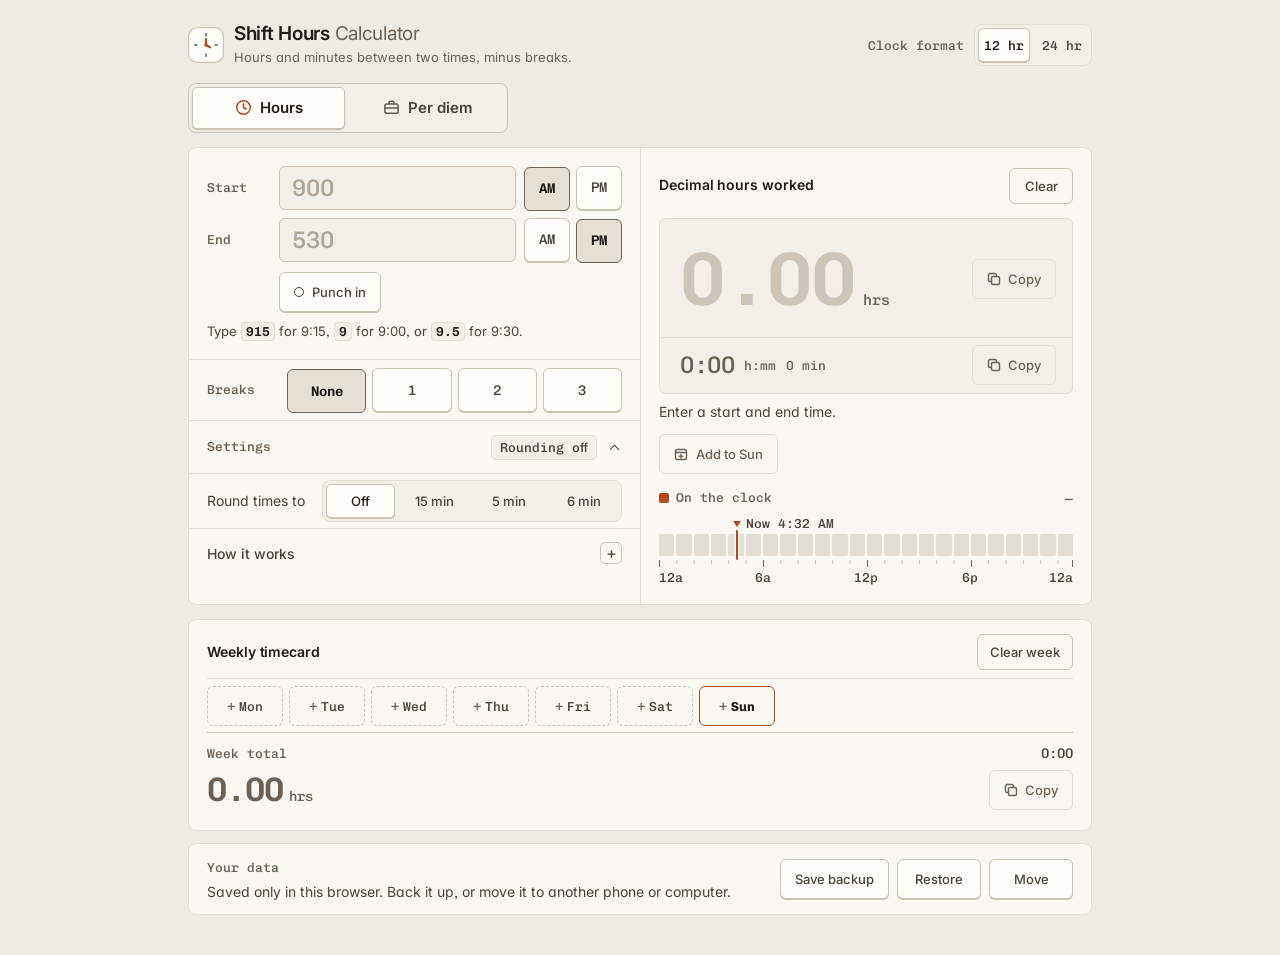
==== index.html @ cc55d898 "Storage that will not save is said out loud; Save backup and Move refuse to write an empty bundle Lo" ====
<!doctype html>
<html lang="en">
<head>
<meta charset="utf-8">
<meta name="viewport" content="width=device-width, initial-scale=1, viewport-fit=cover">
<meta name="description" content="Work out hours worked between two times, minus breaks, in decimal hours and hours:minutes. Handles overnight shifts and time-clock rounding.">
<meta name="theme-color" media="(prefers-color-scheme: light)" content="#EEEBE4">
<meta name="theme-color" media="(prefers-color-scheme: dark)" content="#121110">
<meta name="apple-mobile-web-app-capable" content="yes">
<meta name="mobile-web-app-capable" content="yes">
<meta name="apple-mobile-web-app-status-bar-style" content="default">
<meta name="apple-mobile-web-app-title" content="Shift Hours">
<link rel="icon" type="image/png" href="[data-uri]">
<link rel="icon" type="image/png" sizes="192x192" href="icon-192.png">
<link rel="apple-touch-icon" sizes="180x180" href="apple-touch-icon.png">
<link rel="manifest" href="manifest.webmanifest">
<meta property="og:type" content="website">
<meta property="og:site_name" content="Shift Hours">
<meta property="og:title" content="Shift Hours">
<meta property="og:description" content="Hours worked between two times, minus breaks, in decimal hours and h:mm.">
<meta property="og:url" content="https://shifthours.app/">
<meta property="og:image" content="https://shifthours.app/og.png">
<meta property="og:image:width" content="1200">
<meta property="og:image:height" content="630">
<meta property="og:image:alt" content="Shift Hours: a readout showing 8.53 hrs, 8:32 h:mm, for a shift from 8:45 AM to 5:17 PM.">
<meta name="twitter:card" content="summary_large_image">
<meta name="twitter:title" content="Shift Hours">
<meta name="twitter:description" content="Hours worked between two times, minus breaks, in decimal hours and h:mm.">
<meta name="twitter:image" content="https://shifthours.app/og.png">
<meta name="twitter:image:alt" content="Shift Hours: a readout showing 8.53 hrs, 8:32 h:mm, for a shift from 8:45 AM to 5:17 PM.">
<style>:root{padding-top:env(safe-area-inset-top,0px);padding-bottom:env(safe-area-inset-bottom,0px)}@media (display-mode:standalone){body{min-height:calc(100vh - env(safe-area-inset-top,0px) - env(safe-area-inset-bottom,0px))}}body{margin:0}img{max-width:100%}[hidden]{display:none!important}</style>
<title>Shift Hours Calculator</title>
<link rel="preconnect" href="https://fonts.googleapis.com">
<link rel="preconnect" href="https://fonts.gstatic.com" crossorigin>
<link href="https://fonts.googleapis.com/css2?family=Chivo+Mono:wght@500;600;700&family=Inter:wght@400;500;600;700&display=swap" rel="stylesheet">
<style>
/* ================================================================
   INK: the one accent colour. Change it here and nowhere else.
   --stamp is the ink (answers, selected keys, worked hours on the meter,
   this month in the lodging grid); --stamp-wash is the opaque fill behind a selected box
   (and the segmented-control thumb in dark mode).
   Swap both pairs (light and dark) for one of these:
     Stamp Blue            light #2B3A8C / #EAEAF0   dark #9DB2FF / #262A3A
     Violet                light #5A2D8A / #EEE6F2   dark #C7A6FF / #2E2638
     Green                 light #1F5B3A / #E4EDE4   dark #8ED1A6 / #22302A
     Teal                  light #0B5A63 / #E2EDEC   dark #78CCD4 / #1F2F31
     Rust                  light #9A3F0C / #F4E7DA   dark #FF9F66 / #3A2A20
     Carbon (in use)       light #1F1B16 / #E5E0D3   dark #F3EDE0 / #36332D
   ================================================================ */
:root { --stamp: #1F1B16; --stamp-wash: #E5E0D3; }
@media (prefers-color-scheme: dark) { :root { --stamp: #F3EDE0; --stamp-wash: #36332D; } }
/* EMBER (2026-10-17, Vinnie's pick "ember dot and numbers"): the one warm colour. It goes on the answers
   (decimal hours, week total, trip total, the lit meter, this month's lodging) and on whatever is live or
   current (the punch dot and "now", the Now mark, today, the active tab icon, the clock hand, a Copy check).
   Frames, focus rings and selected keys keep the carbon ink above. Light is darkened for contrast on paper. */
:root { --ember: #B3491A; }
@media (prefers-color-scheme: dark) { :root { --ember: #F08A2A; } }

/* ================================================================
   Graphite Tool: a precise instrument. Solid surfaces, 1px hairlines,
   8px corners, keycaps for AM/PM, Breaks and meals, segmented controls
   with a sliding thumb, Chivo Mono for every number and micro-label.
   No blur, no translucency, no soft shadows: only a 1px solid key lip.
   Dark (graphite) is the hero; light is the same build on warm off-white.
   ================================================================ */
:root {
  color-scheme: light;
  --desk: #EEEBE4;        /* page */
  --card: #FAF8F3;        /* panels */
  --well: #F2EFE8;        /* input wells, readout, recessed tracks */
  --raise: #FFFEFB;       /* keycaps */
  --thumb: #FFFEFB;       /* segmented-control thumb */
  --seg-off: #E3DED3;     /* unlit meter segment */
  --rule: #E3DED3;        /* hairlines */
  --rule-strong: #CBC3B3; /* control outlines */
  --lip: #CBC3B3;         /* 1px solid key lip */
  --ink: #1F1B16;
  --ink-2: #4A4339;
  --ink-3: #6B6255;
  --alert: #B3261E;       /* red: errors and things that need attention only */
  --key-on: var(--stamp-wash);  /* a selected keycap: pressed in, a shade darker than its peers */
  --key-on-line: #6F6658;       /* its outline: firm, but quieter than the ink of the answer */
  --ghost: #CDC6B7;             /* the faint 0.00 a first visit sees: a placeholder, not a value */
  --ph: #AFA696;                /* example text in an empty box */
  --mono: "Chivo Mono", ui-monospace, "SF Mono", Menlo, Consolas, monospace;
  --sans: "Inter", system-ui, -apple-system, "Segoe UI", Roboto, Helvetica, Arial, sans-serif;
  --ease: cubic-bezier(.2, .8, .2, 1);
  --r: 8px;               /* panels */
  --rc: 6px;              /* controls */
  --gut: 12px;            /* page side gutter */
  --pad: 12px;            /* panel padding */
  --lab: 64px;            /* field label column */
}
@media (prefers-color-scheme: dark) {
  :root {
    color-scheme: dark;
    --desk: #121110; --card: #1A1917; --well: #131211; --raise: #262421; --thumb: var(--stamp-wash);
    --seg-off: #2B2926; --rule: #2B2926; --rule-strong: #403C36; --lip: #0B0A09;
    --ink: #EEE8DA; --ink-2: #BDB5A5; --ink-3: #9C9483;
    --alert: #FF7B6E;
    --key-on: #423E38; --key-on-line: #6B655A; --ghost: #3A3732; --ph: #5E584E;
  }
}

/* ---------- base ---------- */
*, *::before, *::after { box-sizing: border-box; }
html { -webkit-text-size-adjust: 100%; background: var(--desk); }
body { background: var(--desk); color: var(--ink); font: 400 15px/1.45 var(--sans); font-feature-settings: "cv11", "ss03"; -webkit-font-smoothing: antialiased; -moz-osx-font-smoothing: grayscale; min-height: 100vh; }
button, input { font: inherit; color: inherit; margin: 0; }
button { cursor: pointer; -webkit-tap-highlight-color: transparent; }
:focus-visible { outline: 2px solid var(--stamp); outline-offset: 2px; }
h1, p, ul, dl, dd { margin: 0; }
code { font-family: var(--mono); font-weight: 600; font-size: 13px; color: var(--ink); padding: 1px 4px; border: 1px solid var(--rule); border-radius: 4px; background: var(--well); }
a { color: var(--ink); text-underline-offset: 3px; text-decoration-color: var(--rule-strong); }
.sr { position: absolute; width: 1px; height: 1px; padding: 0; margin: -1px; overflow: hidden; clip: rect(0 0 0 0); white-space: nowrap; border: 0; }

/* mono micro-label */
.label { font: 500 13px/1.2 var(--mono); letter-spacing: 0; color: var(--ink-3); white-space: nowrap; }
/* section title */
.rhead .label, .whead .label { font: 600 14px/1.2 var(--sans); letter-spacing: -.005em; color: var(--ink); }

/* ---------- page frame ---------- */
.wrap { max-width: 600px; margin: 0 auto; padding: 12px max(var(--gut), env(safe-area-inset-right, 0px)) 28px max(var(--gut), env(safe-area-inset-left, 0px)); }

/* ---------- header ---------- */
header { display: flex; align-items: center; justify-content: space-between; gap: 10px; min-height: 42px; margin: 2px 0 12px; }
.brand { display: flex; align-items: center; gap: 10px; min-width: 0; }
.mark { flex: none; width: 30px; height: 30px; }
.mark svg { display: block; width: 100%; height: 100%; }
.mark .c { fill: var(--raise); stroke: var(--rule-strong); stroke-width: 1; }
.mark .t { stroke: var(--ink-3); stroke-width: 1.2; stroke-linecap: round; }
.mark .h { fill: none; stroke: var(--ember); stroke-width: 1.8; stroke-linecap: round; stroke-linejoin: round; }
.mark .d { fill: var(--ember); }
h1 { font: 600 17px/1.1 var(--sans); letter-spacing: -.015em; color: var(--ink); white-space: nowrap; }
h1 span { font-weight: 400; color: var(--ink-3); }
.sub { font-size: 13px; color: var(--ink-3); margin-top: 3px; }
.fmtbox { display: flex; align-items: center; gap: 10px; flex: none; }
.fmtbox .seg button { flex: none; width: 58px; padding: 0 4px; font: 500 13px var(--mono); }
body[data-view="pd"] .fmtbox { visibility: hidden; }

/* ---------- segmented controls: a recessed track, a thumb that slides ---------- */
.seg { display: flex; gap: 0; min-width: 0; }
.seg button { position: relative; z-index: 1; flex: 1 1 0; min-width: 0; height: 40px; padding: 0 8px; border: 0; border-radius: var(--rc); background: transparent; color: var(--ink-2); font: 500 14px var(--sans); white-space: nowrap; overflow: hidden; text-overflow: ellipsis; transition: color .18s; }
.seg button[aria-pressed="true"] { color: var(--ink); }
.seg.slide { position: relative; background: var(--well); border: 1px solid var(--rule); border-radius: var(--r); }
.seg.slide::before { content: ""; position: absolute; z-index: 0; top: 3px; bottom: 3px; left: 0; width: calc(var(--pw, 0px) - 6px); transform: translateX(calc(var(--px, 0px) + 3px)); opacity: var(--po, 0); background: var(--thumb); border: 1px solid var(--rule-strong); border-radius: 5px; box-shadow: 0 1px 0 var(--lip); }
.seg.slide.ready::before { transition: transform .28s var(--ease), width .28s var(--ease), opacity .2s; }
.seg button:focus-visible { z-index: 2; outline-offset: -2px; }

/* ---------- keycaps: AM/PM, Breaks, meals ---------- */
.seg.ap, #breakCount { gap: 6px; background: none; border: 0; }
#breakCount::before { display: none; }
.seg.ap button, #breakCount button, #pdView .mchip {
  height: 44px; border: 1px solid var(--rule-strong); border-radius: var(--rc); background: var(--raise); color: var(--ink-2);
  box-shadow: 0 1px 0 var(--lip); transition: transform .08s, box-shadow .08s, background-color .15s, color .15s, border-color .15s; }
.seg.ap button:active, #breakCount button:active, #pdView .mchip:active { transform: translateY(1px); box-shadow: 0 0 0 var(--lip); }
.seg.ap button[aria-pressed="true"], #breakCount button[aria-pressed="true"] { background: var(--key-on); border-color: var(--key-on-line); color: var(--ink); font-weight: 600; box-shadow: none; transform: translateY(1px); }
.seg.ap { flex: none; }
.seg.ap button { flex: none; width: 46px; padding: 0; font: 500 14px var(--mono); }
#breakCount button { padding: 0 4px; font: 500 14px var(--mono); }
@media (max-width: 360px) { #breakCount { gap: 4px; } }

/* ---------- Hours | Per diem ---------- */
.viewbar { margin-bottom: 12px; }
/* the two tabs read as big, obvious choices: taller, an icon each, a firmer track */
.viewbar .seg.slide { border-color: var(--rule-strong); }
.viewbar .seg button { display: flex; align-items: center; justify-content: center; gap: 8px; height: 48px; font: 600 15px var(--sans); color: var(--ink-2); cursor: pointer; }
.viewbar .seg button::before { content: ""; flex: none; width: 17px; height: 17px; background: currentColor; -webkit-mask: var(--vi) center / contain no-repeat; mask: var(--vi) center / contain no-repeat; opacity: .85; }
.viewbar .seg button[aria-pressed="true"] { color: var(--ink); }
.viewbar .seg button[aria-pressed="true"]::before { background: var(--ember); opacity: 1; }
.viewbar .seg button[data-v="hr"] { --vi: url("data:image/svg+xml,%3Csvg xmlns='http://www.w3.org/2000/svg' viewBox='0 0 18 18' fill='none' stroke='%23000' stroke-width='1.6' stroke-linecap='round' stroke-linejoin='round'%3E%3Ccircle cx='9' cy='9' r='7.2'/%3E%3Cpath d='M9 5V9L11.8 10.6'/%3E%3C/svg%3E"); }
.viewbar .seg button[data-v="pd"] { --vi: url("data:image/svg+xml,%3Csvg xmlns='http://www.w3.org/2000/svg' viewBox='0 0 18 18' fill='none' stroke='%23000' stroke-width='1.6' stroke-linecap='round' stroke-linejoin='round'%3E%3Crect x='2' y='5.2' width='14' height='10' rx='2'/%3E%3Cpath d='M6.4 5.2V3.6A1.2 1.2 0 0 1 7.6 2.4H10.4A1.2 1.2 0 0 1 11.6 3.6V5.2M2 9.6H16'/%3E%3C/svg%3E"); }
.viewbar .seg.slide::before { border-color: var(--rule-strong); box-shadow: 0 1px 0 var(--lip), 0 1px 3px rgba(31, 27, 22, .10); }

/* ---------- panels ---------- */
#form, #pdForm { background: var(--card); border: 1px solid var(--rule); border-radius: var(--r); }
.grid { display: grid; grid-template-columns: minmax(0, 1fr); align-items: start; }
.col-in { display: contents; }
.entry { order: 0; } #form .result { order: 1; } .options { order: 2; }
.card { min-width: 0; }
.entry { padding: 12px var(--pad) 12px; }
#form .result { padding: 12px var(--pad) 14px; border-top: 1px solid var(--rule); }
.options { border-top: 1px solid var(--rule); }

/* start / end */
.times { display: grid; gap: 8px; }
.trow { display: grid; grid-template-columns: var(--lab) minmax(0, 1fr); align-items: center; min-height: 44px; }
.tfield { display: flex; align-items: center; gap: 6px; min-width: 0; }
.trow > .tfield { gap: 8px; }

/* wells: recessed fields with a precise focus ring */
.tin { display: block; width: 100%; min-width: 0; height: 44px; border: 0; border-radius: 0; background: transparent; padding: 0; color: var(--ink); font: 500 24px/1 var(--mono); letter-spacing: 0; font-variant-numeric: tabular-nums; outline: none; -webkit-appearance: none; appearance: none; }
.tin::placeholder { color: var(--ph); opacity: 1; }
.well, .brow .tfield.mins { flex: 1 1 auto; min-width: 0; display: flex; align-items: center; gap: 6px; height: 44px; padding: 0 10px 0 12px; border: 1px solid var(--rule-strong); border-radius: var(--rc); background: var(--well); cursor: text; transition: border-color .15s, box-shadow .15s; }
.well:focus-within, .brow .tfield.mins:focus-within { border-color: var(--stamp); box-shadow: 0 0 0 1px var(--stamp); }
.well:has(.tin.bad), .brow .tfield.mins:has(.tin.bad) { border-color: var(--alert); box-shadow: 0 0 0 1px var(--alert); }
.well .tin { flex: 1 1 auto; height: 42px; }
.echo { flex: none; padding: 2px 6px; border-radius: 4px; background: var(--card); border: 1px solid var(--rule); font: 500 13px/1 var(--mono); color: var(--ink-3); white-space: nowrap; }
.echo:empty { display: none; }
.tin.bad { color: var(--alert); }

.entry .hint { margin: 10px 0 0; font-size: 13px; line-height: 1.5; color: var(--ink-2); }
.fielderr { margin: 8px 0 0; font: 500 14px/1.35 var(--sans); color: var(--alert); }

/* ---------- breaks + settings ---------- */
.section + .section { border-top: 1px solid var(--rule); }
.srow { display: grid; grid-template-columns: minmax(var(--lab), max-content) minmax(0, 1fr); column-gap: 8px; align-items: center; min-height: 60px; padding: 0 var(--pad); }
.breaks:empty { display: none; }
.breaks { padding: 0 var(--pad) 10px; display: grid; gap: 8px; }
.brow { display: grid; grid-template-columns: minmax(var(--lab), max-content) auto minmax(0, 1fr); grid-template-areas: "n f u" "n e e"; align-items: center; column-gap: 8px; min-height: 44px; }
.brow .bname { grid-area: n; align-self: start; font: 500 13px/44px var(--mono); color: var(--ink-3); white-space: nowrap; }
.brow .tfield.mins { grid-area: f; flex: none; width: 104px; }
.brow .tfield.mins .tin { font-size: 22px; }
.brow .unit { grid-area: u; font-size: 14px; color: var(--ink-2); }
.brow .rowerr { grid-area: e; margin: 6px 0 0; font-size: 13px; }
/* break as start & end: two fields, one under the other */
.brow.span2 { grid-template-columns: minmax(var(--lab), max-content) auto minmax(0, 1fr); grid-template-areas: "n a s" "n b t" "n e e"; row-gap: 6px; }
.brow.span2 .tfield:nth-of-type(1) { grid-area: s; }
.brow.span2 .tfield:nth-of-type(2) { grid-area: t; }
.brow.span2::before { content: "from"; grid-area: a; font-size: 14px; color: var(--ink-2); }
.brow.span2 .unit { grid-area: b; }
.brow.span2 .tin { font-size: 20px; }
.brow.span2 .bname { line-height: 40px; }
.brow.span2 .tfield .tin { flex: 1 1 auto; height: 40px; padding: 0 10px; border: 1px solid var(--rule-strong); border-radius: var(--rc); background: var(--well); }
.brow.span2 .tfield .tin:focus { border-color: var(--stamp); box-shadow: 0 0 0 1px var(--stamp); }
.brow.span2 .tfield .tin.bad { border-color: var(--alert); box-shadow: 0 0 0 1px var(--alert); }
.brow.span2 .seg.ap button { height: 40px; width: 44px; }

/* settings: one line "Settings ... [Rounding off] v" */
.sdisc > summary { display: grid; grid-template-columns: var(--lab) minmax(0, 1fr) auto auto; align-items: center; min-height: 52px; padding: 0 var(--pad); list-style: none; cursor: pointer; }
.sdisc > summary::-webkit-details-marker { display: none; }
.sdisc .sval { grid-column: 3; grid-row: 1; padding: 4px 8px; border: 1px solid var(--rule); border-radius: 5px; background: var(--well); font: 500 13px var(--mono); color: var(--ink-2); white-space: nowrap; }
.sdisc .sval.on { color: var(--ink); border-color: var(--rule-strong); }
.sdisc > summary::after { content: ""; grid-column: 4; grid-row: 1; width: 7px; height: 7px; margin: -4px 4px 0 14px; border-right: 1.5px solid var(--ink-2); border-bottom: 1.5px solid var(--ink-2); transform: rotate(45deg); transition: transform .22s var(--ease), margin .22s var(--ease); }
.sdisc[open] > summary::after { transform: rotate(-135deg); margin-top: 4px; }
.settings .srow { display: flex; flex-wrap: wrap; align-items: center; justify-content: space-between; gap: 6px 12px; min-height: 52px; padding: 6px var(--pad); border-top: 1px solid var(--rule); }
.settings .srow > span { font-size: 14px; color: var(--ink-2); white-space: nowrap; }
.settings .srow > .seg { flex: 0 1 300px; }
.settings .srow > .seg button { font-size: 13px; }

/* disclosures */
details.help { border-top: 1px solid var(--rule); }
details.help summary { display: flex; align-items: center; justify-content: space-between; gap: 10px; min-height: 48px; padding: 0 var(--pad); list-style: none; cursor: pointer; font: 500 14px var(--sans); color: var(--ink-2); }
details.help summary::-webkit-details-marker { display: none; }
details.help summary::after { content: "+"; display: grid; place-items: center; width: 22px; height: 22px; border: 1px solid var(--rule-strong); border-radius: 5px; font: 500 15px/1 var(--mono); color: var(--ink-2); transition: transform .22s var(--ease); }
details.help[open] summary::after { transform: rotate(45deg); }
details.help ul { margin: 0; padding: 0 var(--pad) 14px 30px; font-size: 14px; line-height: 1.55; color: var(--ink-2); }
details.help li + li { margin-top: 5px; }
details.help li::marker { color: var(--ink-3); }

/* ---------- result ---------- */
.rhead { display: flex; align-items: center; justify-content: space-between; gap: 10px; min-height: 40px; }
.ghost { flex: none; height: 40px; min-width: 64px; padding: 0 12px; border: 1px solid var(--rule-strong); border-radius: var(--rc); background: transparent; color: var(--ink-2); font: 500 13px var(--sans); white-space: nowrap; transition: color .15s, border-color .15s, background-color .15s; }
.ghost[data-arm] { border-color: var(--ink); color: var(--ink); background: var(--well); }

/* the readout: decimal hours in a recessed instrument panel, h:mm on its second line */
.readout { position: relative; margin-top: 10px; border: 1px solid var(--rule); border-radius: var(--rc); background: var(--well); }
#form .result .big { display: flex; align-items: center; justify-content: space-between; gap: 10px; padding: 16px 12px 14px 16px; }
#hm { display: inline-flex; align-items: baseline; min-width: 0; color: var(--ember); font: 600 64px/1 var(--mono); letter-spacing: -.03em; font-variant-numeric: tabular-nums; white-space: nowrap; }
#hm .dg { display: inline-block; }
#hm .dg.pt { margin: 0 -.1em; }
#hm .dg.chg { animation: dgIn .34s var(--ease); }
@keyframes dgIn { from { transform: translateY(-.22em); opacity: 0; } to { transform: none; opacity: 1; } }
#hm small { margin-left: 8px; font: 500 15px/1 var(--mono); letter-spacing: 0; color: var(--ink-3); }
#hm.err { color: var(--ink-3); }
/* nothing typed yet: a faint 0.00 stands in, like a placeholder (the value itself is still "no total") */
#hm.idle > * { display: none; }
#hm.idle::before { content: "0.00"; content: "0.00" / ""; color: var(--ghost); }
#hm.idle::after { content: "hrs"; content: "hrs" / ""; margin-left: 8px; font: 500 15px/1 var(--mono); letter-spacing: 0; color: var(--ink-3); }
.readout.idle .hm2 { color: var(--ink-3); }

/* Copy: keycaps, equal weight; flips to a check */
.copy { flex: none; display: inline-flex; align-items: center; justify-content: center; gap: 7px; height: 40px; min-width: 84px; padding: 0 12px; border: 1px solid var(--rule-strong); border-radius: var(--rc); background: var(--raise); color: var(--ink-2); font: 500 13px var(--sans); white-space: nowrap; box-shadow: 0 1px 0 var(--lip); transition: transform .08s, box-shadow .08s, color .15s, border-color .15s; }
.copy:not(:disabled):active { transform: translateY(1px); box-shadow: 0 0 0 var(--lip); }
.copy::before { content: ""; width: 14px; height: 14px; flex: none; background: currentColor; -webkit-mask: var(--i-copy) center / contain no-repeat; mask: var(--i-copy) center / contain no-repeat; }
.copy.ok { color: var(--ember); border-color: var(--ember); }
.copy.ok::before { -webkit-mask-image: var(--i-check); mask-image: var(--i-check); animation: pop .32s var(--ease); }
@keyframes pop { from { transform: scale(.4) rotate(-12deg); opacity: 0; } to { transform: none; opacity: 1; } }
.copy:disabled { color: var(--ink-3); border-color: var(--rule); background: transparent; box-shadow: none; cursor: default; }
:root { --i-copy: url("data:image/svg+xml,%3Csvg xmlns='http://www.w3.org/2000/svg' viewBox='0 0 14 14' fill='none' stroke='%23000' stroke-width='1.4'%3E%3Crect x='4.5' y='4.5' width='8' height='8' rx='1.5'/%3E%3Cpath d='M9.5 4.5V3a1.5 1.5 0 0 0-1.5-1.5H3A1.5 1.5 0 0 0 1.5 3v5A1.5 1.5 0 0 0 3 9.5h1.5'/%3E%3C/svg%3E");
  --i-check: url("data:image/svg+xml,%3Csvg xmlns='http://www.w3.org/2000/svg' viewBox='0 0 14 14' fill='none' stroke='%23000' stroke-width='1.8' stroke-linecap='round' stroke-linejoin='round'%3E%3Cpath d='M2.5 7.4L5.6 10.4L11.6 3.8'/%3E%3C/svg%3E");
  --i-warn: url("data:image/svg+xml,%3Csvg xmlns='http://www.w3.org/2000/svg' viewBox='0 0 16 16'%3E%3Cpath d='M8 1.5L15 14H1Z' fill='none' stroke='%23000' stroke-width='1.5' stroke-linejoin='round'/%3E%3Cpath d='M8 6V9.6' stroke='%23000' stroke-width='1.6'/%3E%3Crect x='7.2' y='10.9' width='1.6' height='1.6'/%3E%3C/svg%3E");
  --i-find: url("data:image/svg+xml,%3Csvg xmlns='http://www.w3.org/2000/svg' viewBox='0 0 20 20' fill='none' stroke='%23000' stroke-width='1.8'%3E%3Ccircle cx='8.5' cy='8.5' r='5.5'/%3E%3Cpath d='M12.7 12.7L17 17' stroke-linecap='round'/%3E%3C/svg%3E"); }

/* h:mm line: the readout's second register */
.hmline { display: flex; align-items: center; gap: 10px; min-height: 56px; padding: 7px 12px 7px 16px; border-top: 1px solid var(--rule); min-width: 0; }
.hm2 { font: 500 24px/1 var(--mono); letter-spacing: -.02em; color: var(--ink); font-variant-numeric: tabular-nums; white-space: nowrap; }
.hmu { font: 500 13px var(--mono); color: var(--ink-3); white-space: nowrap; }
.mx { flex: 1 1 auto; min-width: 0; font: 500 13px var(--mono); color: var(--ink-3); white-space: nowrap; overflow: hidden; text-overflow: ellipsis; }
.hmline .copy { margin-left: auto; }
.words { margin-top: 8px; font-size: 14px; color: var(--ink-2); }
.words:empty { display: none; }

/* notes and warnings: small tags */
.badges { display: flex; flex-wrap: wrap; gap: 6px; margin-top: 10px; }
.badges:empty { display: none; }
.badge { display: inline-block; max-width: 100%; padding: 4px 8px; border: 1px solid var(--rule); border-radius: 5px; background: var(--well); font: 500 13px/1.35 var(--sans); color: var(--ink-2); }
.badge.err { border-color: var(--alert); color: var(--alert); }

/* ---------- keys: Punch in / out under the time boxes, Add to day under the readout ---------- */
.key { flex: none; display: inline-flex; align-items: center; justify-content: center; gap: 8px; height: 40px; min-width: 84px; padding: 0 14px; border: 1px solid var(--rule-strong); border-radius: var(--rc); background: var(--raise); color: var(--ink-2); font: 500 13px var(--sans); white-space: nowrap; box-shadow: 0 1px 0 var(--lip); transition: transform .08s, box-shadow .08s, color .15s, border-color .15s, background-color .15s; }
.key:not(:disabled):active { transform: translateY(1px); box-shadow: 0 0 0 var(--lip); }
.key:disabled { color: var(--ink-3); border-color: var(--rule); background: transparent; box-shadow: none; cursor: default; }
.key[data-arm] { border-color: var(--ink); color: var(--ink); background: var(--well); }
.prow { display: flex; align-items: center; gap: 10px; min-height: 40px; margin-top: 10px; padding-left: var(--lab); }
/* the punch key: an empty ring off the clock, a pulsing ink dot while on it */
.pkey::before { content: ""; flex: none; width: 10px; height: 10px; border-radius: 50%; border: 1.5px solid currentColor; }
.pkey.on { background: var(--key-on); border-color: var(--key-on-line); color: var(--ink); font-weight: 600; box-shadow: none; transform: translateY(1px); }
.pkey.on::before { border: 0; background: var(--ember); animation: pulse 1.8s ease-in-out infinite; }
@keyframes pulse { 0%, 100% { opacity: 1; } 50% { opacity: .3; } }
.pstat { min-width: 0; font: 500 13px/1.35 var(--mono); color: var(--ink-2); white-space: nowrap; overflow: hidden; text-overflow: ellipsis; }
.pstat:empty { display: none; }
/* the end box while on the clock: its echo reads "now" in ink */
.well.live .echo { color: var(--ember); border-color: var(--ember); font-weight: 600; }
.addrow { display: flex; align-items: center; gap: 10px; margin-top: 12px; }
.addwk::before { content: ""; flex: none; width: 14px; height: 14px; background: currentColor; -webkit-mask: var(--i-add) center / contain no-repeat; mask: var(--i-add) center / contain no-repeat; }
.addwk.ok { color: var(--ember); border-color: var(--ember); }
.addwk.ok::before { -webkit-mask-image: var(--i-check); mask-image: var(--i-check); animation: pop .32s var(--ease); }
:root { --i-add: url("data:image/svg+xml,%3Csvg xmlns='http://www.w3.org/2000/svg' viewBox='0 0 14 14' fill='none' stroke='%23000' stroke-width='1.4' stroke-linecap='round'%3E%3Crect x='1.5' y='2.5' width='11' height='10' rx='1.5'/%3E%3Cpath d='M1.5 5.5H12.5M7 7.5V11M5.25 9.25H8.75'/%3E%3C/svg%3E"); }
/* the day a shift was just added to: a wash that fades */
.wrow.just .wsum { animation: justIn 1.6s var(--ease); }
@keyframes justIn { from { background: var(--stamp-wash); } to { background: transparent; } }

/* ---------- your data: backup, restore, move to another device ---------- */
.card.data { margin-top: 12px; padding: 12px var(--pad); background: var(--card); border: 1px solid var(--rule); border-radius: var(--r); }
.drow { display: flex; flex-wrap: wrap; align-items: center; justify-content: space-between; gap: 10px 16px; }
.dtext { flex: 1 1 240px; min-width: 0; }
.dtext p { margin: 4px 0 0; font-size: 14px; line-height: 1.45; color: var(--ink-2); }
.dkeys { display: flex; flex-wrap: wrap; gap: 8px; }
.dpanel { display: flex; flex-wrap: wrap; align-items: flex-start; gap: 14px 18px; margin-top: 12px; padding-top: 12px; border-top: 1px solid var(--rule); }
.dside { flex: 1 1 220px; min-width: 0; }
.dside p, .incoming p { margin: 0 0 10px; font-size: 14px; line-height: 1.45; color: var(--ink-2); }
.incoming p b { color: var(--ink); font-weight: 600; }
/* the code stays black on white in both themes, so any camera reads it */
.qr { flex: none; width: 100%; max-width: 300px; aspect-ratio: 1; padding: 10px; background: #FFFFFF; border: 1px solid var(--rule-strong); border-radius: var(--rc); }
.qr svg { display: block; width: 100%; height: 100%; }
.dmsg { margin: 8px 0 0; font: 500 13px/1.4 var(--sans); color: var(--ink-2); }
.dmsg.bad { color: var(--alert); }

/* ---------- punch meter: 24 hour segments, worked time lit in ink ---------- */
.punch { margin-top: 14px; }
.legend { display: flex; flex-wrap: wrap; align-items: center; gap: 4px 14px; min-height: 20px; }
.legend .lk { display: inline-flex; align-items: center; gap: 7px; }
.legend .sw { flex: none; width: 10px; height: 10px; border-radius: 2px; background: var(--ember); }
.legend .sw.brk { background: var(--seg-off) repeating-linear-gradient(135deg, var(--ink-3) 0 1px, transparent 1px 3px); }
.legend .span:empty::before { content: "\2014"; color: var(--ink-3); }
.legend .span { margin-left: auto; font: 500 13px var(--mono); color: var(--ink); white-space: nowrap; }
.nowband { position: relative; height: 18px; margin-top: 8px; }
.nowmark { position: absolute; top: 1px; display: flex; align-items: center; gap: 5px; transform: translateX(-4px); white-space: nowrap; color: var(--ink-2); font: 500 13px/1 var(--mono); }
.nowmark::before { content: ""; flex: none; width: 0; height: 0; border-left: 4px solid transparent; border-right: 4px solid transparent; border-top: 6px solid var(--ember); }
.nowmark.flip { flex-direction: row-reverse; transform: translateX(calc(-100% + 4px)); }
.strip { position: relative; display: grid; grid-template-columns: repeat(24, minmax(0, 1fr)); gap: 2px; }
.strip .cell { position: relative; height: 22px; border-radius: 2px; background: var(--seg-off); overflow: hidden; }
.strip .cell i { position: absolute; top: 0; bottom: 0; }
.strip .cell i.w { background: var(--ember); }
.strip .cell i.k { background: var(--seg-off) repeating-linear-gradient(135deg, var(--ink-3) 0 1px, transparent 1px 3px); }
.strip .nowline { position: absolute; top: -4px; bottom: -4px; width: 2px; margin-left: -1px; border-radius: 1px; background: var(--ember); box-shadow: 0 0 0 1.5px var(--card); pointer-events: none; }
/* tick ruler: an hour tick under every segment, a long tick every 6 hours */
.ticks { position: relative; height: 7px; margin-top: 4px;
  background: linear-gradient(to right, var(--ink-3) 1px, transparent 1px) 0 0 / calc((100% + 2px) / 4) 7px repeat-x,
              linear-gradient(to right, var(--rule-strong) 1px, transparent 1px) 0 0 / calc((100% + 2px) / 24) 4px repeat-x; }
.ticks::after { content: ""; position: absolute; right: 0; top: 0; width: 1px; height: 7px; background: var(--ink-3); }
.scale { position: relative; height: 16px; margin-top: 3px; font: 500 13px/16px var(--mono); color: var(--ink-2); }
.scale span { position: absolute; top: 0; transform: translateX(-50%); }
.scale span:nth-child(1) { left: 0; transform: none; }
.scale span:nth-child(2) { left: 25%; }
.scale span:nth-child(3) { left: 50%; }
.scale span:nth-child(4) { left: 75%; }
.scale span:nth-child(5) { right: 0; transform: none; }

/* ---------- weekly timecard ----------
   A finished day folds to one line (day, times, break, hours); tap it to edit.
   An unfinished day stays open with its note. Empty days are small add keys that
   share a line with their empty neighbours (#wrows wraps, so a run of them sits side by side).
   An open day: the day and its hours on the left, the boxes beside them, note and Done below. */
.card.week { margin-top: 12px; padding: 4px var(--pad) var(--pad); background: var(--card); border: 1px solid var(--rule); border-radius: var(--r); --wdc: 44px; --whc: 58px; }
.whead { display: flex; align-items: center; justify-content: space-between; gap: 10px; min-height: 52px; }
.wcols { display: none; }
#wrows { display: flex; flex-wrap: wrap; column-gap: 6px; border-top: 1px solid var(--rule); }
.wrow { flex: 0 0 100%; min-width: 0; border-bottom: 1px solid var(--rule); }
.wrow.m-add { flex: 1 1 0; min-width: 44px; max-width: 76px; padding: 7px 0; border-bottom: 0; }
.wrow.m-add + .wrow:not(.m-add) { border-top: 1px solid var(--rule); }
/* the folded line */
.wsum { width: 100%; min-width: 0; display: grid; grid-template-columns: var(--wdc) minmax(0, 1fr) auto var(--whc) 14px; align-items: center; column-gap: 10px; min-height: 44px; padding: 4px 0; border: 0; border-radius: var(--rc); background: transparent; text-align: left; }
.wsum > * { grid-row: 1; min-width: 0; }
.wday { grid-column: 1; display: flex; align-items: center; gap: 5px; font: 500 14px/1.2 var(--mono); color: var(--ink-2); white-space: nowrap; }
.wrow.today .wday { color: var(--ink); font-weight: 700; }
.wrow.today .wday::after { content: ""; flex: none; width: 5px; height: 5px; border-radius: 50%; background: var(--ember); }
.wt i { font-style: normal; margin: 0 .12em; color: var(--ink-3); }
.wt { grid-column: 2; font: 500 15px/1.2 var(--mono); letter-spacing: -.01em; color: var(--ink); white-space: nowrap; overflow: hidden; text-overflow: ellipsis; font-variant-numeric: tabular-nums; }
.wbk { grid-column: 3; font: 500 13px var(--mono); color: var(--ink-3); white-space: nowrap; }
.wh { grid-column: 4; display: flex; flex-direction: column; align-items: flex-end; justify-content: center; gap: 3px; font-family: var(--mono); font-variant-numeric: tabular-nums; white-space: nowrap; }
.wh b { font: 600 16px/1 var(--mono); color: var(--ink); }
.wh span { font: 500 13px/1 var(--mono); color: var(--ink-3); }
.wh.none b { font-weight: 500; color: var(--ink-3); }
.wsum::after { content: ""; grid-column: 5; grid-row: 1; justify-self: end; width: 7px; height: 7px; margin: -4px 2px 0 0; border-right: 1.5px solid var(--ink-3); border-bottom: 1.5px solid var(--ink-3); transform: rotate(45deg); }
.wsum:focus-visible { outline-offset: -2px; }
/* an empty day: a quiet add key */
.wrow.m-add .wsum { display: flex; align-items: center; justify-content: center; gap: 4px; min-height: 40px; padding: 0 4px; border: 1px dashed var(--rule-strong); transition: border-color .15s, background-color .15s; }
.wrow.m-add .wsum::before { content: "+"; font: 500 14px/1 var(--mono); color: var(--ink-3); }
.wrow.m-add .wsum::after, .wrow.m-add .wt, .wrow.m-add .wbk, .wrow.m-add .wh { display: none; }
.wrow.m-add .wday { font-size: 13px; line-height: 1; }
.wrow.m-add.today .wsum { border-style: solid; border-color: var(--ember); }
.wrow.m-add.today .wday::after { display: none; }
.wrow.m-add .wsum:active { background: var(--well); }
/* the open day */
.wrow.m-edit { display: grid; grid-template-columns: var(--wdc) minmax(0, 1fr); column-gap: 8px; align-items: start; padding: 8px 0 10px; }
.wrow.m-edit .wsum { display: flex; flex-direction: column; align-items: flex-start; justify-content: center; gap: 5px; min-height: 44px; padding: 0; }
.wrow.m-edit .wt, .wrow.m-edit .wbk, .wrow.m-edit .wh span, .wrow.m-edit .wsum::after { display: none; }
.wrow.m-edit .wh { align-items: flex-start; }
.wrow.m-edit .wh.none { display: none; }
.wrow.m-edit .wh b { font-size: 13px; font-weight: 500; color: var(--ink-2); }
.wedit { display: grid; grid-template-columns: minmax(0, 1fr) minmax(0, 1fr) 72px; grid-template-areas: "s e b" "m m d"; gap: 8px 6px; align-items: center; }
.wrow:not(.m-edit) .wedit { display: none; }
.wfs { grid-area: s; } .wfe { grid-area: e; } .wfb { grid-area: b; }
.wmsg { grid-area: m; align-self: center; margin: 0; font: 500 13px/1.35 var(--sans); color: var(--ink-2); }
.wmsg[data-at="e"] { grid-column: 2 / 3; }
.wmsg.bad { color: var(--alert); }
.wdone { grid-area: d; justify-self: end; height: 40px; min-width: 64px; }
.wf { min-width: 0; }
.wedit .wlab { position: absolute; width: 1px; height: 1px; margin: -1px; overflow: hidden; clip: rect(0 0 0 0); white-space: nowrap; }
.wrow .tfield { gap: 4px; }
.wrow .tin { height: 44px; padding: 0 9px; border: 1px solid var(--rule-strong); border-radius: var(--rc); background: var(--well); font-size: 18px; text-align: left; transition: border-color .15s, box-shadow .15s; }
.wrow .tin::placeholder { font-family: var(--sans); font-size: 15px; }
.wrow .tin:focus { border-color: var(--stamp); box-shadow: 0 0 0 1px var(--stamp); }
.wrow .tin.bad, .wrow .tin.need { border-color: var(--alert); box-shadow: inset 0 0 0 .5px var(--alert); }
.wrow .tin.bad:focus, .wrow .tin.need:focus { box-shadow: 0 0 0 1px var(--alert); }
.wrow .tfield .tin { flex: 1 1 auto; min-width: 0; }
/* break: one well with its unit inside */
.wbrk { display: flex; align-items: center; gap: 2px; height: 44px; padding: 0 8px 0 0; border: 1px solid var(--rule-strong); border-radius: var(--rc); background: var(--well); cursor: text; transition: border-color .15s, box-shadow .15s; }
.wbrk .tin, .wbrk .tin:focus { flex: 1 1 auto; min-width: 0; height: 42px; padding: 0 0 0 9px; border: 0; box-shadow: none; background: transparent; font-size: 16px; }
.wbrk:focus-within { border-color: var(--stamp); box-shadow: 0 0 0 1px var(--stamp); }
.wbrk:has(.tin.bad) { border-color: var(--alert); box-shadow: inset 0 0 0 .5px var(--alert); }
.wbrk .unit { flex: none; font: 500 13px var(--mono); color: var(--ink-3); }
.wrow .seg.ap { gap: 4px; }
.wrow .seg.ap button { width: 44px; height: 44px; font-size: 13px; }
@media (max-width: 360px) {
  .card.week { --wdc: 38px; --whc: 50px; }
  /* seven add keys don't fit at 40px+ each: five to a line, all the same width */
  .wrow.m-add { flex: 0 0 calc((100% - 24px) / 5); max-width: none; }
  .wsum { column-gap: 8px; }
  .wt { font-size: 14px; }
  .wh b { font-size: 15px; }
  /* too narrow to sit beside the boxes: the day and its hours go on a line above them */
  .wrow.m-edit { display: block; padding-top: 0; }
  .wrow.m-edit .wsum { flex-direction: row; align-items: center; justify-content: space-between; min-height: 40px; }
  .wedit { grid-template-columns: minmax(0, 1fr) minmax(0, 1fr) 60px; }
  .wrow .tin { font-size: 16px; padding: 0 6px; }
  .wbrk { padding-right: 6px; }
  .wbrk .tin, .wbrk .tin:focus { padding-left: 6px; }
  .wbrk .unit { font-size: 0; }
  .wbrk .unit::after { content: "m"; font-size: 13px; }
}
@media (min-width: 900px) {
  .card.week { --wdc: 64px; --whc: 72px; }
  /* same order as the phone: day, times ........ break, hours, chevron */
  .wsum { column-gap: 16px; }
  .wbk { justify-self: end; }
  .wrow .tin::placeholder { color: transparent; }
  .wrow.m-edit { grid-template-columns: var(--wdc) minmax(0, 1fr); column-gap: 16px; padding: 10px 0 12px; }
  .wedit { grid-template-columns: max-content max-content max-content minmax(0, 1fr); grid-template-areas: "s e b d" "m m m m"; column-gap: 28px; row-gap: 6px; }
  .wmsg[data-at="e"] { grid-column: 1 / -1; }
  .wmsg:not([hidden]) + .wdone, .wmsg[hidden] { margin: 0; }
  .wf { display: flex; align-items: center; gap: 10px; }
  .wedit .wlab { position: static; width: auto; height: auto; margin: 0; overflow: visible; clip: auto; }
  .wrow .tfield .tin { flex: none; width: 96px; }
  .wbrk { width: 96px; }
  .wrow .seg.ap button { width: 46px; }
  .wrow.m-add { flex: 0 0 auto; width: 76px; }
  .wdone { height: 40px; }
}
/* total */
/* label and h:mm on one line, the number and Copy on the next */
.wtotal { position: relative; display: grid; grid-template-columns: minmax(0, 1fr) auto; grid-template-areas: "l s" "b c"; align-items: center; gap: 8px 10px; margin-top: -1px; padding: 12px 0 2px; border-top: 1px solid var(--rule-strong); }
.wtotal > div { display: contents; }
.wtotal .label { grid-area: l; }
.wtotal .copy { grid-area: c; justify-self: end; }
.wbig { grid-area: b; min-width: 0; font: 600 34px/1 var(--mono); color: var(--ember); font-variant-numeric: tabular-nums; letter-spacing: -.03em; white-space: nowrap; }
.wbig small { margin-left: 6px; font: 500 14px var(--mono); letter-spacing: 0; color: var(--ink-3); }
.wbig.part { color: var(--ink-3); }
.wbig.zero { color: var(--ink-3); }
.wsub { grid-area: s; justify-self: end; font: 500 14px var(--mono); color: var(--ink-2); white-space: nowrap; }
.wwarn { display: flex; align-items: flex-start; gap: 8px; margin: 10px 0 0; padding: 10px 0 0; border-top: 1px solid var(--rule); font: 500 14px/1.4 var(--sans); color: var(--alert); }
.wwarn::before { content: ""; flex: none; width: 16px; height: 16px; margin-top: 2px; background: currentColor; -webkit-mask: var(--i-warn) center / contain no-repeat; mask: var(--i-warn) center / contain no-repeat; }

/* ================================================================
   Per diem: same instrument build. Scoped to #pdView: the hours view
   shares names like .big, .stat, .k.
   ================================================================ */
#pdView .pdgrid { display: grid; grid-template-columns: minmax(0, 1fr); }
#pdView .card { background: none; border: 0; padding: 12px var(--pad); }
#pdView .card + .card { border-top: 1px solid var(--rule); }
#pdView .rhead { min-height: 0; }
#pdView .trip .rhead .label { font: 500 13px/1.2 var(--mono); color: var(--ink-3); }
#pdView .qwrap { position: relative; margin-top: 8px; }
#pdView .qwrap::before { content: ""; position: absolute; z-index: 1; left: 14px; top: 14px; width: 20px; height: 20px; background: var(--ink-3); -webkit-mask: var(--i-find) center / contain no-repeat; mask: var(--i-find) center / contain no-repeat; pointer-events: none; }
#pdView .pick { display: block; width: 100%; min-width: 0; height: 48px; padding: 0 12px; border: 1px solid var(--rule-strong); border-radius: var(--r); background: var(--well); color: var(--ink); font: 500 16px var(--sans); outline: none; -webkit-appearance: none; appearance: none; transition: border-color .15s, box-shadow .15s; }
#pdView .pick.q { padding-left: 44px; }
#pdView .pick::placeholder { color: var(--ink-3); opacity: 1; }
#pdView .pick:focus { border-color: var(--stamp); box-shadow: 0 0 0 1px var(--stamp); }
#pdView .pick.bad { border-color: var(--alert); box-shadow: 0 0 0 1px var(--alert); }
#pdView .pick::-webkit-search-cancel-button { -webkit-appearance: none; }
#pdView .sug { position: absolute; z-index: 5; left: 0; right: 0; top: calc(100% + 4px); margin: 0; padding: 4px; list-style: none; max-height: 352px; overflow: auto; overscroll-behavior: contain; background: var(--card); border: 1px solid var(--rule-strong); border-radius: var(--r); box-shadow: 0 2px 0 var(--lip); }
#pdView .sug li { display: flex; align-items: center; justify-content: space-between; gap: 10px; min-height: 44px; padding: 6px 10px; border-radius: 5px; cursor: pointer; }
#pdView .sug li b { min-width: 0; overflow: hidden; text-overflow: ellipsis; white-space: nowrap; font: 500 15px var(--sans); color: var(--ink); }
#pdView .sug li span { flex: none; max-width: 48%; overflow: hidden; text-overflow: ellipsis; white-space: nowrap; font: 500 13px var(--mono); color: var(--ink-3); }
#pdView .sug li[aria-selected="true"], #pdView .sug li:hover { background: var(--well); box-shadow: inset 0 0 0 1px var(--rule); }
#pdView .sug li.std b { color: var(--ink-2); }
#pdView .sug li.info { cursor: default; color: var(--ink-3); font-size: 14px; }
#pdView .sug li.info:hover { background: none; box-shadow: none; }
#pdView .fielderr { margin: 8px 0 0; }

/* rates */
#pdView .fy { flex: none; display: inline-block; padding: 4px 7px; border: 1px solid var(--rule-strong); border-radius: 5px; background: var(--well); color: var(--ink-2); font: 500 13px/1 var(--mono); }
#pdView .pdempty { margin-top: 10px; font-size: 14px; line-height: 1.5; color: var(--ink-2); }
#pdView .pdempty.err { color: var(--alert); }
#pdView .pdempty button { display: block; margin-top: 10px; height: 40px; padding: 0 14px; border: 1px solid var(--rule-strong); border-radius: var(--rc); background: var(--raise); color: var(--ink-2); font: 500 13px var(--sans); box-shadow: 0 1px 0 var(--lip); }
#pdView .place { margin-top: 10px; }
#pdView .place b { display: block; font: 600 20px/1.2 var(--sans); letter-spacing: -.015em; color: var(--ink); overflow-wrap: anywhere; }
#pdView .place span { display: block; margin-top: 3px; font-size: 13px; line-height: 1.4; color: var(--ink-3); }
#pdView .place span:empty { display: none; }
#pdView .choices { margin-top: 12px; }
#pdView .choices p { font-size: 14px; line-height: 1.5; color: var(--ink-2); margin-bottom: 8px; }
#pdView .choice { display: grid; grid-template-columns: 16px minmax(0, 1fr) auto; grid-template-areas: "r b s" "r c s"; align-items: center; column-gap: 10px; width: 100%; min-height: 52px; padding: 8px 12px; text-align: left; border: 1px solid var(--rule); border-radius: var(--rc); background: var(--well); color: var(--ink); transition: border-color .15s, background-color .15s; }
#pdView .choice + .choice { margin-top: 6px; }
#pdView .choice::before { content: ""; grid-area: r; width: 16px; height: 16px; border: 1.5px solid var(--ink-3); border-radius: 50%; }
#pdView .choice b { grid-area: b; font: 600 14px/1.3 var(--sans); }
#pdView .choice small { grid-area: c; font-size: 13px; line-height: 1.3; color: var(--ink-3); }
#pdView .choice span { grid-area: s; font: 500 13px var(--mono); color: var(--ink); white-space: nowrap; }
#pdView .choice[aria-pressed="true"] { border-color: var(--key-on-line); background: var(--key-on); }
#pdView .choice[aria-pressed="true"]::before { border-color: var(--stamp); background: radial-gradient(circle, var(--stamp) 0 3.5px, transparent 4px); }
#pdView .choice[aria-pressed="true"] small { color: var(--ink-2); }
#pdView .choices a { color: var(--ink); }
#pdView .big.two { display: grid; grid-template-columns: 1fr 1fr; gap: 8px; margin-top: 12px; }
#pdView .stat { position: relative; min-width: 0; padding: 10px 12px 11px; border: 1px solid var(--rule); border-radius: var(--rc); background: var(--well); }
#pdView .stat .k { display: block; font: 500 13px/1.2 var(--mono); color: var(--ink-3); white-space: nowrap; overflow: hidden; text-overflow: ellipsis; }
#pdView .stat .hm { margin-top: 8px; font: 600 30px/1 var(--mono); letter-spacing: -.03em; color: var(--ink); white-space: nowrap; }
#pdView .stat .u { display: block; margin-top: 5px; font-size: 13px; color: var(--ink-3); }
#pdView .cur { font-size: .62em; vertical-align: .38em; margin-right: .06em; color: var(--ink-2); font-weight: 500; }
#pdView .sub2 { display: flex; align-items: baseline; justify-content: space-between; gap: 10px; margin: 18px 0 8px; }
#pdView .sub2 .note { font-size: 13px; color: var(--ink-3); white-space: nowrap; }
#pdView .months { display: grid; grid-template-columns: repeat(6, minmax(0, 1fr)); gap: 2px; }
#pdView .mo { display: flex; flex-direction: column; align-items: center; justify-content: center; gap: 4px; min-width: 0; height: 46px; border-radius: 4px; background: var(--well); }
#pdView .mo span { font: 500 13px/1 var(--sans); color: var(--ink-3); }
#pdView .mo b { font: 500 14px/1 var(--mono); letter-spacing: -.02em; color: var(--ink); }
#pdView .mo.now { position: relative; z-index: 1; outline: 1px solid var(--ember); outline-offset: -1px; background: var(--stamp-wash); }
#pdView .mo.now span, #pdView .mo.now b { color: var(--ember); font-weight: 600; }
/* meals & incidentals: plain aligned rows */
#pdView .mie > div { display: flex; align-items: center; gap: 8px; min-height: 32px; border-bottom: 1px solid var(--rule); }
#pdView .mie > div:last-child { border-bottom: 0; }
#pdView .mie dt { flex: 1 1 auto; min-width: 0; font-size: 14px; line-height: 1.2; color: var(--ink-2); white-space: nowrap; }
#pdView .mie dd { font: 500 14px/1.2 var(--mono); color: var(--ink); white-space: nowrap; }
#pdView .mie .wide:not(.travel) { border-top: 1px solid var(--rule-strong); margin-top: -1px; }
#pdView .mie .wide:not(.travel) dt, #pdView .mie .wide:not(.travel) dd { color: var(--ink); font-weight: 600; }
#pdView .badges { margin-top: 12px; }

/* trip total */
#pdView .trip2 { position: relative; padding-top: 4px; }
#pdView .whead { margin-bottom: 0; }
#pdView .whead em { margin-left: 8px; padding: 2px 6px; border: 1px solid var(--rule); border-radius: 4px; font: 500 13px var(--mono); color: var(--ink-3); font-style: normal; }
#pdView .dates { display: grid; grid-template-columns: 1fr 1fr; gap: 8px; }
#pdView .frow { min-width: 0; }
#pdView .frow .label { display: block; margin-bottom: 6px; }
#pdView input[type="date"].pick { height: 44px; padding: 0 10px; font: 500 14px var(--mono); letter-spacing: -.01em; text-align: left; border-radius: var(--rc); }
#pdView input[type="date"].pick::-webkit-date-and-time-value { text-align: left; }
#pdView input[type="date"].pick::-webkit-calendar-picker-indicator { cursor: pointer; opacity: .6; }
#pdView .tripout { margin-top: 14px; }
#pdView .bd { display: grid; grid-template-columns: auto minmax(0, 1fr) auto; column-gap: 10px; row-gap: 8px; align-items: baseline; }
#pdView .bd dt { font: 500 14px/1.2 var(--sans); color: var(--ink); white-space: nowrap; }
#pdView .bd dd { font-size: 14px; line-height: 1.2; color: var(--ink-3); }
#pdView .bd dd:not(.amt) { min-width: 0; white-space: nowrap; overflow: hidden; text-overflow: ellipsis; }
#pdView .bd dd.amt { font: 500 14px/1.2 var(--mono); color: var(--ink); white-space: nowrap; text-align: right; }
#pdView .tripout .big { position: relative; display: flex; align-items: center; justify-content: space-between; gap: 10px; margin-top: 12px; padding: 14px 12px 14px 14px; border: 1px solid var(--rule); border-radius: var(--rc); background: var(--well); }
#pdView .bd:empty + .big { margin-top: 0; }
#pdView #pdTotal { font: 600 40px/1 var(--mono); color: var(--ember); font-variant-numeric: tabular-nums; letter-spacing: -.035em; white-space: nowrap; }
#pdView #pdTotal .cur { color: inherit; }
#pdView #pdTotal .cts { font-size: .6em; letter-spacing: -.02em; }
#pdView #pdTotal.err { color: var(--ink-3); }
#pdView .pdnote { margin-top: 10px; font-size: 14px; line-height: 1.45; color: var(--ink-2); }
#pdView .pdnote:empty { display: none; }
#pdView .pdnote b { color: var(--ink); font-weight: 600; }
#pdView details.days { margin-top: 12px; }
#pdView details.days > summary { display: flex; align-items: center; justify-content: space-between; gap: 10px; min-height: 40px; list-style: none; cursor: pointer; font: 600 14px var(--sans); color: var(--ink); }
#pdView details.days > summary::-webkit-details-marker { display: none; }
#pdView details.days > summary span { font: 400 13px var(--sans); color: var(--ink-3); white-space: nowrap; }
#pdView details.days .wlist { margin-top: 2px; }
#pdView .dcols, #pdView .drow { display: grid; grid-template-columns: minmax(0, 1fr) 54px 132px 70px; column-gap: 6px; align-items: center; }
#pdView .dcols { min-height: 28px; border-bottom: 1px solid var(--rule); }
#pdView .dcols span { font: 500 13px var(--mono); color: var(--ink-3); white-space: nowrap; }
#pdView .dcols span:nth-child(2), #pdView .dcols span:nth-child(4) { text-align: right; }
#pdView .dcols span:nth-child(3) { text-align: center; }
#pdView .drow { min-height: 54px; padding: 6px 0; border-bottom: 1px solid var(--rule); }
#pdView .drow:last-child { border-bottom: 0; }
#pdView .dday { min-width: 0; }
#pdView .dday b { display: block; font: 500 14px/1.15 var(--sans); color: var(--ink); white-space: nowrap; overflow: hidden; text-overflow: ellipsis; }
#pdView .dday span { display: block; margin-top: 3px; font: 500 13px/1.2 var(--mono); color: var(--ink-3); white-space: nowrap; }
#pdView .dhotel { text-align: right; font: 500 14px var(--mono); color: var(--ink); white-space: nowrap; }
#pdView .dhotel.none { font: 400 13px/1.15 var(--sans); color: var(--ink-3); white-space: normal; }
#pdView .dmeals { display: flex; justify-content: center; gap: 6px; }
#pdView .mchip { width: 40px; height: 40px; padding: 0; font: 500 14px var(--mono); color: var(--ink); }
/* a meal you were given: pressed down and struck through in grey, never red */
#pdView .mchip[aria-pressed="true"] { color: var(--ink-2); border-color: var(--rule); text-decoration: line-through; box-shadow: 0 0 0 var(--lip); transform: translateY(1px); background: linear-gradient(to top right, transparent calc(50% - .5px), var(--ink-3) calc(50% - .5px), var(--ink-3) calc(50% + .5px), transparent calc(50% + .5px)), var(--well); }
#pdView .dmie { display: flex; flex-direction: column; align-items: flex-end; gap: 3px; min-width: 0; text-align: right; }
#pdView .dmie b { font: 600 14px/1.1 var(--mono); color: var(--ink); white-space: nowrap; }
#pdView .dmie span { font-size: 13px; line-height: 1.15; color: var(--ink-3); white-space: nowrap; }
#pdView .dmie span + span { white-space: normal; }
#pdView .trip2 details.help { margin: 12px calc(-1 * var(--pad)) -12px; }

/* ---------- phones ---------- */
@media (max-width: 640px) {
  :root { --lab: 52px; }
  h1 span, .sub, .fmtbox > .label { position: absolute; width: 1px; height: 1px; overflow: hidden; clip: rect(0 0 0 0); white-space: nowrap; }
  body[data-view="pd"] .fmtbox { display: none; }
  /* typing hint only while a time box is focused; the same tips live in How it works */
  .entry .hint { display: none; }
  .entry:has(.times .tin:focus) .hint, .entry:has(#startIn:placeholder-shown):has(#endIn:placeholder-shown) .hint { display: block; }
  .hmu { display: none; }
  .settings .srow > .seg { flex: 1 1 100%; }
  /* timecard: AM/PM is one key that flips when tapped */
  .wrow .seg.ap button[aria-pressed="false"] { display: none; }
  .wrow .seg.ap button, .wrow .seg.ap button[aria-pressed="true"] { width: 42px; color: var(--ink-2); border-color: var(--rule-strong); background: var(--raise); box-shadow: 0 1px 0 var(--lip); transform: none; font-weight: 500; }
  #pdView .dcols, #pdView .drow { grid-template-columns: minmax(0, 1fr) 42px 128px 60px; column-gap: 5px; }
  #pdView .dmeals { gap: 4px; }
}
@media (max-width: 400px) {
  #pdView .dcols, #pdView .drow { grid-template-columns: minmax(0, 1fr) 40px 126px 56px; column-gap: 3px; }
  #pdView .dmeals { gap: 3px; }
  #pdView .dday b { font-size: 13px; }
}
@media (max-width: 360px) {
  :root { --lab: 44px; --pad: 10px; }
  #hm { font-size: 52px; }
  .copy { min-width: 76px; padding: 0 10px; }
  .seg.ap button { width: 42px; }
  .tin { font-size: 22px; }
  .well { padding: 0 6px 0 10px; }
  .fmtbox .seg button { width: 52px; }
  .wrap { --gut: 10px; }
  .wrow .seg.ap button, .wrow .seg.ap button[aria-pressed="true"] { width: 40px; }
  #pdView .stat { padding: 10px 9px 11px; }
  /* day by day: the date gets its own line above hotel, meals and M&IE */
  #pdView .dcols, #pdView .drow { grid-template-columns: 44px minmax(0, 1fr) 60px; column-gap: 6px; }
  #pdView .dcols span:first-child { display: none; }
  #pdView .dcols span:nth-child(2) { text-align: left; }
  #pdView .drow { row-gap: 4px; }
  #pdView .dday { grid-column: 1 / -1; display: flex; align-items: baseline; gap: 8px; }
  #pdView .dday b { font-size: 14px; }
  #pdView .dday span { margin-top: 0; }
  #pdView .dhotel { text-align: left; }
  #pdView .dmeals { justify-content: flex-start; gap: 6px; }
}

/* ---------- desktop: two columns, entry and options left, result right ---------- */
@media (min-width: 900px) {
  :root { --gut: 28px; --pad: 18px; --lab: 72px; }
  .wrap { max-width: 960px; padding-top: 22px; padding-bottom: 40px; }
  header { margin-bottom: 16px; }
  .mark { width: 36px; height: 36px; }
  h1 { font-size: 19px; }
  .viewbar { margin-bottom: 14px; }
  .viewbar .seg { width: 320px; }
  .grid { grid-template-columns: minmax(0, 1fr) minmax(0, 1fr); }
  .col-in { display: flex; flex-direction: column; min-width: 0; }
  .entry { padding: 18px var(--pad); }
  #form .result { padding: 18px var(--pad); border-top: 0; border-left: 1px solid var(--rule); align-self: stretch; }
  #hm { font-size: 76px; }
  .readout { margin-top: 12px; }
  #form .result .big { padding: 22px 16px 20px 20px; }
  .hmline { padding-left: 20px; padding-right: 16px; }
  .card.week { margin-top: 14px; padding: 6px var(--pad) var(--pad); }
  .ghost { height: 36px; }
  #pdView .pdgrid { grid-template-columns: minmax(0, 1fr) minmax(0, 1.05fr); grid-template-areas: "trip res" "trip2 res"; grid-template-rows: auto 1fr; align-items: start; }
  #pdView .card { padding: 18px var(--pad); }
  #pdView .pdgrid > .trip { grid-area: trip; }
  #pdView .pdgrid > .result { grid-area: res; border-top: 0; border-left: 1px solid var(--rule); align-self: stretch; }
  #pdView .pdgrid > .trip2 { grid-area: trip2; }
  #pdView .trip2 details.help { margin-bottom: -18px; }
}
@media (hover: hover) {
  .seg button:not([aria-pressed="true"]):hover { color: var(--ink); }
  .seg.ap button:not([aria-pressed="true"]):hover, #breakCount button:not([aria-pressed="true"]):hover, .ghost:hover, .copy:not(:disabled):hover, .key:not(:disabled):not(.on):hover, #pdView .mchip:hover, #pdView .choice:hover { border-color: var(--ink-3); color: var(--ink); }
  details.help summary:hover, #pdView details.days > summary:hover { color: var(--ink); }
  .wsum:hover .wday, .wsum:hover .wt { color: var(--ink); }
  .wsum:hover::after { border-color: var(--ink); }
  .wrow.m-add .wsum:hover { border-color: var(--ink-3); background: var(--well); }
}
@media (prefers-reduced-motion: reduce) {
  *, *::before, *::after { transition: none !important; animation: none !important; }
}
</style>


<div class="wrap">
  <header>
    <div class="brand">
      <div class="mark" aria-hidden="true">
        <svg viewBox="0 0 30 30" focusable="false">
          <rect class="c" x=".5" y=".5" width="29" height="29" rx="7.5"/>
          <path class="t" d="M15 5.5V7.5M24.5 15H22.5M15 24.5V22.5M5.5 15H7.5"/>
          <path class="h" d="M15 10V15L18.4 17"/>
          <circle class="d" cx="15" cy="15" r="1.5"/>
        </svg>
      </div>
      <div>
        <h1>Shift Hours <span>Calculator</span></h1>
        <p class="sub">Hours and minutes between two times, minus breaks.</p>
      </div>
    </div>
    <div class="fmtbox">
      <span class="label" id="fmtLabel">Clock format</span>
      <div class="seg" role="group" aria-labelledby="fmtLabel">
        <button type="button" id="fmt12" data-fmt="12" aria-label="12-hour">12 hr</button>
        <button type="button" id="fmt24" data-fmt="24" aria-label="24-hour">24 hr</button>
      </div>
    </div>
  </header>
  <div class="viewbar">
    <div class="seg" role="group" aria-label="Calculator" id="viewSeg">
      <button type="button" data-v="hr" aria-pressed="true">Hours</button><button type="button" data-v="pd" aria-pressed="false">Per diem</button>
    </div>
  </div>

  <main id="hrView">
  <form class="grid" id="form" autocomplete="off" novalidate>
    <div class="col-in">
    <div class="card entry">
      <div class="times">
        <div class="trow"><label class="label" for="startIn">Start</label><div class="tfield" id="startField"></div></div>
        <div class="trow"><label class="label" for="endIn">End</label><div class="tfield" id="endField"></div></div>
      </div>
      <div class="prow"><button type="button" class="key pkey" id="punch" aria-pressed="false" aria-describedby="punchStat">Punch in</button><span class="pstat" id="punchStat"></span></div>
      <p class="hint" id="hint">Type <code>915</code> for 9:15, <code>9</code> for 9:00, or <code>9.5</code> for 9:30.</p>

      <p class="fielderr" id="fieldErr" role="status" hidden></p>
    </div>

    <div class="card options">
      <div class="section">
        <div class="srow">
          <span class="label">Breaks</span>
          <div class="seg" role="group" aria-label="Number of breaks" id="breakCount">
            <button type="button" data-n="0">None</button><button type="button" data-n="1">1</button><button type="button" data-n="2">2</button><button type="button" data-n="3">3</button>
          </div>
        </div>
        <div class="breaks" id="breaks"></div>
      </div>

      <div class="section">
        <details class="settings sdisc" id="settingsDisc">
          <summary><span class="label">Settings</span><span class="sval" id="roundVal">Rounding off</span></summary>
          <div class="srow"><span>Enter breaks as</span>
            <div class="seg" role="group" aria-label="Enter breaks as" id="breakMode">
              <button type="button" data-m="min">Minutes</button><button type="button" data-m="time">Start &amp; end</button>
            </div></div>
          <div class="srow"><span>Round times to</span>
            <div class="seg" role="group" aria-label="Round times" id="roundSeg">
              <button type="button" data-r="0">Off</button><button type="button" data-r="15">15 min</button><button type="button" data-r="5">5 min</button><button type="button" data-r="6">6 min</button>
            </div></div>
          <div class="srow"><span>Round breaks too</span>
            <div class="seg" role="group" aria-label="Round breaks" id="roundBreakSeg">
              <button type="button" data-rb="1">Yes</button><button type="button" data-rb="0">No</button>
            </div></div>
          <details class="help">
          <summary>How it works</summary>
          <ul>
            <li>12 PM is noon and 12 AM is midnight.</li>
            <li>A dot or comma means decimal hours: 9.5 is 9:30 and 9.25 is 9:15. For clock minutes type 930 or 9:30.</li>
            <li>If the end time is earlier than the start, the shift runs past midnight into the next day.</li>
            <li>15-minute rounding uses the 7-minute rule: 9:07 rounds down to 9:00, 9:08 rounds up to 9:15.</li>
            <li>5-minute rounding: :01–:02 round down, :03–:04 round up. 6-minute (tenth of an hour): :01–:02 down, :03–:05 up.</li>
            <li>Decimal hours = minutes ÷ 60. For example 7:15 is 7.25 hours.</li>
            <li>Typing tips: <span id="helpTip"></span></li>
            <li>The weekly timesheet uses the same clock format and rounding as above. Break is in minutes.</li>
            <li>Punch in stamps the start time and keeps the end time on the clock until you punch out. Add to day copies the shift into that day's row of the timecard.</li>
            <li>After the first visit the page opens with no signal. Per diem rates work offline once you have opened that tab.</li>
            <li>Everything you type is saved only in this browser, and Safari can clear a site's saved data after a week without a visit (not when the page is on your home screen). Save backup keeps a file you can Restore; Move carries the week to another device by link or QR code.</li>
          </ul>
        </details>
        </details>
      </div>
    </div>
    </div>

    <section class="card result" aria-label="Result">
      <div class="sr" id="status" role="status" aria-live="polite" aria-atomic="true"></div>
      <div class="rhead"><span class="label">Decimal hours worked</span><button type="button" class="ghost" id="clear">Clear</button></div>
      <div class="readout">
      <div class="big"><div class="hm" id="hm">0.00</div><button type="button" class="copy hero-copy" id="copyDec" aria-label="Copy decimal hours">Copy</button></div>
      <div class="hmline"><span class="hm2" id="hm2">0:00</span><span class="hmu">h:mm</span><span class="mx"><span id="mins">0</span> min<span class="brkx" id="brk"></span></span><button type="button" class="copy" id="copyHm" aria-label="Copy hours and minutes">Copy</button></div>
      </div>
      <span id="dec" hidden>0.00</span>
      <p class="words" id="words"></p>
      <div class="badges" id="badges"></div>
      <div class="addrow"><button type="button" class="key addwk" id="addWeek" disabled>Add to day</button></div>
      <div class="punch" id="dial" role="img" aria-label="24-hour card of the shift">
        <div class="legend" aria-hidden="true">
          <span class="lk"><i class="sw"></i><span class="label">On the clock</span></span>
          <span class="lk" id="legBrk"><i class="sw brk"></i><span class="label">Breaks</span></span>
          <span class="span" id="spanText"></span>
        </div>
        <div class="nowband" aria-hidden="true"><span class="nowmark" id="nowMark"><span id="nowTxt">Now</span></span></div>
        <div class="strip" id="strip" aria-hidden="true"><span class="nowline" id="nowLine"></span></div>
        <div class="ticks" aria-hidden="true"></div>
        <div class="scale" id="hlabels" aria-hidden="true"></div>
      </div>
    </section>
  </form>
  <section class="card week" aria-labelledby="weekTitle">
    <div class="whead">
      <span class="label" id="weekTitle">Weekly timecard</span>
      <button type="button" class="ghost" id="clearWeek">Clear week</button>
    </div>
    <div class="wlist">
      <div class="wcols" aria-hidden="true"><span>Day</span><span>In</span><span>Out</span><span>Brk</span><span>Hrs</span></div>
      <div id="wrows"></div>
      <div class="wtotal">
        <div>
          <span class="label">Week total</span>
          <div class="wbig"><span id="wDec">0.00</span><small>hrs</small></div>
          <div class="wsub"><span id="wHm">0:00</span> <span id="wDays"></span></div>
        </div>
        <button type="button" class="copy" id="copyWeek" aria-label="Copy week total decimal hours">Copy</button>
      </div>
      <p class="wwarn" id="wWarn" role="status" hidden></p>
    </div>
  </section>
  <section class="card data" aria-labelledby="dataTitle">
    <div class="drow">
      <div class="dtext"><span class="label" id="dataTitle">Your data</span><p>Saved only in this browser. Back it up, or move it to another phone or computer.</p></div>
      <div class="dkeys">
        <button type="button" class="key" id="bkSave">Save backup</button>
        <button type="button" class="key" id="bkRestore">Restore</button>
        <button type="button" class="key" id="bkMove">Move</button>
      </div>
    </div>
    <input type="file" id="bkFile" accept="application/json,.json" hidden>
    <div class="dpanel" id="movePanel" hidden>
      <div class="qr" id="qrBox" role="img" aria-label="QR code that carries this week to another device"></div>
      <div class="dside">
        <p>On the other device, point its camera at this code, or open the link there. The link carries your week, so send it only to yourself.</p>
        <p>An iPhone opens the link in Safari, not in Shift Hours on its home screen. For the home-screen app, use Save backup here and Restore there.</p>
        <div class="dkeys"><button type="button" class="key" id="bkCopy">Copy link</button><button type="button" class="key" id="bkShare" hidden>Send link</button><button type="button" class="ghost" id="bkClose">Close</button></div>
      </div>
    </div>
    <div class="dpanel incoming" id="inPanel" hidden>
      <p id="inText"></p>
      <div class="dkeys"><button type="button" class="key" id="inYes">Replace</button><button type="button" class="ghost" id="inNo">Keep mine</button></div>
    </div>
    <p class="dmsg" id="dataMsg" role="status" aria-live="polite" hidden></p>
  </section>
  </main>
  <main id="pdView" hidden>
  <form class="pdgrid" id="pdForm" autocomplete="off" novalidate>
    <div class="card trip">
      <div class="rhead"><label class="label" for="pdQ">Destination</label></div>
      <div class="qwrap">
        <input class="pick q" type="search" id="pdQ" placeholder="City, state or ZIP" enterkeyhint="search" spellcheck="false" autocapitalize="words" autocomplete="off" role="combobox" aria-expanded="false" aria-controls="pdSug" aria-autocomplete="list">
        <ul class="sug" id="pdSug" role="listbox" aria-label="Places" hidden></ul>
      </div>
      <p class="fielderr" id="pdErr" role="status" hidden></p>
    </div>

    <section class="card result" aria-label="Per diem rates">
      <div class="sr" id="pdStatus" role="status" aria-live="polite" aria-atomic="true"></div>
      <div class="rhead"><span class="label">Per diem rates</span><span class="fy" id="pdFy">FY 2027</span></div>
      <p class="pdempty" id="pdEmpty">Type a city, state or ZIP above to see its hotel (lodging) and meals (M&amp;IE) rates.</p>
      <div id="pdRates" hidden>
        <div class="place"><b id="pdPlace"></b><span id="pdCty"></span></div>
        <div class="choices" id="pdChoices" hidden></div>
        <div id="pdNums">
          <div class="big two">
            <div class="stat"><span class="k" id="pdLk">Lodging</span><div class="hm" id="pdL"></div><span class="u">per night</span></div>
            <div class="stat"><span class="k">M&amp;IE</span><div class="hm" id="pdM"></div><span class="u">per day</span></div>
          </div>
          <div class="sub2"><span class="label">Lodging by month</span><span class="note" id="pdLnote"></span></div>
          <div class="months" id="pdMonths"></div>
          <div class="sub2"><span class="label">Meals &amp; incidentals</span></div>
          <dl class="mie" id="pdMie"></dl>
          <div class="badges" id="pdBadges"></div>
        </div>
      </div>
    </section>

    <section class="card week trip2" aria-labelledby="pdTripTitle">
      <div class="whead"><span class="label" id="pdTripTitle">Trip total <em>optional</em></span><button type="button" class="ghost" id="pdClear">Clear</button></div>
      <div class="dates">
        <div class="frow"><label class="label" for="pdLeave">Leave</label><input class="pick" type="date" id="pdLeave"></div>
        <div class="frow"><label class="label" for="pdBack">Return</label><input class="pick" type="date" id="pdBack"></div>
      </div>
      <div class="tripout" id="pdTripOut">
        <dl class="bd" id="pdBreak"></dl>
        <div class="big"><div class="hm" id="pdTotal"></div><button type="button" class="copy hero-copy" id="pdCopy" aria-label="Copy trip total">Copy</button></div>
        <p class="pdnote" id="pdNote"></p>
        <details class="days" id="pdDaysDisc" open>
          <summary>Day by day <span>tap a meal you were given</span></summary>
          <div class="wlist">
            <div class="dcols" aria-hidden="true"><span>Day</span><span>Hotel</span><span>Meals given</span><span>M&amp;IE</span></div>
            <div id="pdRows"></div>
          </div>
        </details>
      </div>
      <details class="help">
        <summary>How per diem works</summary>
        <ul>
          <li>Per diem is a daily allowance for hotel (lodging) plus meals and incidentals (M&amp;IE) when you travel for work.</li>
          <li>Lodging is a cap per night, and it can change by month. You're paid what the room cost, up to the cap. Taxes are claimed separately.</li>
          <li>M&amp;IE is the full daily rate on middle days and 75% on the day you leave and the day you return.</li>
          <li>If a meal was given to you (at a conference, say), its amount comes off that day. Meals on a plane or a free hotel breakfast don't count.</li>
          <li>In the 48 states and DC, GSA sets rates by county. A ZIP gives GSA's exact answer; a city that crosses into another rate area lets you pick. Places not on GSA's list get the standard rate.</li>
          <li>Alaska, Hawaii, Puerto Rico, Guam, the U.S. Virgin Islands, American Samoa and the Northern Mariana Islands use the Defense Department's rates, which are set by town or island and can change by season. The rate year runs Oct 1 to Sep 30.</li>
          <li class="src">Rates: <a href="https://www.gsa.gov/travel/plan-a-trip/per-diem-rates" target="_blank" rel="noopener">GSA per diem files</a> and the <a href="https://www.travel.dod.mil/Travel-Transportation-Rates/Per-Diem/Per-Diem-Rate-Lookup/" target="_blank" rel="noopener">Defense Department's OCONUS file</a>, <span id="pdFyNote">FY 2027</span>. Place names: <a href="https://www.geonames.org/" target="_blank" rel="noopener">GeoNames</a> (CC BY 4.0) and the U.S. Census Bureau. Check with your employer; their policy may differ.</li>
        </ul>
      </details>
    </section>
  </form>
  </main>
</div>


<script>
(() => {
  const DEFAULT = {
    fmt: '12', nBreaks: 0, breakMode: 'min', round: 0, roundBreaks: 1,
    start: { v: '900', ap: 'am' }, end: { v: '530', ap: 'pm' },
    br: [ { min: '30', s: { v: '1200', ap: 'pm' }, e: { v: '1230', ap: 'pm' } },
          { min: '', s: { v: '', ap: 'pm' }, e: { v: '', ap: 'pm' } },
          { min: '', s: { v: '', ap: 'pm' }, e: { v: '', ap: 'pm' } } ],
    // adj: minutes a clock change added to (or took off) a punched shift copied in by Add to day
    week: Array.from({ length: 7 }, () => ({ s: { v: '', ap: 'am' }, e: { v: '', ap: 'pm' }, brk: '', adj: 0 })),
    live: false, liveAt: 0, // on the clock since Punch in (liveAt: when, ms); the end time follows the clock while live
    outAt: 0 // when Punch out stamped the end (ms), so a night when the clocks change counts the real time
  };
  const KEY = 'shift-hours-v1';
  let S, last = null; // last: the stored text this tab last read or wrote
  try { last = localStorage.getItem(KEY); S = JSON.parse(last) || null; } catch (e) { S = null; }
  function normalise(raw) {
    const D = JSON.parse(JSON.stringify(DEFAULT));
    if (!raw || typeof raw !== 'object') return D;
    const str = v => (typeof v === 'string' || typeof v === 'number') ? String(v) : '';
    const obj = v => v && typeof v === 'object';
    const fld = (o, d) => obj(o) ? { v: str(o.v), ap: (o.ap === 'am' || o.ap === 'pm') ? o.ap : d.ap } : { v: d.v, ap: d.ap };
    // state saved before decimal input (no week key) meant "9.30" as 9:30; keep that meaning by rewriting to "9:30"
    if (!('week' in raw)) {
      const mig = o => { if (!obj(o)) return; const c = str(o.v).trim().match(/^(\d{1,2})\s*[.,]\s*(\d{1,2})$/); if (c && +c[2] <= 59) o.v = c[1] + ':' + c[2].padStart(2, '0'); };
      mig(raw.start); mig(raw.end);
      if (Array.isArray(raw.br)) raw.br.forEach(b => { if (obj(b)) { mig(b.s); mig(b.e); } });
    }
    const nb = raw.nBreaks === undefined ? D.nBreaks : Math.min(3, Math.max(0, Math.round(+raw.nBreaks) || 0));
    const adj = v => { const n = Math.round(+v); return Number.isFinite(n) && Math.abs(n) <= 180 ? n : 0; };
    const br = Array.isArray(raw.br) ? raw.br : [], wk = Array.isArray(raw.week) ? raw.week : [];
    return {
      fmt: raw.fmt === '24' ? '24' : '12', nBreaks: nb, breakMode: raw.breakMode === 'time' ? 'time' : 'min',
      round: [0, 5, 6, 15].includes(+raw.round) ? +raw.round : 0,
      roundBreaks: (raw.roundBreaks === 0 || raw.roundBreaks === '0') ? 0 : 1,
      start: fld(raw.start, D.start), end: fld(raw.end, D.end),
      liveAt: +raw.liveAt > 0 ? +raw.liveAt : 0, live: raw.live === true && +raw.liveAt > 0, outAt: +raw.outAt > 0 ? +raw.outAt : 0,
      // a missing break row or time is blank (a move link sends empty rows as null), never the example times in DEFAULT
      br: D.br.map((d, i) => { const b = obj(br[i]) ? br[i] : {}; return { min: str(b.min), s: obj(b.s) ? fld(b.s, d.s) : { v: '', ap: d.s.ap }, e: obj(b.e) ? fld(b.e, d.e) : { v: '', ap: d.e.ap } }; }),
      week: D.week.map((d, i) => { const w = obj(wk[i]) ? wk[i] : {}; return { s: obj(w.s) ? fld(w.s, d.s) : { ...d.s }, e: obj(w.e) ? fld(w.e, d.e) : { ...d.e }, brk: str(w.brk), adj: adj(w.adj) }; })
    };
  }
  // a first visit starts blank (placeholders show an example), so nothing on the page looks like real data
  const fresh = S == null;
  S = normalise(S);
  if (fresh) { S.start.v = ''; S.end.v = ''; }
  let saveT = 0;
  // writes only when this tab's state differs from what it last read or wrote, so an idle
  // older tab being hidden or closed cannot put its stale copy over another tab's edits
  const flush = () => {
    clearTimeout(saveT); saveT = 0;
    const txt = JSON.stringify(S); if (txt === last) return;
    // storage full or turned off: the Your data card says so (it listens for this event)
    try { localStorage.setItem(KEY, txt); last = txt; } catch (e) { document.dispatchEvent(new Event('shift-hours-save-failed')); }
  };
  const save = () => { clearTimeout(saveT); saveT = setTimeout(flush, 250); };
  window.addEventListener('pagehide', flush);
  const $ = id => document.getElementById(id);

  // ---- math ----
  // Parse "915", "9:15", "1225", "9" -> {h, m}; "9.5" or "9,5" is decimal hours -> 9:30 (dec: true).
  // null for blank; {err} for bad input.
  function parse(raw, fmt) {
    const s = String(raw || '').trim();
    if (!s) return null;
    let h, m, dec = false;
    const c = s.match(/^(\d{1,2})\s*:\s*(\d{1,2})$/), d = s.match(/^(\d{0,2})[.,](\d{1,3})$/);
    let approx = false;
    if (c) {
      // "9:5" could mean 9:05 or 9:50, so ask instead of guessing
      if (c[2].length < 2) return { err: 'Use two digits for minutes, like 9:05 or 9:50' };
      h = +c[1]; m = +c[2];
    }
    else if (d && (d[1] || d[2])) {
      // the hour is checked as typed; minutes round to the nearest whole minute but never carry
      // into the next hour, so 11.999 stays 11:59 instead of becoming 12:00 (the wrong half of the day)
      const f = +('0.' + d[2]) * 60;
      h = +(d[1] || 0); m = Math.min(59, Math.round(f)); dec = true;
      approx = Math.abs(f - m) > 1e-9;
    }
    else if (/^\d{1,2}[.,]$/.test(s)) { h = +s.slice(0, -1); m = 0; }
    else if (/^\d{1,4}$/.test(s)) {
      if (s.length <= 2) { h = +s; m = 0; }
      else { h = +s.slice(0, s.length - 2); m = +s.slice(-2); }
    } else return { err: 'Use numbers like 915, 9:15 or 9.25' };
    if (m > 59) return { err: 'Minutes go up to 59' };
    if (fmt === '12') { if (h === 24 && m === 0) return { err: 'For 24:00 switch to 24-hour' }; if (h < 1 || h > 12) return { err: 'Hours go from 1 to 12' }; }
    else if (h > 24 || (h === 24 && m > 0)) return { err: 'Hours go from 0 to 23' };
    return { h, m, dec, approx };
  }
  // minute of day (0..1440)
  function toMin(p, ap, fmt) {
    if (fmt === '24') return p.h * 60 + p.m;
    let h = p.h % 12; if (ap === 'pm') h += 12;
    return h * 60 + p.m;
  }
  function roundMin(m, step) {
    if (!step) return m;
    const r = m % step;
    return r < step / 2 ? m - r : m - r + step;
  }
  const span = (a, b) => ((b - a) % 1440 + 1440) % 1440;
  function clock(min, fmt) {
    min = ((min % 1440) + 1440) % 1440;
    const h = Math.floor(min / 60), m = min % 60, mm = String(m).padStart(2, '0');
    if (fmt === '24') return String(h).padStart(2, '0') + ':' + mm;
    return ((h % 12) || 12) + ':' + mm + (h < 12 ? ' AM' : ' PM');
  }
  // write the clock's time into a field, in the current format (8:45 -> "845" am, or "0845")
  function stampNow(f) {
    const d = new Date(), h = d.getHours(), mm = String(d.getMinutes()).padStart(2, '0');
    if (S.fmt === '24') f.v = String(h).padStart(2, '0') + mm; else { f.v = ((h % 12) || 12) + mm; f.ap = h < 12 ? 'am' : 'pm'; }
    moved.delete(f);
  }
  const clockOf = f => { const p = parse(f.v, S.fmt); return p && !p.err ? clock(toMin(p, f.ap, S.fmt), S.fmt) : ''; };
  // the end of a full day: 24:00, not 0:00
  const endClock = (min, fmt, full) => full ? (fmt === '24' ? '24:00' : '12:00 AM (next day)') : clock(min, fmt);
  const sameNote = (a, b) => (a % 1440 === b % 1440 ? 'Start and end are the same time' : 'Rounding made start and end the same') + ', so 0 hours';
  const hhmm = t => Math.floor(t / 60) + ':' + String(t % 60).padStart(2, '0');
  const plural = (n, w) => n + ' ' + w + (n === 1 ? '' : 's');
  const decNote = (v, p) => 'Read ' + String(v).trim() + ' as ' + p.h + ':' + String(p.m).padStart(2, '0') + (p.approx ? ' (nearest minute)' : '');

  // break minutes: '' when fine, else why not
  const brkMinErr = s => !/^\d+$/.test(s) ? 'Use whole minutes, like 30' : +s > 1440 ? 'Break minutes go up to 1440' : '';
  const lc = t => t.charAt(0).toLowerCase() + t.slice(1);

  function compute() {
    const fmt = S.fmt, out = { errs: {}, notes: [], breaks: [], decs: [] };
    const read = (f, key) => {
      const p = parse(f.v, fmt);
      if (p && p.err) { out.errs[key] = p.err; return null; }
      if (p && p.dec) out.decs.push(decNote(f.v, p));
      if (p && moved.has(f)) out.decs.push(moved.get(f));
      return p ? toMin(p, f.ap, fmt) : null;
    };
    let a = read(S.start, 'start'), b = read(S.end, 'end');
    // breaks are checked even before both times are in (as the week rows do).
    // A bad or half-filled break pauses the total, so a too-high number is never shown or copied.
    const mins = [], times = [];
    let block = null;
    for (let i = 0; i < S.nBreaks; i++) {
      const B = S.br[i], n = 'Break ' + (i + 1);
      if (S.breakMode === 'min') {
        const s = String(B.min || '').trim();
        if (!s) continue;
        const e = brkMinErr(s);
        if (e) { out.errs['b' + i] = e; block = block || { bad: true, msg: 'fix ' + n.toLowerCase() + ' (' + lc(e) + ')' }; continue; }
        mins.push(+s);
      } else {
        const x = read(B.s, 'bs' + i), y = read(B.e, 'be' + i);
        if (out.errs['bs' + i] || out.errs['be' + i]) { block = block || { bad: true, msg: 'fix ' + n.toLowerCase() + (out.errs['bs' + i] ? ' start (' + lc(out.errs['bs' + i]) : ' end (' + lc(out.errs['be' + i])) + ')' }; continue; }
        if (x == null && y == null) continue;
        if (x == null || y == null) { block = block || { msg: 'add the ' + (x == null ? 'start' : 'end') + ' time of ' + n.toLowerCase() }; continue; }
        times.push([x, y]);
      }
    }
    if (a == null || b == null) return out;
    const ra = roundMin(a, S.round), rb = roundMin(b, S.round);
    const full = rb === 1440 && ra === 0 && a !== b;
    if (S.round && (ra !== a || rb !== b)) out.notes.push('Rounded to ' + clock(ra, fmt) + ' – ' + endClock(rb, fmt, full));
    const a0 = a, b0 = b;
    a = ra % 1440; b = rb % 1440;
    const gross = full ? 1440 : span(a, b);
    if (!gross) out.notes.push(sameNote(a0, b0));
    const adj = gross && !full ? clockChange(a0, b0) : 0;
    if (adj) out.notes.push('Clocks went ' + (adj > 0 ? 'back' : 'forward') + ' during this shift, so ' + hhmm(Math.abs(adj)) + (adj > 0 ? ' is added' : ' is taken off'));
    out.clock = adj;
    // judged on the times as typed too, so rounding a start up to midnight keeps the badge
    out.overnight = !full && gross > 0 && (b < a || b0 < a0);
    out.gross = gross; out.a = a; out.b = b; out.full = full;
    if (block) { out.block = block; return out; }
    const raw = [];
    let brk = 0;
    mins.forEach(n => { brk += S.round && S.roundBreaks ? roundMin(n, S.round) : n; });
    times.forEach(([x, y]) => {
      if (S.round && S.roundBreaks) { x = roundMin(x, S.round) % 1440; y = roundMin(y, S.round) % 1440; }
      const len = span(x, y);
      if (len) raw.push({ off: span(a, x), len });
    });
    if (raw.length) {
      // clip each break to the shift window, then merge overlaps
      let clipped = false; const pieces = [];
      raw.forEach(q => {
        let kept = 0;
        [-1440, 0, 1440].forEach(k => {
          const s0 = Math.max(q.off + k, 0), e0 = Math.min(q.off + k + q.len, gross);
          if (e0 > s0) { pieces.push([s0, e0]); kept += e0 - s0; }
        });
        if (kept < q.len) clipped = true;
      });
      pieces.sort((p, q) => p[0] - q[0]);
      const merged = [];
      pieces.forEach(pc => { const l = merged[merged.length - 1]; if (l && pc[0] <= l[1]) l[1] = Math.max(l[1], pc[1]); else merged.push(pc.slice()); });
      merged.forEach(m => { brk += m[1] - m[0]; out.breaks.push({ from: (a + m[0]) % 1440, len: m[1] - m[0] }); });
      if (clipped) out.notes.push('Part of a break is outside the shift, so it is not deducted');
    }
    out.brk = brk;
    out.total = gross + adj - brk;
    if (out.total < 0) out.errs.total = 'Breaks are longer than the shift';
    return out;
  }

  // a punched shift has real moments, so on a night the clocks change it counts the time really worked
  // (typed times have no date, so they stay wall-clock). Minutes to add: +60 when clocks go back, -60 when they go forward.
  // a, b: start and end as typed (minute of the day)
  function clockChange(a, b) {
    if (!S.liveAt) return 0;
    const st = new Date(S.liveAt), mod = d => d.getHours() * 60 + d.getMinutes();
    if (mod(st) !== a) return 0; // the start box no longer shows the punch-in time
    // the end: now while live, or the punch-out moment while the end box shows it, else that clock time after the start
    const end = [S.live ? Date.now() : 0, S.outAt].map(t => t ? new Date(t) : null).find(d => d && mod(d) === b % 1440 && d > st && d - st < 26 * 3600e3)
      || new Date(st.getFullYear(), st.getMonth(), st.getDate(), 0, a + span(a, b));
    return end.getTimezoneOffset() - st.getTimezoneOffset();
  }

  // one timesheet day -> { state, total, decs, errs, need }; same rounding as the calculator.
  // state: 'empty' (nothing typed), 'ok', 'open' (something missing) or 'bad' (an invalid field)
  function computeDay(D) {
    const fmt = S.fmt, r = { decs: [], errs: {}, bad: {} };
    const fail = (k, msg) => { r.bad[k] = true; r.errs[k] = msg; };
    const rd = (f, k) => {
      const p = parse(f.v, fmt);
      if (p && p.err) { fail(k, p.err); return null; }
      if (p && p.dec) r.decs.push(decNote(f.v, p));
      if (p && moved.has(f)) r.decs.push(moved.get(f));
      return p ? toMin(p, f.ap, fmt) : null;
    };
    const a = rd(D.s, 's'), b = rd(D.e, 'e');
    let brk = 0;
    const bs = String(D.brk || '').trim();
    if (bs) {
      const e = brkMinErr(bs);
      if (e) fail('b', e);
      else { brk = +bs; if (S.round && S.roundBreaks) brk = roundMin(brk, S.round); }
    }
    const typed = { s: !!String(D.s.v || '').trim(), e: !!String(D.e.v || '').trim() };
    if (Object.keys(r.errs).length) { r.state = 'bad'; return r; }
    if (a == null || b == null) {
      if (!typed.s && !typed.e && !bs) { r.state = 'empty'; return r; }
      r.state = 'open';
      r.need = !typed.s && !typed.e ? 'Add start and end times' : !typed.s ? 'Add a start time' : 'Add an end time';
      return r;
    }
    const ra = roundMin(a, S.round), rb = roundMin(b, S.round);
    const gross = (rb === 1440 && ra === 0 && a !== b) ? 1440 : span(ra % 1440, rb % 1440);
    if (!gross) r.decs.unshift(sameNote(a, b));
    // a punched shift added on a night the clocks changed keeps the real time it was worked
    const adj = gross ? +D.adj || 0 : 0;
    if (adj) r.decs.push('Clocks ' + (adj > 0 ? 'went back' : 'went forward') + ': ' + hhmm(Math.abs(adj)) + (adj > 0 ? ' added' : ' taken off'));
    if (brk > gross + adj) { fail('b', 'Break is longer than the shift'); r.state = 'bad'; return r; }
    r.total = gross + adj - brk; r.state = 'ok';
    return r;
  }
  const narrow = matchMedia('(max-width: 640px)');
  const DAYS = ['Mon', 'Tue', 'Wed', 'Thu', 'Fri', 'Sat', 'Sun'];
  const weekIds = i => ({ s: 'w' + i + 's', e: 'w' + i + 'e', b: 'w' + i + 'b' });

  // ---- UI building ----
  function timeField(f, id, label, descId) {
    const wrap = document.createElement('div');
    wrap.className = 'tfield';
    const inp = document.createElement('input');
    inp.className = 'tin'; inp.id = id; inp.type = 'text'; inp.inputMode = 'decimal'; inp.setAttribute('enterkeyhint', 'next');
    if (descId) inp.setAttribute('aria-describedby', descId);
    inp.placeholder = S.fmt === '24' ? '1730' : '915'; inp.value = f.v; inp.setAttribute('aria-label', label);
    inp.addEventListener('input', () => { f.v = inp.value; moved.delete(f); seen.delete(id); handEdit(f); update(); });
    inp.addEventListener('blur', () => { seen.add(id); update(); });
    wrap.appendChild(inp);
    if (S.fmt === '12') {
      const seg = document.createElement('div');
      seg.className = 'seg ap'; seg.dataset.pos = f.ap; seg.setAttribute('role', 'group'); seg.setAttribute('aria-label', label + ' AM or PM');
      ['am', 'pm'].forEach(v => {
        const btn = document.createElement('button');
        btn.type = 'button'; btn.id = id + '-' + v; btn.textContent = v.toUpperCase();
        btn.setAttribute('aria-pressed', String(f.ap === v));
        btn.addEventListener('click', () => { f.ap = v; seg.dataset.pos = v; [...seg.children].forEach(c => c.setAttribute('aria-pressed', String(c === btn))); handEdit(f); update(); });
        seg.appendChild(btn);
      });
      wrap.appendChild(seg);
    }
    return wrap;
  }
  function build() {
    $('startField').replaceWith(Object.assign(timeField(S.start, 'startIn', 'Start time', 'fieldErr hint'), { id: 'startField' }));
    $('endField').replaceWith(Object.assign(timeField(S.end, 'endIn', 'End time', 'fieldErr hint'), { id: 'endField' }));
    // Start and End sit in a fill-in well with an echo of how the entry was read (845 -> 8:45)
    $('startIn').placeholder = S.fmt === '24' ? '0900' : '900'; $('endIn').placeholder = S.fmt === '24' ? '1730' : '530';
    ['startIn', 'endIn'].forEach(id => { const inp = $(id), w = document.createElement('span'), e = document.createElement('span'); w.className = 'well'; e.className = 'echo'; e.id = id + 'Echo'; e.setAttribute('aria-hidden', 'true'); inp.replaceWith(w); w.append(inp, e); });
    $('hint').innerHTML = S.fmt === '24'
      ? 'Type <code>0915</code>, <code>1730</code>, or <code>17.5</code> for 17:30.'
      : 'Type <code>915</code> for 9:15, <code>9</code> for 9:00, or <code>9.5</code> for 9:30.';
    $('helpTip').innerHTML = $('hint').innerHTML;
    { const rv = $('roundVal'); rv.textContent = S.round ? 'Rounding ' + S.round + ' min' : 'Rounding off'; rv.classList.toggle('on', !!S.round); }
    const box = $('breaks'); box.innerHTML = '';
    for (let i = 0; i < S.nBreaks; i++) {
      const B = S.br[i], row = document.createElement('div');
      row.className = 'brow' + (S.breakMode === 'time' ? ' span2' : '');
      const nm = document.createElement('span'); nm.className = 'bname'; nm.textContent = 'Break ' + (i + 1);
      row.appendChild(nm);
      if (S.breakMode === 'min') {
        const f = document.createElement('div'); f.className = 'tfield mins';
        const inp = document.createElement('input');
        inp.className = 'tin'; inp.id = 'bmin' + i; inp.type = 'text'; inp.inputMode = 'numeric'; inp.placeholder = '30';
        inp.value = B.min; inp.setAttribute('aria-label', 'Break ' + (i + 1) + ' minutes');
        inp.setAttribute('aria-describedby', 'berr' + i);
        inp.addEventListener('input', () => { B.min = inp.value; seen.delete('bmin' + i); update(); });
        inp.addEventListener('blur', () => { seen.add('bmin' + i); update(); });
        f.appendChild(inp); row.appendChild(f);
        const u = document.createElement('span'); u.className = 'unit'; u.textContent = 'minutes'; row.appendChild(u);
      } else {
        row.appendChild(timeField(B.s, 'bs' + i, 'Break ' + (i + 1) + ' start', 'berr' + i));
        const to = document.createElement('span'); to.className = 'unit'; to.textContent = 'to'; row.appendChild(to);
        row.appendChild(timeField(B.e, 'be' + i, 'Break ' + (i + 1) + ' end', 'berr' + i));
      }
      const be = document.createElement('p'); be.className = 'fielderr rowerr'; be.id = 'berr' + i; be.hidden = true; row.appendChild(be);
      box.appendChild(row);
    }
    const press = (sel, attr, val) => document.querySelectorAll(sel).forEach(b => b.setAttribute('aria-pressed', String(b.dataset[attr] === String(val))));
    press('[data-fmt]', 'fmt', S.fmt);
    press('#breakCount button', 'n', S.nBreaks);
    press('#breakMode button', 'm', S.breakMode);
    press('#roundSeg button', 'r', S.round);
    press('#roundBreakSeg button', 'rb', S.roundBreaks);
    $('breakMode').closest('.srow').hidden = !S.nBreaks;
    $('roundBreakSeg').closest('.srow').hidden = !S.round || !S.nBreaks;
    buildWeek();
    placePills();
    hourLabels();
    update();
  }
  function buildWeek() {
    const box = $('wrows'); box.innerHTML = '';
    const today = (new Date().getDay() + 6) % 7;
    const mk = (tag, cls, id) => { const e = document.createElement(tag); if (cls) e.className = cls; if (id) e.id = id; return e; };
    S.week.forEach((D, i) => {
      const id = weekIds(i), row = mk('div', 'wrow m-add' + (i === today ? ' today' : ''), 'wr' + i);
      row.dataset.i = i;
      // the day line: folded summary, open editor's header, or the add key for an empty day
      const sum = mk('button', 'wsum', 'wd' + i);
      sum.type = 'button'; sum.setAttribute('aria-expanded', 'false'); sum.setAttribute('aria-controls', 'wed' + i);
      sum.innerHTML = '<span class="wday">' + DAYS[i] + '</span><span class="wt" id="wt' + i + '"></span><span class="wbk" id="wbk' + i + '"></span><span class="wh" id="wh' + i + '"></span>';
      const done = mk('button', 'ghost wdone', 'wdone' + i); done.type = 'button'; done.textContent = 'Done'; done.setAttribute('aria-label', 'Done with ' + DAYS[i]);
      row.appendChild(sum);
      const ed = mk('div', 'wedit', 'wed' + i); ed.setAttribute('role', 'group'); ed.setAttribute('aria-label', DAYS[i] + ' times');
      const lab = (forId, txt, child, cls) => { const w = mk('div', 'wf ' + cls), l = mk('label', 'wlab'); l.htmlFor = forId; l.textContent = txt; w.append(l, child); return w; };
      const sf = timeField(D.s, id.s, DAYS[i] + ' start', 'wmsg' + i), ef = timeField(D.e, id.e, DAYS[i] + ' end', 'wmsg' + i);
      sf.classList.add('ws'); ef.classList.add('we');
      [sf, ef].forEach(f => {
        f.querySelector('.tin').placeholder = f === sf ? 'In' : 'Out';
        // on phones only the current AM/PM shows; tapping it flips to the other
        const seg = f.querySelector('.seg.ap');
        if (seg) seg.addEventListener('click', e => {
          const b = e.target.closest('button');
          if (!b || b.getAttribute('aria-pressed') !== 'true' || !narrow.matches) return;
          e.stopPropagation(); [...seg.children].find(c => c !== b).click(); seg.querySelector('[aria-pressed="true"]').focus();
        }, true);
      });
      const bw = mk('div', 'wbrk');
      const bi = mk('input', 'tin', id.b);
      bi.type = 'text'; bi.inputMode = 'numeric'; bi.setAttribute('enterkeyhint', 'done'); bi.placeholder = '0';
      bi.value = D.brk; bi.setAttribute('aria-label', DAYS[i] + ' break minutes'); bi.setAttribute('aria-describedby', 'wmsg' + i);
      bi.addEventListener('input', () => { D.brk = bi.value; seen.delete(id.b); update(); });
      bi.addEventListener('blur', () => { seen.add(id.b); update(); });
      const u = mk('span', 'unit'); u.textContent = 'min'; u.setAttribute('aria-hidden', 'true');
      bw.append(bi, u); bw.addEventListener('click', e => { if (e.target === bw || e.target === u) bi.focus(); });
      ed.append(lab(id.s, 'In', sf, 'wfs'), lab(id.e, 'Out', ef, 'wfe'), lab(id.b, 'Break', bw, 'wfb'));
      const m = mk('p', 'wmsg', 'wmsg' + i); m.hidden = true; m.setAttribute('aria-live', 'polite'); ed.append(m, done);
      row.appendChild(ed);
      box.appendChild(row);
    });
  }
  // which day's editor is open (-1: none). An unfinished day stays open on its own.
  let openDay = -1;
  const FULLDAY = ['Monday', 'Tuesday', 'Wednesday', 'Thursday', 'Friday', 'Saturday', 'Sunday'];
  // 7:00a / 3:30p (12-hour) or 07:00 (24-hour), for the folded line
  function shortClock(f) {
    const p = parse(f.v, S.fmt); if (!p || p.err) return '';
    if (S.fmt === '24') return String(p.h).padStart(2, '0') + ':' + String(p.m).padStart(2, '0');
    return ((p.h % 12) || 12) + ':' + String(p.m).padStart(2, '0') + (f.ap === 'am' ? 'a' : 'p');
  }
  function openWeekDay(i) {
    openDay = i; renderWeek();
    const D = S.week[i], id = weekIds(i);
    const t = !String(D.s.v || '').trim() ? id.s : !String(D.e.v || '').trim() ? id.e : id.s;
    const el = $(t); if (el) el.focus();
  }
  function foldWeekDay(i) {
    if (openDay === i) openDay = -1;
    renderWeek();
    const row = $('wr' + i);
    if (row && row.classList.contains('m-edit')) {
      // still unfinished, so it stays open: take the person to what is missing
      const D = S.week[i], id = weekIds(i), miss = !String(D.s.v || '').trim() ? id.s : !String(D.e.v || '').trim() ? id.e : null;
      if (miss) { $(miss).focus(); return; }
    }
    $('wd' + i).focus();
  }
  const FLD = { s: 'Start', e: 'End', b: 'Break' };
  function renderWeek() {
    let sum = 0, days = 0;
    const left = [];
    S.week.forEach((D, i) => {
      const r = computeDay(D), id = weekIds(i);
      // like the calculator, red errors show once the field has lost focus
      const vis = Object.keys(r.bad).filter(k => seen.has(id[k]));
      ['s', 'e', 'b'].forEach(k => { const el = $(id[k]); if (!el) return; const bad = vis.includes(k); el.classList.toggle('bad', bad); if (bad) el.setAttribute('aria-invalid', 'true'); else el.removeAttribute('aria-invalid'); });
      // an unfinished day: the empty time box is outlined in red, its note sits under the row
      ['s', 'e'].forEach(k => { const el = $(id[k]); if (el) el.classList.toggle('need', r.state === 'open' && !String(D[k].v || '').trim()); });
      const h = $('wh' + i), m = $('wmsg' + i);
      if (r.total != null) { sum += r.total; if (r.total > 0) days++; h.className = 'wh'; h.innerHTML = '<b>' + (r.total / 60).toFixed(2) + '</b><span>' + hhmm(r.total) + '</span>'; }
      else { h.className = 'wh none'; h.innerHTML = '<b>\u2014</b>'; }
      if (r.state === 'bad' || r.state === 'open') left.push(DAYS[i]);
      // each message names its own field; decimal notes stay alongside errors
      const errs = vis.map(k => FLD[k] + ': ' + lc(r.errs[k]));
      const info = [...(r.need ? [r.need] : []), ...r.decs];
      const msg = [...errs, ...info].join(' \u00b7 ');
      if (m.textContent !== msg) m.textContent = msg;
      m.hidden = !msg; m.classList.toggle('bad', !!errs.length || r.state === 'open');
      m.dataset.at = !errs.length && !r.decs.length && r.need === 'Add an end time' ? 'e' : '';
      // fold: a finished day is one line; an unfinished or invalid one stays open; an empty one is an add key
      const mode = i === openDay || r.state === 'open' || r.state === 'bad' ? 'edit' : r.state === 'ok' ? 'fold' : 'add';
      const row = $('wr' + i), sm = $('wd' + i);
      if (row && !row.classList.contains('m-' + mode)) { row.classList.remove('m-edit', 'm-fold', 'm-add'); row.classList.add('m-' + mode); }
      if (sm) {
        const ok = r.state === 'ok', bm = ok && +String(D.brk || '').trim() > 0 ? +String(D.brk).trim() : 0;
        const tt = ok ? shortClock(D.s) + '\u2013' + shortClock(D.e) : '', bt = bm ? bm + 'm' : '';
        if ($('wt' + i).textContent !== tt) $('wt' + i).innerHTML = tt.replace('\u2013', '<i>\u2013</i>');
        if ($('wbk' + i).textContent !== bt) $('wbk' + i).textContent = bt;
        sm.setAttribute('aria-expanded', String(mode === 'edit'));
        const dec = r.total != null ? (r.total / 60).toFixed(2) + ' hours' : '';
        sm.setAttribute('aria-label', mode === 'add' ? 'Add ' + DAYS[i] + ' (' + FULLDAY[i] + ')'
          : mode === 'fold' ? DAYS[i] + ': ' + clock(toMin(parse(D.s.v, S.fmt), D.s.ap, S.fmt), S.fmt) + ' to ' + clock(toMin(parse(D.e.v, S.fmt), D.e.ap, S.fmt), S.fmt) + (bm ? ', ' + bm + ' minute break' : '') + ', ' + dec + '. Edit'
          : DAYS[i] + ': ' + (dec || 'not finished'));
      }
    });
    $('wDec').textContent = (sum / 60).toFixed(2);
    $('wHm').textContent = hhmm(sum);
    $('wDays').textContent = days ? '\u00b7 ' + plural(days, 'day') : '';
    // a day that is unfinished or invalid is not counted, so say so and do not copy a short total
    const w = $('wWarn'), wt = left.length ? left.join(', ') + ' not counted yet. Finish or clear ' + (left.length > 1 ? 'them' : 'it') + ' to copy the week.' : '';
    if (w.textContent !== wt) w.textContent = wt;
    w.hidden = !wt;
    $('wDec').closest('.wbig').classList.toggle('part', !!left.length);
    $('wDec').closest('.wbig').classList.toggle('zero', !sum && !left.length);
    $('copyWeek').disabled = !sum || !!left.length;
    return { sum, days, left };
  }
  function placePill(seg) {
    const b = seg.querySelector('button[aria-pressed="true"]');
    if (!b || !b.offsetWidth) return;
    seg.style.setProperty('--px', b.offsetLeft + 'px'); seg.style.setProperty('--pw', b.offsetWidth + 'px'); seg.style.setProperty('--po', '1');
  }
  function placePills() { document.querySelectorAll('.seg:not(.ap)').forEach(placePill); }
  document.querySelectorAll('.seg:not(.ap)').forEach(seg => {
    seg.classList.add('slide');
    if (window.ResizeObserver) new ResizeObserver(() => placePill(seg)).observe(seg);
  });
  window.addEventListener('resize', placePills);
  if (document.fonts && document.fonts.ready) document.fonts.ready.then(placePills);
  requestAnimationFrame(() => requestAnimationFrame(() => document.querySelectorAll('.seg.slide').forEach(g => g.classList.add('ready'))));

  // ---- punch strip: 24 hour cells, worked time filled in ink (replaces the old 24h dial) ----
  const cells = [];
  for (let i = 0; i < 24; i++) { const c = document.createElement('span'); c.className = 'cell' + (i % 6 ? '' : ' q'); $('strip').insertBefore(c, $('nowLine')); cells.push(c); }
  // minutes [from, from + len) as pieces of one day, split at midnight
  const pieces = (from, len, out) => { len = Math.min(len, 1440); const end = from + len; if (end <= 1440) out.push([from, end]); else out.push([from, 1440], [0, end - 1440]); return out; };
  // where a minute of the day sits along the strip (24 cells with 2px gaps)
  const stripX = m => { const i = Math.min(23, Math.floor(m / 60)); return 'calc((100% - 46px) / 24 * ' + (m / 60).toFixed(4) + ' + ' + (2 * i) + 'px)'; };
  function drawStrip(r) {
    const work = r ? pieces(r.a, r.gross, []) : [], brk = [];
    if (r && r.breaks) r.breaks.forEach(b => pieces(b.from, b.len, brk));
    cells.forEach((c, i) => {
      const lo = i * 60, hi = lo + 60; let h = '', on = false;
      const fill = (list, cls) => list.forEach(([x, y]) => {
        const a = Math.max(lo, x), b = Math.min(hi, y);
        if (b <= a) return;
        if (cls === 'w') on = true;
        h += '<i class="' + cls + '" style="left:' + ((a - lo) / 60 * 100).toFixed(2) + '%;width:' + ((b - a) / 60 * 100).toFixed(2) + '%"></i>';
      });
      fill(work, 'w'); fill(brk, 'k');
      c.innerHTML = h; c.classList.toggle('on', on);
    });
  }
  function hourLabels() {
    const names = S.fmt === '24' ? ['00', '06', '12', '18', '24'] : ['12a', '6a', '12p', '6p', '12a'];
    $('hlabels').innerHTML = names.map(n => '<span>' + n + '</span>').join('');
  }
  // keeps the week's "today" highlight right when the page stays open past midnight
  function markToday() { const t = (new Date().getDay() + 6) % 7; document.querySelectorAll('#wrows .wrow').forEach((r, i) => r.classList.toggle('today', i === t)); }
  function nowMark() {
    markToday();
    const d = new Date(), m = d.getHours() * 60 + d.getMinutes(), x = stripX(m);
    const g = $('nowMark'); g.style.left = x; g.classList.toggle('flip', m > 1440 * .7);
    $('nowTxt').textContent = 'Now ' + clock(m, S.fmt);
    $('nowLine').style.left = x;
  }
  // ---- punch clock: while live, the end time follows the clock (every half minute, and when the page comes back) ----
  let liveNote = '';
  // editing the end time by hand means "that is my end time", so the clock lets go of it
  function handEdit(f) {
    if (f === S.end && S.live) S.live = false;
    if (f === S.start || f === S.end) liveNote = '';
    // a start typed after punching out is a new shift: it no longer belongs to the punch-in day or its moments
    if (f === S.start && !S.live) { S.liveAt = 0; S.outAt = 0; }
    // a day's times typed by hand are wall-clock again
    const D = S.week.find(x => x.s === f || x.e === f); if (D) D.adj = 0;
  }
  function setField(id, f) {
    const inp = $(id); if (!inp) return;
    if (inp.value !== f.v) inp.value = f.v;
    const seg = inp.closest('.tfield') && inp.closest('.tfield').querySelector('.seg.ap');
    if (seg) { seg.dataset.pos = f.ap; [...seg.children].forEach(c => c.setAttribute('aria-pressed', String(c.id === id + '-' + f.ap))); }
  }
  function tickLive() {
    if (!S.live) return;
    // the last stamp is not a real end (the page may have been closed for hours), so the end box is emptied
    if (Date.now() - S.liveAt > 24 * 3600e3) { S.live = false; S.end.v = ''; setField('endIn', S.end); liveNote = 'Punched in more than a day ago, so the clock let go of the end time. Type when you finished'; update(); return; }
    const was = S.end.v + S.end.ap;
    stampNow(S.end);
    if (S.end.v + S.end.ap !== was) { setField('endIn', S.end); update(); }
  }
  function renderPunch() {
    const b = $('punch'), st = $('punchStat'), live = S.live;
    const txt = live ? 'Punch out' : 'Punch in';
    if (b.textContent !== txt) b.textContent = txt;
    b.classList.toggle('on', live); b.setAttribute('aria-pressed', String(live));
    const since = live ? clockOf(S.start) : '';
    const stt = since ? 'Since ' + since : '';
    if (st.textContent !== stt) st.textContent = stt;
    const w = $('endIn') && $('endIn').closest('.well'); if (w) w.classList.toggle('live', live);
    const e = $('endInEcho'); if (e && live && e.textContent !== 'now') e.textContent = 'now';
  }
  // which day of the week a shift belongs to: the day it was punched in, else today
  const addDay = () => { const t = S.liveAt && Date.now() - S.liveAt < 36 * 3600e3 ? new Date(S.liveAt) : new Date(); return (t.getDay() + 6) % 7; };
  const tick = () => { nowMark(); tickLive(); };
  let nowT = setInterval(tick, 30000);
  document.addEventListener('visibilitychange', () => {
    if (document.hidden) { clearInterval(nowT); flush(); } else { syncFromStorage(); tick(); clearInterval(nowT); nowT = setInterval(tick, 30000); }
  });
  const seen = new Set(['startIn', 'endIn', 'bmin0', 'bmin1', 'bmin2', 'bs0', 'bs1', 'bs2', 'be0', 'be1', 'be2', ...[0, 1, 2, 3, 4, 5, 6].flatMap(i => Object.values(weekIds(i)))]);
  const idOf = k => k === 'start' ? 'startIn' : k === 'end' ? 'endIn' : /^b\d/.test(k) ? 'bmin' + k.slice(1) : k;
  let annT = 0;
  function announce(txt, now) { clearTimeout(annT); const go = () => { $('status').textContent = txt; }; if (now) go(); else annT = setTimeout(go, 700); }

  // ---- other tabs ----
  // another tab saved: take its state, unless this tab has edits waiting to be written (those win)
  function adopt(txt) {
    if (txt == null || txt === last || saveT) return;
    let raw; try { raw = JSON.parse(txt); } catch (e) { return; }
    if (!raw || typeof raw !== 'object') return;
    // a tab still running an older copy of the page saves without week rows; keep ours
    const keepWeek = !('week' in raw) ? S.week : null;
    const next = normalise(raw);
    if (keepWeek) next.week = keepWeek;
    last = keepWeek ? null : txt; // with week restored, write the merged state back
    const act = document.activeElement, id = act && act.id, sel = act && act.selectionStart != null ? [act.selectionStart, act.selectionEnd] : null;
    S = next; moved.clear();
    build();
    if (id && $(id)) { const el = $(id); el.focus(); if (sel) try { el.setSelectionRange(sel[0], sel[1]); } catch (e) {} }
  }
  window.addEventListener('storage', e => { if (e.key === KEY && e.storageArea === localStorage) adopt(e.newValue); });
  const syncFromStorage = () => { try { adopt(localStorage.getItem(KEY)); } catch (e) {} };
  window.addEventListener('pageshow', e => { if (e.persisted) { syncFromStorage(); tick(); } });

  // ---- render ----
  function update() {
    save();
    renderWeek();
    const r = compute();
    // errors show once a field has lost focus, not while it is being typed
    const vis = {};
    Object.keys(r.errs).forEach(k => { if (k === 'total' || seen.has(idOf(k))) vis[k] = r.errs[k]; });
    const mark = (el, bad) => { if (!el) return; el.classList.toggle('bad', bad); if (bad) el.setAttribute('aria-invalid', 'true'); else el.removeAttribute('aria-invalid'); };
    ['startIn', 'endIn'].forEach((id, k) => mark($(id), !!vis[k ? 'end' : 'start']));
    for (let i = 0; i < 3; i++) {
      ['bmin', 'bs', 'be'].forEach(p => mark($(p + i), !!vis[(p === 'bmin' ? 'b' : p) + i]));
      const be = $('berr' + i), bm = vis['b' + i] || vis['bs' + i] || vis['be' + i] || '';
      if (be) { be.textContent = bm; be.hidden = !bm; }
    }
    const errs = Object.values(r.errs);
    { const fe = $('fieldErr'), m = [vis.start && 'Start time: ' + vis.start, vis.end && 'End time: ' + vis.end].filter(Boolean).join(' \u00b7 ');
      if (fe) { fe.textContent = m; fe.hidden = !m; } }
    const ok = r.total != null && r.total >= 0 && !r.block;
    const t = ok ? r.total : 0;
    setBig(ok ? (t / 60).toFixed(2) : '—', ok);
    // nothing typed: a faint 0.00 placeholder instead of a dash
    const idle = !ok && !String(S.start.v || '').trim() && !String(S.end.v || '').trim() && !r.block && !errs.length;
    $('hm').classList.toggle('idle', idle); $('hm').closest('.readout').classList.toggle('idle', idle);
    $('hm2').textContent = ok ? hhmm(t) : idle ? '0:00' : '—';
    $('dec').textContent = ok ? (t / 60).toFixed(2) : '—';
    $('mins').textContent = ok ? t.toLocaleString() : idle ? '0' : '—';
    $('brk').textContent = ok && r.brk ? ' · −' + r.brk + ' min' : '';
    $('legBrk').hidden = !(r.a != null && r.breaks && r.breaks.length);
    if (ok) $('words').textContent = ''; else $('words').textContent = (r.total == null && !r.block && !errs.length ? 'Enter a start and end time.' : '');
    const badges = $('badges'); badges.innerHTML = '';
    const add = (txt, cls) => { const s = document.createElement('span'); s.className = 'badge ' + (cls || ''); s.textContent = txt; badges.appendChild(s); };
    // break field errors show under their own row; the badge says the total is paused and why
    if (r.block) add('No total yet: ' + r.block.msg, r.block.bad ? 'err' : 'b');
    if (vis.total) add(vis.total, 'err');
    if (liveNote) add(liveNote, 'b');
    r.decs.forEach(n => add(n, 'b'));
    if (r.total != null) {
      if (r.overnight) add('Ends next day');
      r.notes.forEach(n => add(n, 'b'));
    }
    $('copyDec').disabled = $('copyHm').disabled = !ok;
    // Add to day: today's row (or the day you punched in); off while the clock still holds the end time
    { const ab = $('addWeek'), ai = addDay(), label = 'Add to ' + DAYS[ai];
      if (!ab.dataset.arm && !ab.classList.contains('ok') && ab.textContent !== label) ab.textContent = label;
      ab.disabled = !ok || S.live;
      ab.setAttribute('aria-label', (S.live ? 'Punch out first, then add this shift to ' : 'Add this shift to ') + FULLDAY[ai] + ' on the timecard'); }
    announce(ok ? (t / 60).toFixed(2) + ' decimal hours, ' + plural(Math.floor(t / 60), 'hour') + ' ' + plural(t % 60, 'minute') : r.block ? 'No total yet: ' + r.block.msg : (Object.values(vis)[0] || ''));
    // punch strip
    drawStrip(r.a != null ? r : null); nowMark();
    if (r.a != null) {
      $('dial').setAttribute('aria-label', '24-hour card: ' + clock(r.a, S.fmt) + ' to ' + endClock(r.b, S.fmt, r.full) + ', ' + hhmm(r.gross) + ' on site' + (r.breaks.length ? ', ' + plural(r.breaks.length, 'break') + ' shown' : ''));
      $('spanText').textContent = clock(r.a, S.fmt) + ' → ' + endClock(r.b, S.fmt, r.full);
    } else {
      $('dial').setAttribute('aria-label', '24-hour card of the shift'); $('spanText').textContent = '';
    }
    // typed-value echo: 845 prints 8:45 beside the box, so you see how it was read
    [['startIn', S.start], ['endIn', S.end]].forEach(([id, f]) => {
      const el = $(id + 'Echo'); if (!el) return;
      const p = parse(f.v, S.fmt);
      let t = p && !p.err ? (S.fmt === '24' ? String(p.h).padStart(2, '0') : String(p.h)) + ':' + String(p.m).padStart(2, '0') : '';
      if (t === String(f.v).trim()) t = '';
      if (el.textContent !== t) el.textContent = t;
    });
    renderPunch();
  }

  // ---- controls ----
  // fields whose meaning changed on a format switch -> note shown until the field is edited
  const moved = new Map();
  function convertField(f, from, to, label) {
    const p = parse(f.v, from);
    if (!p) return;
    if (p.err) {
      // an entry that was invalid may become valid in the other format; say how it is now read
      const q = parse(f.v, to);
      if (q && !q.err && !(q.h === 24 && q.m === 0)) moved.set(f, label + ': ' + String(f.v).trim() + ' was not a ' + from + '-hour time, now read as ' + clock(toMin(q, f.ap, to), to));
      return;
    }
    const m = toMin(p, f.ap, from);
    // 24:00 has no 12-hour form; keep it as typed so it is flagged, and switching back restores it
    if (m === 1440 && to === '12') return;
    const h = Math.floor(m / 60), mm = String(m % 60).padStart(2, '0');
    if (to === '24') f.v = String(h).padStart(2, '0') + mm;
    else { f.v = ((h % 12) || 12) + mm; f.ap = h < 12 ? 'am' : 'pm'; }
    moved.delete(f);
  }
  document.querySelectorAll('[data-fmt]').forEach(b => b.addEventListener('click', () => {
    const to = b.dataset.fmt; if (to === S.fmt) return;
    const conv = (f, label) => convertField(f, S.fmt, to, label);
    conv(S.start, 'Start'); conv(S.end, 'End');
    S.br.forEach((x, i) => { conv(x.s, 'Break ' + (i + 1) + ' start'); conv(x.e, 'Break ' + (i + 1) + ' end'); });
    S.week.forEach((x, i) => { conv(x.s, DAYS[i] + ' start'); conv(x.e, DAYS[i] + ' end'); });
    S.fmt = to; build();
  }));
  $('breakCount').addEventListener('click', e => { const b = e.target.closest('button'); if (b) { S.nBreaks = +b.dataset.n; build(); } });
  $('breakMode').addEventListener('click', e => { const b = e.target.closest('button'); if (b) { S.breakMode = b.dataset.m; build(); } });
  $('roundSeg').addEventListener('click', e => { const b = e.target.closest('button'); if (b) { S.round = +b.dataset.r; build(); } });
  $('roundBreakSeg').addEventListener('click', e => { const b = e.target.closest('button'); if (b) { S.roundBreaks = +b.dataset.rb; build(); } });
  $('form').addEventListener('submit', e => e.preventDefault());
  try { if (matchMedia('(min-width: 761px)').matches) $('settingsDisc').open = true; } catch (e) {}
  // Enter jumps to the next box, within the calculator or within the week
  const nextOnEnter = e => {
    if (e.key !== 'Enter' || !e.target.classList.contains('tin')) return;
    e.preventDefault();
    const all = [...e.currentTarget.querySelectorAll('.tin')], i = all.indexOf(e.target);
    if (all[i + 1]) all[i + 1].focus(); else e.target.blur();
  };
  $('form').addEventListener('keydown', nextOnEnter);
  // the week: Enter moves to the next box of the open day; from its last box (or Escape) it folds the day
  $('wrows').addEventListener('keydown', e => {
    const row = e.target.closest && e.target.closest('.wrow'); if (!row || !row.contains(e.target.closest('.wedit'))) return;
    const i = +row.dataset.i;
    if (e.key === 'Escape') { e.preventDefault(); e.target.blur(); foldWeekDay(i); return; }
    if (e.key !== 'Enter' || !e.target.classList.contains('tin')) return;
    e.preventDefault();
    const all = [...row.querySelectorAll('.tin')], k = all.indexOf(e.target);
    if (all[k + 1]) all[k + 1].focus(); else { e.target.blur(); foldWeekDay(i); }
  });
  // tap a day to open it (one at a time); tap it again, or Done, to fold it
  $('wrows').addEventListener('click', e => {
    const b = e.target.closest('.wsum, .wdone'); if (!b) return;
    const i = +b.closest('.wrow').dataset.i;
    if (b.classList.contains('wdone') || openDay === i) foldWeekDay(i); else openWeekDay(i);
  });
  // typing into a day makes it the open one, so finishing it never folds it out from under the cursor
  $('wrows').addEventListener('focusin', e => {
    if (!e.target.closest('.wedit')) return;
    const i = +e.target.closest('.wrow').dataset.i;
    if (openDay !== i) { openDay = i; renderWeek(); }
  });
  // two taps so a stray tap can't wipe the week
  $('clearWeek').addEventListener('click', () => {
    const b = $('clearWeek');
    if (!b.dataset.arm) { b.dataset.arm = '1'; b.textContent = 'Tap again to clear'; clearTimeout(b._t); b._t = setTimeout(() => { delete b.dataset.arm; b.textContent = 'Clear week'; }, 3000); return; }
    clearTimeout(b._t); delete b.dataset.arm; b.textContent = 'Clear week';
    S.week.forEach(D => { D.s.v = ''; D.e.v = ''; D.s.ap = 'am'; D.e.ap = 'pm'; D.brk = ''; D.adj = 0; });
    openDay = -1; build();
  });
  $('clear').addEventListener('click', () => {
    S.start.v = ''; S.end.v = ''; S.start.ap = 'am'; S.end.ap = 'pm';
    S.br.forEach(b => { b.min = ''; b.s.v = ''; b.e.v = ''; });
    S.live = false; S.liveAt = 0; S.outAt = 0; liveNote = '';
    build(); $('startIn').focus();
  });
  // Punch in: stamp the start with the clock's time and keep the end on the clock; Punch out: stamp the end and let go
  $('punch').addEventListener('click', () => {
    liveNote = '';
    if (S.live) { stampNow(S.end); S.live = false; S.outAt = Date.now(); build(); announce('Punched out at ' + clockOf(S.end) + '. ' + $('hm').textContent.replace('hrs', ' hours'), true); }
    else { S.live = true; S.liveAt = Date.now(); S.outAt = 0; stampNow(S.start); stampNow(S.end); build(); announce('Punched in at ' + clockOf(S.start) + '. The end time follows the clock until you punch out.', true); }
  });
  // Add to day: copy the shift (start, end, deducted break minutes) into that day's timecard row; a filled day asks for a second tap
  $('addWeek').addEventListener('click', () => {
    const b = $('addWeek'), r = compute();
    if (S.live || r.total == null || r.total < 0 || r.block) return;
    const i = addDay(), D = S.week[i];
    const filled = [D.s.v, D.e.v, D.brk].some(v => String(v || '').trim());
    if (filled && !b.dataset.arm) {
      b.dataset.arm = '1'; b.textContent = 'Replace ' + DAYS[i] + '?';
      clearTimeout(b._t); b._t = setTimeout(() => { delete b.dataset.arm; update(); }, 3000);
      return;
    }
    clearTimeout(b._t); delete b.dataset.arm;
    D.s = { v: S.start.v, ap: S.start.ap }; D.e = { v: S.end.v, ap: S.end.ap }; D.brk = r.brk ? String(r.brk) : ''; D.adj = r.clock || 0;
    openDay = -1; build();
    const row = $('wr' + i); if (row) { row.classList.remove('just'); void row.offsetWidth; row.classList.add('just'); }
    b.classList.add('ok'); b.textContent = 'Added to ' + DAYS[i];
    b._t = setTimeout(() => { b.classList.remove('ok'); update(); }, 1600);
    announce('Added to ' + FULLDAY[i] + ': ' + (r.total / 60).toFixed(2) + ' hours', true);
  });
  let prevBig = '';
  function setBig(txt, ok) {
    const el = $('hm'); if (txt === prevBig && el.firstChild) return;
    const old = prevBig; prevBig = txt;
    el.classList.toggle('err', !ok);
    const rev = [...txt].reverse(), orev = [...old].reverse();
    const spans = [...txt].map((c, i) => { const j = txt.length - 1 - i; return '<span class="dg' + (c === '.' ? ' pt' : '') + (old && c !== orev[j] ? ' chg' : '') + '">' + c + '</span>'; });
    el.innerHTML = spans.join('') + (ok ? '<small>hrs</small>' : '');
    el.classList.add('tick');
  }
  function legacyCopy(txt) {
    try {
      const ta = document.createElement('textarea');
      ta.value = txt; ta.setAttribute('readonly', ''); ta.style.cssText = 'position:fixed;top:0;left:0;opacity:0;font-size:16px';
      document.body.appendChild(ta); ta.focus(); ta.select(); ta.setSelectionRange(0, txt.length);
      const ok = document.execCommand('copy'); ta.remove(); return ok;
    } catch (e) { return false; }
  }
  function copier(btnId, srcId) {
    const btn = $(btnId);
    const flash = (label, ok) => { btn.textContent = label; btn.classList.toggle('ok', ok); clearTimeout(btn._t); btn._t = setTimeout(() => { btn.textContent = 'Copy'; btn.classList.remove('ok'); }, 1500); };
    btn.addEventListener('click', () => {
      const txt = $(srcId).textContent.trim();
      if (!txt || txt === '\u2014') return;
      const done = () => { flash('Copied', true); announce('Copied ' + txt, true); };
      const fail = () => { if (legacyCopy(txt)) done(); else { selectText(srcId === 'dec' ? 'hm' : srcId); flash('Select to copy', false); } };
      try { navigator.clipboard.writeText(txt).then(done, fail); } catch (e) { fail(); }
    });
  }
  // select only the number for copying by hand, not the "hrs" unit after it
  function selectText(id) { const el = $(id), r = document.createRange(), u = el.querySelector('small'); r.selectNodeContents(el); if (u) r.setEndBefore(u); const s = getSelection(); s.removeAllRanges(); s.addRange(r); }
  copier('copyDec', 'dec'); copier('copyHm', 'hm2'); copier('copyWeek', 'wDec');

  window.__hours = { parse, toMin, roundMin, span, compute, computeDay, renderWeek, normalise, tickLive, get S() { return S; } };
  // if saved state breaks the page, keep a copy of it (instead of deleting it) and start fresh
  try { build(); tickLive(); } catch (e) {
    console.error(e);
    try { const old = localStorage.getItem(KEY); if (old) localStorage.setItem(KEY + '-backup', old); } catch (e2) {}
    S = normalise(null);
    try { build(); } catch (e3) { console.error(e3); }
  }
})();
</script>
<script>
// ---- per diem view (GSA lodging + M&IE rates). Kept apart from the hours code: its own state, its own errors ----
(() => {
  /* pd-core:start (pure lookup code, no DOM; scripts/check_perdiem.mjs runs this exact block) */
  const PDcore = (() => {
    const NAMES = { AL: 'Alabama', AZ: 'Arizona', AR: 'Arkansas', CA: 'California', CO: 'Colorado', CT: 'Connecticut', DE: 'Delaware', DC: 'District of Columbia', FL: 'Florida', GA: 'Georgia', ID: 'Idaho', IL: 'Illinois', IN: 'Indiana', IA: 'Iowa', KS: 'Kansas', KY: 'Kentucky', LA: 'Louisiana', ME: 'Maine', MD: 'Maryland', MA: 'Massachusetts', MI: 'Michigan', MN: 'Minnesota', MS: 'Mississippi', MO: 'Missouri', MT: 'Montana', NE: 'Nebraska', NV: 'Nevada', NH: 'New Hampshire', NJ: 'New Jersey', NM: 'New Mexico', NY: 'New York', NC: 'North Carolina', ND: 'North Dakota', OH: 'Ohio', OK: 'Oklahoma', OR: 'Oregon', PA: 'Pennsylvania', RI: 'Rhode Island', SC: 'South Carolina', SD: 'South Dakota', TN: 'Tennessee', TX: 'Texas', UT: 'Utah', VT: 'Vermont', VA: 'Virginia', WA: 'Washington', WV: 'West Virginia', WI: 'Wisconsin', WY: 'Wyoming',
      AK: 'Alaska', HI: 'Hawaii', PR: 'Puerto Rico', GU: 'Guam', VI: 'U.S. Virgin Islands', AS: 'American Samoa', MP: 'Northern Mariana Islands', MH: 'Marshall Islands', FM: 'Micronesia', PW: 'Palau', MIL: 'Military mail (APO/FPO)' };
    const CONUS = new Set('AL AZ AR CA CO CT DE DC FL GA ID IL IN IA KS KY LA ME MD MA MI MN MS MO MT NE NV NH NJ NM NY NC ND OH OK OR PA RI SC SD TN TX UT VT VA WA WV WI WY'.split(' '));
    const DOD = new Set('AK HI PR GU VI AS MP'.split(' ')); // Defense Department rate areas, present when data.oconus is set
    // same rules as key() in scripts/build_perdiem.py: no accents or punctuation, Saint/Fort/Mount spelled out
    function key(s) {
      return String(s).normalize('NFKD').replace(/[̀-ͯ]/g, '').toLowerCase().replace(/&/g, ' and ')
        .replace(/[.'’`]/g, '').replace(/[^a-z0-9]+/g, ' ').trim()
        .replace(/\bst\b/g, 'saint').replace(/\bste\b/g, 'sainte').replace(/\bft\b/g, 'fort').replace(/\bmt\b/g, 'mount');
    }
    // state words are matched before key() runs, so "MT" stays Montana and doesn't become "mount"
    const words = (s) => String(s).normalize('NFKD').replace(/[\u0300-\u036f]/g, '').toLowerCase().replace(/[.'\u2019`]/g, '').replace(/[^a-z0-9]+/g, ' ').trim();
    const ST_BY_KEY = {};
    Object.keys(NAMES).forEach(c => { ST_BY_KEY[c.toLowerCase()] = c; ST_BY_KEY[words(NAMES[c])] = c; });
    ST_BY_KEY['washington dc'] = 'DC';
    'ala:AL ariz:AZ ark:AR calif:CA cal:CA colo:CO conn:CT del:DE fla:FL ill:IL ind:IN kan:KS kans:KS mass:MA mich:MI minn:MN miss:MS mont:MT neb:NE nebr:NE nev:NV okla:OK ore:OR penn:PA tenn:TN tex:TX wash:WA wis:WI wisc:WI wyo:WY'
      .split(' ').forEach(x => { const [k, c] = x.split(':'); ST_BY_KEY[k] = c; });
    const W = 11; // ZIP record: zip(5) + place index (4, base 36) + area (2, base 36; zz = split, yy = outside CONUS)
    let D = null, P = [], INF = new Set(), NZ = 0;

    function index(data) {
      D = data; P = []; INF = new Set((data.zinf || '').split(' ').filter(Boolean)); NZ = data.zips.length / W;
      Object.keys(data.places).forEach(st => {
        if (!data.places[st]) return;
        data.places[st].split('|').forEach(rec => {
          const e = rec.indexOf('=');
          let head = e < 0 ? rec : rec.slice(0, e), r = 0;
          const t = head.lastIndexOf('~');
          if (t >= 0) { r = +head.slice(t + 1); head = head.slice(0, t); }
          P.push({ n: head, st, k: key(head), r, spec: e < 0 ? '' : rec.slice(e + 1) });
        });
      });
      return P.length;
    }
    const outside = (st) => !CONUS.has(st) && !(DOD.has(st) && D && D.oconus);
    const isDod = (a) => !!(D && D.areas[a] && D.areas[a][5] && D.areas[a][5].dod);
    // rate in force on a date: DoD seasons can change mid-month, so the trip total asks day by day
    function rateOn(a, d) {
      const A = D.areas[a], X = A[5], mi = (d.getMonth() + 3) % 12;
      if (X && X.seasons) {
        const md = (d.getMonth() + 1) * 100 + d.getDate();
        for (const sn of X.seasons) {
          const a1 = +sn[0].replace('/', ''), b1 = +sn[1].replace('/', '');
          if (a1 <= b1 ? md >= a1 && md <= b1 : md >= a1 || md <= b1) return { lodging: sn[2], mie: sn[3] };
        }
      }
      return { lodging: A[4][mi], mie: X && X.mie ? X.mie[mi] : A[3] };
    }
    function choicesOf(spec, st) {
      if (outside(st)) return [];
      if (!spec) return [{ a: 0, lab: '' }];
      if (spec.indexOf(':') < 0) return [{ a: +spec, lab: '' }];
      return spec.split(';').map(x => { const i = x.indexOf(':'); return { a: +x.slice(0, i), lab: x.slice(i + 1) }; });
    }
    function placeItem(p) {
      return { kind: 'place', n: p.n, st: p.st, label: p.n + ', ' + p.st, out: outside(p.st), choices: choicesOf(p.spec, p.st) };
    }
    const zipAt = (i) => D.zips.substr(i * W, W);
    function lowerBound(z) { let lo = 0, hi = NZ; while (lo < hi) { const m = (lo + hi) >> 1; if (zipAt(m).slice(0, 5) < z) lo = m + 1; else hi = m; } return lo; }
    function zipItem(rec) {
      const z = rec.slice(0, 5), pr = rec.slice(5, 9), ac = rec.slice(9, 11), p = pr === 'zzzz' ? null : P[parseInt(pr, 36)];
      const st = p ? p.st : '', out = ac === 'yy';
      const choices = out ? [] : ac === 'zz' ? D.zx[z].map(x => ({ a: x[0], lab: x[1] })) : [{ a: parseInt(ac, 36), lab: '' }];
      return { kind: 'zip', zip: z, n: p ? p.n : '', st, label: z + (p ? ' · ' + p.n + ', ' + st : ''), out, choices, inferred: INF.has(z) };
    }
    function zip(z) { const i = lowerBound(z); return i < NZ && zipAt(i).slice(0, 5) === z ? zipItem(zipAt(i)) : null; }
    function findPlace(st, n) { for (let i = 0; i < P.length; i++) if (P[i].st === st && P[i].n === n) return placeItem(P[i]); return null; }

    // "Dayton, OH", "dayton oh", "Dayton Ohio", "45402"
    function parseQ(q) {
      const t = String(q || '').trim();
      const zm = /^(\d{3,5})(-\d{0,4})?$/.exec(t);
      if (zm) return { zip: zm[1] };
      const c = t.lastIndexOf(',');
      if (c >= 0) {
        const nk = key(t.slice(0, c)), sk = words(t.slice(c + 1)), st = sk ? ST_BY_KEY[sk] : null;
        if (st || !sk) return { k: nk, st: st || null, alt: null };
        return { k: key(t), st: null, alt: null, stBad: !!nk }; // "Islamorada, Village of Islands": comma inside the name
      }
      const w = words(t).split(' ');
      for (let n = Math.min(3, w.length - 1); n >= 1; n--) {
        const st = ST_BY_KEY[w.slice(-n).join(' ')];
        if (st) return { k: key(w.slice(0, -n).join(' ')), st, alt: key(t) };
      }
      return { k: key(t), st: null, alt: null };
    }
    function match(k, st, max) {
      const hits = [];
      if (!k) return hits;
      for (let i = 0; i < P.length; i++) {
        const p = P[i];
        if ((st && p.st !== st) || !p.k.startsWith(k)) continue;
        hits.push(p);
      }
      hits.sort((a, b) => (b.k === k) - (a.k === k) || outside(a.st) - outside(b.st) || b.r - a.r || a.k.length - b.k.length || (a.n < b.n ? -1 : a.n > b.n ? 1 : 0) || (a.st < b.st ? -1 : 1));
      return hits.slice(0, max).map(placeItem);
    }
    function search(q, max = 8) {
      if (!D) return [];
      const pq = parseQ(q);
      if (pq.zip) {
        if (pq.zip.length === 5) { const r = zip(pq.zip); return r ? [r] : []; }
        const out = [];
        for (let i = lowerBound(pq.zip); i < NZ && out.length < max; i++) { const rec = zipAt(i); if (!rec.startsWith(pq.zip)) break; out.push(zipItem(rec)); }
        return out;
      }
      let r = match(pq.k, pq.st, max);
      if (pq.alt) { // "Lake in the Hills" style names that end in a state-like word: also try the whole text
        const r2 = match(pq.alt, null, max).filter(x => !r.some(y => y.label === x.label));
        r = r.length ? r.concat(r2).slice(0, max) : r2;
      }
      return r;
    }
    return { index, search, zip, findPlace, parseQ, key, NAMES, CONUS, DOD, isDod, rateOn, get data() { return D; }, get places() { return P; } };
  })();
  /* pd-core:end */

  const DATA_URL = 'data/perdiem-fy2027.json';
  const KEY = 'shift-hours-perdiem-v1', VKEY = 'shift-hours-view';
  const $ = (id) => document.getElementById(id);
  const esc = (t) => String(t).replace(/[&<>"']/g, c => ({ '&': '&amp;', '<': '&lt;', '>': '&gt;', '"': '&quot;', "'": '&#39;' }[c]));
  const money = (n) => n.toLocaleString('en-US', { minimumFractionDigits: 2, maximumFractionDigits: 2 });
  const usd = (n) => '$' + money(n), whole = (n) => '$' + money(n).replace(/\.00$/, '');
  const parseD = (s) => { const m = /^(\d{4})-(\d{2})-(\d{2})$/.exec(s || ''); return m ? new Date(+m[1], +m[2] - 1, +m[3]) : null; };
  const iso = (d) => d.getFullYear() + '-' + String(d.getMonth() + 1).padStart(2, '0') + '-' + String(d.getDate()).padStart(2, '0');
  const DOW = ['Sun', 'Mon', 'Tue', 'Wed', 'Thu', 'Fri', 'Sat'], MON = ['Jan', 'Feb', 'Mar', 'Apr', 'May', 'Jun', 'Jul', 'Aug', 'Sep', 'Oct', 'Nov', 'Dec'];
  const MEALS = ['B', 'L', 'D'], MEALN = ['breakfast', 'lunch', 'dinner'];
  const fyIdx = (d) => (d.getMonth() + 3) % 12; // data months run Oct..Sep
  const DOD = 'https://www.travel.dod.mil/Travel-Transportation-Rates/Per-Diem/Per-Diem-Rate-Lookup/';

  // ---- saved state (separate key from the hours state) ----
  const norm = (r) => {
    if (!r || typeof r !== 'object') r = {};
    return { sel: r.sel && typeof r.sel === 'object' ? r.sel : null, ch: Number.isInteger(r.ch) ? r.ch : null,
      leave: typeof r.leave === 'string' ? r.leave : '', back: typeof r.back === 'string' ? r.back : '',
      given: r.given && typeof r.given === 'object' && !Array.isArray(r.given) ? r.given : {} };
  };
  let S;
  try { S = norm(JSON.parse(localStorage.getItem(KEY))); } catch (e) { S = norm(null); }
  const save = () => { try { localStorage.setItem(KEY, JSON.stringify(S)); } catch (e) { document.dispatchEvent(new Event('shift-hours-save-failed')); } };

  // ---- data (fetched the first time the view opens) ----
  let D = null, loading = null, failed = false, cur = null; // cur = resolved item for S.sel
  function ensureData() {
    if (D || loading) return loading;
    failed = false; render();
    loading = fetch(DATA_URL).then(r => { if (!r.ok) throw new Error('HTTP ' + r.status); return r.json(); }).then(d => {
      PDcore.index(d); D = d;
      const fy = 'FY ' + d.fy; $('pdFy').textContent = fy; $('pdFyNote').textContent = fy;
      $('pdLeave').min = $('pdBack').min = d.start; $('pdLeave').max = $('pdBack').max = d.end;
      cur = restore();
      render();
      if (document.activeElement === q && q.value) showSug();
    }).catch(e => { console.error(e); failed = true; render(); }).finally(() => { loading = null; });
    return loading;
  }
  function restore() {
    const s = S.sel;
    if (!s) return null;
    const it = s.t === 'z' ? PDcore.zip(String(s.z)) : PDcore.findPlace(String(s.st), String(s.n));
    if (!it) { S.sel = null; S.ch = null; save(); return null; }
    if (S.ch != null && !it.choices.some(c => c.a === S.ch)) { S.ch = null; save(); }
    return it;
  }
  const area = () => {
    if (!cur || cur.out || !cur.choices.length) return null;
    if (cur.choices.length === 1) return cur.choices[0].a;
    return S.ch != null && cur.choices.some(c => c.a === S.ch) ? S.ch : null;
  };

  // ---- view switch ----
  const viewSeg = $('viewSeg'), sub = document.querySelector('.wrap > header .sub'), subHr = sub ? sub.textContent : '';
  function pill(seg) { const b = seg.querySelector('button[aria-pressed="true"]'); if (!b || !b.offsetWidth) return; seg.style.setProperty('--px', b.offsetLeft + 'px'); seg.style.setProperty('--pw', b.offsetWidth + 'px'); seg.style.setProperty('--po', '1'); }
  function setView(v, keep) {
    document.body.dataset.view = v;
    $('hrView').hidden = v !== 'hr'; $('pdView').hidden = v !== 'pd';
    viewSeg.querySelectorAll('button').forEach(b => b.setAttribute('aria-pressed', String(b.dataset.v === v)));
    if (sub) sub.textContent = v === 'pd' ? 'Hotel and meal rates for any U.S. city.' : subHr;
    if (!keep) {
      try { localStorage.setItem(VKEY, v); } catch (e) {}
      // a #perdiem / #hours link picked the first view; after a tap, the remembered view wins
      if (location.hash === '#perdiem' || location.hash === '#hours') try { history.replaceState(null, '', location.pathname + location.search); } catch (e) {}
    }
    if (v === 'pd') ensureData();
    requestAnimationFrame(() => document.querySelectorAll('.seg.slide').forEach(pill));
  }
  viewSeg.addEventListener('click', e => { const b = e.target.closest('button'); if (b && b.dataset.v) setView(b.dataset.v); });

  // ---- search box ----
  const q = $('pdQ'), sug = $('pdSug');
  let hits = [], act = 0;
  function closeSug() { sug.hidden = true; q.setAttribute('aria-expanded', 'false'); q.removeAttribute('aria-activedescendant'); }
  function sumLine(h) {
    if (h.out) return 'Not in this lookup';
    if (h.choices.length > 1) return h.choices.length + ' rate areas';
    const a = D.areas[h.choices[0].a];
    return h.choices[0].a === 0 ? 'Standard rate' : a[0];
  }
  function showSug() {
    const err = $('pdErr'), t = q.value.trim();
    err.hidden = true;
    if (!t) { hits = []; closeSug(); return; }
    if (!D) {
      hits = [];
      sug.innerHTML = '<li class="info" role="presentation">' + (failed ? 'Rates didn’t load. Check your connection.' : 'Loading rates…') + '</li>';
      sug.hidden = false; q.setAttribute('aria-expanded', 'true'); return;
    }
    hits = PDcore.search(t, 8); act = 0;
    if (!hits.length) {
      closeSug();
      if (t.length > 1 && !/^\d{1,2}$/.test(t)) {
        err.hidden = false;
        err.textContent = /^\d+/.test(t) ? (/^\d{5}/.test(t) ? 'That ZIP isn’t a U.S. ZIP code we know.' : 'Type all 5 digits of the ZIP.')
          : PDcore.parseQ(t).stBad ? 'After the comma, type a state, like “Dayton, OH”.' : 'No U.S. place called “' + t + '”. Check the spelling, or type the ZIP.';
      }
      return;
    }
    sug.innerHTML = hits.map((h, i) => '<li role="option" id="pdSg' + i + '" data-i="' + i + '" aria-selected="' + (i === act) + '"' + (!h.out && h.choices.length === 1 && h.choices[0].a === 0 ? ' class="std"' : '') + '><b>' + esc(h.label) + '</b><span>' + esc(sumLine(h)) + '</span></li>').join('');
    sug.hidden = false; q.setAttribute('aria-expanded', 'true'); q.setAttribute('aria-activedescendant', 'pdSg0');
  }
  function choose(h) {
    if (!h) return;
    const sel = h.kind === 'zip' ? { t: 'z', z: h.zip } : { t: 'p', st: h.st, n: h.n };
    // meals given were for the trip to the last place, so another place starts with none taken off
    if (JSON.stringify(sel) !== JSON.stringify(S.sel)) S.given = {};
    cur = h; S.sel = sel; S.ch = null;
    q.value = ''; closeSug(); $('pdErr').hidden = true; save(); render(); q.blur();
  }
  q.addEventListener('input', () => { if (!D) ensureData(); showSug(); });
  q.addEventListener('focus', () => { if (q.value) showSug(); });
  q.addEventListener('keydown', e => {
    if (e.key === 'ArrowDown' || e.key === 'ArrowUp') {
      if (!hits.length || sug.hidden) return; e.preventDefault();
      act = (act + (e.key === 'ArrowDown' ? 1 : hits.length - 1)) % hits.length;
      [...sug.children].forEach((li, i) => li.setAttribute('aria-selected', String(i === act)));
      q.setAttribute('aria-activedescendant', 'pdSg' + act);
      const li = sug.children[act]; if (li && li.scrollIntoView) li.scrollIntoView({ block: 'nearest' });
    } else if (e.key === 'Enter') { e.preventDefault(); if (!sug.hidden && hits.length) choose(hits[act]); else showSug(); }
    else if (e.key === 'Escape') closeSug();
  });
  // keep focus in the box while a suggestion is pressed, so the blur timer can't close the list before the tap lands
  ['mousedown', 'pointerdown'].forEach(t => sug.addEventListener(t, e => { if (e.target.closest('li[data-i]')) e.preventDefault(); }));
  sug.addEventListener('click', e => { const li = e.target.closest('li[data-i]'); if (li) choose(hits[+li.dataset.i]); });
  q.addEventListener('blur', () => setTimeout(closeSug, 250));

  // ---- rates card ----
  const inFy = t => { const a = parseD(D.start), b = parseD(D.end); return t >= a && t <= new Date(b.getFullYear(), b.getMonth(), b.getDate() + 1); };
  function nowIdx() { const t = new Date(); return inFy(t) ? fyIdx(t) : 0; }
  function renderRates() {
    const empty = $('pdEmpty'), box = $('pdRates');
    if (!D) {
      box.hidden = true; empty.hidden = false; empty.classList.toggle('err', failed);
      empty.innerHTML = failed ? 'The rates didn’t load. Check your connection and try again.<button type="button" id="pdRetry">Try again</button>' : 'Loading rates…';
      if (failed) $('pdRetry').addEventListener('click', ensureData);
      return;
    }
    if (!cur) { box.hidden = true; empty.hidden = false; empty.classList.remove('err'); empty.innerHTML = 'Type a city, state or ZIP above to see its hotel (lodging) and meals (M&amp;IE) rates.'; $('pdStatus').textContent = ''; return; }
    empty.hidden = true; box.hidden = false;
    $('pdPlace').textContent = cur.label;
    const chBox = $('pdChoices'), nums = $('pdNums'), ni = nowIdx();
    if (cur.out) {
      $('pdCty').textContent = '';
      chBox.hidden = false; nums.hidden = true;
      const nm = PDcore.NAMES[cur.st] || 'this place';
      chBox.innerHTML = '<p>' + esc(nm) + ' isn’t in this lookup. Its rates are set by the Defense Department: <a href="' + DOD + '" target="_blank" rel="noopener">look them up on travel.dod.mil</a>.</p>';
      $('pdStatus').textContent = nm + ': not in this lookup';
      return;
    }
    const a = area();
    if (cur.choices.length > 1) {
      chBox.hidden = false;
      const what = cur.kind === 'zip' ? 'ZIP ' + cur.zip + ' crosses more than one rate area.' : cur.label + ' crosses more than one rate area.';
      chBox.innerHTML = '<p>' + esc(what) + ' Pick where you’ll stay:</p>' + cur.choices.map(c => {
        // same-name towns can list dozens of counties: show three and a count
        const cs = c.lab ? c.lab.split(', ') : [];
        const A = D.areas[c.a], lab = cs.length > 3 ? cs.slice(0, 3).join(', ') + ' and ' + (cs.length - 3) + ' more' : c.lab || (c.a === 0 ? 'Counties not on GSA’s list' : A[2]);
        return '<button type="button" class="choice" data-a="' + c.a + '" aria-pressed="' + (c.a === a) + '"><b>' + esc(c.a === 0 ? 'Standard rate' : A[0] + ', ' + A[1]) + '</b><small>' + esc(lab) + '</small><span>$' + A[4][ni] + ' · $' + A[3] + '</span></button>';
      }).join('');
    } else { chBox.hidden = true; chBox.innerHTML = ''; }
    if (a == null) { nums.hidden = true; $('pdCty').textContent = ''; $('pdStatus').textContent = cur.label + ': pick a rate area'; return; }
    nums.hidden = false;
    const A = D.areas[a], L = A[4], X = A[5] || null, dod = !!(X && X.dod), mm = X && X.mie ? X.mie : null;
    // in a month whose season changes mid-month, the big numbers are today's rate (the grid shows the rate on the 1st)
    const t = new Date(), midNow = !!(X && X.seasons) && inFy(t) && X.seasons.some(sn => !/\/01$/.test(sn[0]) && +sn[0].slice(0, 2) === t.getMonth() + 1);
    const rt = midNow ? PDcore.rateOn(a, t) : null, Ln = rt ? rt.lodging : L[ni], m = rt ? rt.mie : mm ? mm[ni] : A[3], sp = D.mie[m];
    $('pdCty').textContent = a === 0 ? 'Standard rate: this county isn’t on GSA’s list' : dod ? 'Defense Department rate area: ' + A[0] + ', ' + A[1] : 'Rate area: ' + A[0] + ', ' + A[1] + ' · ' + A[2];
    $('pdLk').textContent = midNow ? 'Lodging today' : 'Lodging in ' + D.months[ni];
    $('pdL').innerHTML = '<span class="cur">$</span>' + Ln;
    $('pdM').innerHTML = '<span class="cur">$</span>' + m;
    const hi = Math.max(...L), lo = Math.min(...L);
    $('pdMonths').innerHTML = L.map((v, i) => '<div class="mo' + (i === ni ? ' now' : '') + (hi !== lo && v === lo ? ' lo' : '') + '"><span>' + D.months[i] + '</span><b>$' + v + '</b></div>').join('');
    $('pdLnote').textContent = hi === lo ? 'Same all year' : 'Changes by month';
    $('pdMie').innerHTML = ['Breakfast', 'Lunch', 'Dinner', 'Incidentals'].map((k, i) => '<div><dt>' + k + '</dt><dd>$' + sp[i] + '</dd></div>').join('') +
      '<div class="wide"><dt>Full day</dt><dd>$' + m + '</dd></div><div class="wide travel"><dt>First &amp; last day (75%)</dt><dd>' + whole(m * 0.75) + '</dd></div>';
    const b = [];
    if (a === 0) b.push('<span class="badge">Standard rate</span>');
    if (dod) b.push('<span class="badge">Defense Department rate</span>');
    if (mm) { const lo2 = Math.min(...mm), hi2 = Math.max(...mm); if (lo2 !== hi2) b.push('<span class="badge">M&amp;IE changes with the season: $' + lo2 + ' to $' + hi2 + '</span>'); }
    if (X && X.seasons) {
      // a season that starts mid-month: the grid shows the rate on the 1st, so name the change
      const mids = X.seasons.filter(sn => !/\/01$/.test(sn[0])).map(sn => 'from ' + MON[+sn[0].slice(0, 2) - 1] + ' ' + (+sn[0].slice(3)) + ' $' + sn[2] + ' a night' + (mm ? ', M&amp;IE $' + sn[3] : ''));
      if (mids.length) b.push('<span class="badge">Season changes mid-month: ' + mids.join('; ') + '</span>');
    }
    if (cur.inferred) b.push('<span class="badge">ZIP not in GSA’s list: rate from the same area</span>');
    if (new Date() < parseD(D.start)) b.push('<span class="badge">FY ' + D.fy + ' rates start ' + fmtD(parseD(D.start), 1) + '</span>');
    if (new Date() > new Date(parseD(D.end).getTime() + 864e5)) b.push('<span class="badge err">FY ' + D.fy + ' rates; newer ones may apply</span>');
    $('pdBadges').innerHTML = b.join('');
    $('pdStatus').textContent = cur.label + ': lodging $' + Ln + ' a night, M&IE $' + m + ' a day';
  }
  $('pdChoices').addEventListener('click', e => { const b = e.target.closest('.choice'); if (!b) return; S.ch = +b.dataset.a; save(); render(); });

  // ---- trip total ----
  function compute() {
    if (!D) return { err: failed ? 'The rates didn’t load, so there’s no trip total yet.' : 'Loading rates…' };
    const a = parseD(S.leave), b = parseD(S.back);
    if (!a || !b) return { err: 'Add the day you leave and the day you return to see a trip total.' };
    if (b < a) return { err: 'The return day is before the day you leave.', bad: true };
    if (a < parseD(D.start) || b > parseD(D.end)) return { err: 'This uses FY ' + D.fy + ' rates, so dates must fall between ' + fmtD(parseD(D.start), 1) + ' and ' + fmtD(parseD(D.end), 1) + '.' };
    const ai = area();
    if (ai == null) return { err: cur && cur.out ? 'There’s no trip total for a place that isn’t in this lookup.' : cur ? 'Pick a rate area above first.' : 'Pick a place above first.' };
    const n = Math.round((b - a) / 864e5) + 1;
    if (n > 30) return { err: 'Trips longer than 30 days often use different rules. Try a shorter trip.' };
    const days = [];
    for (let i = 0; i < n; i++) {
      const d = new Date(a.getFullYear(), a.getMonth(), a.getDate() + i), k = iso(d), rt = PDcore.rateOn(ai, d), m = rt.mie, split = D.mie[m];
      const night = i < n - 1, hotel = night ? rt.lodging : 0;
      const travel = n === 1 || i === 0 || i === n - 1, base = travel ? m * 0.75 : m;
      const g = Array.isArray(S.given[k]) ? S.given[k] : [false, false, false];
      const given = [0, 1, 2].map(j => !!g[j]);
      const off = given.reduce((s, x, j) => s + (x ? split[j] : 0), 0);
      days.push({ d, k, night, hotel, travel, base, given, off, mie: Math.max(0, base - off), m });
    }
    const sum = (f) => days.reduce((s, x) => s + f(x), 0), ms = [...new Set(days.map(x => x.m))];
    return { n, nights: n - 1, m: ms.length === 1 ? ms[0] : null, days, dod: PDcore.isDod(ai), hotel: sum(x => x.hotel), full: days.filter(x => !x.travel).length, travelN: days.filter(x => x.travel).length,
      fullAmt: sum(x => x.travel ? 0 : x.base), travelAmt: sum(x => x.travel ? x.base : 0), off: sum(x => Math.min(x.off, x.base)), total: sum(x => x.hotel + x.mie) };
  }
  function fmtD(d, long) { return long ? MON[d.getMonth()] + ' ' + d.getDate() + ', ' + d.getFullYear() : DOW[d.getDay()] + ' ' + MON[d.getMonth()] + ' ' + d.getDate(); }
  function renderTrip() {
    $('pdLeave').value = S.leave || ''; $('pdBack').value = S.back || '';
    const r = compute();
    $('pdBack').classList.toggle('bad', !!r.bad);
    if (r.err) {
      $('pdTotal').innerHTML = '<span class="cur">$</span>0<span class="cts">.00</span>'; $('pdTotal').classList.add('err'); $('pdCopy').disabled = true;
      $('pdBreak').innerHTML = ''; $('pdRows').innerHTML = ''; $('pdNote').textContent = r.err; $('pdDaysDisc').hidden = true; return;
    }
    $('pdDaysDisc').hidden = false; $('pdTotal').classList.remove('err'); $('pdCopy').disabled = false;
    const t = money(r.total).split('.');
    $('pdTotal').innerHTML = '<span class="cur">$</span>' + t[0] + '<span class="cts">.' + t[1] + '</span>';
    const rows = [];
    if (r.nights) { const c = [...new Set(r.days.filter(x => x.night).map(x => x.hotel))]; rows.push(['Lodging', r.nights + ' night' + (r.nights > 1 ? 's' : '') + (c.length === 1 ? ' × $' + c[0] : r.dod ? ', by season' : ', by month'), usd(r.hotel)]); }
    if (r.full) rows.push(['M&IE', r.full + ' full day' + (r.full > 1 ? 's' : '') + (r.m != null ? ' × $' + r.m : ', by season'), usd(r.fullAmt)]);
    rows.push(['Travel days', r.travelN + ' × ' + (r.m != null ? whole(r.m * 0.75) : '75%') + (r.m != null ? ' (75%)' : ', by season'), usd(r.travelAmt)]);
    const gl = {}; r.days.forEach(x => x.given.forEach((g, j) => { if (g) gl[MEALN[j]] = (gl[MEALN[j]] || 0) + 1; }));
    if (Object.keys(gl).length) rows.push(['Meals given', Object.keys(gl).map(k => gl[k] + ' ' + k).join(', '), '−' + usd(r.off), 'minus']);
    $('pdBreak').innerHTML = rows.map(x => '<dt>' + x[0] + '</dt><dd>' + x[1] + '</dd><dd class="amt' + (x[3] ? ' ' + x[3] : '') + '">' + x[2] + '</dd>').join('');
    const where = cur.n || cur.label;
    $('pdNote').innerHTML = r.n === 1 ? 'Same-day trip: no lodging, and M&amp;IE usually only if it ran over 12 hours.' : '<b>' + r.nights + ' night' + (r.nights > 1 ? 's' : '') + '</b> in ' + esc(where) + ', ' + fmtD(r.days[0].d) + ' to ' + fmtD(r.days[r.n - 1].d) + '.';
    $('pdRows').innerHTML = r.days.map((x, i) => '<div class="drow">' +
      '<div class="dday"><b>' + fmtD(x.d) + '</b><span>' + (r.n === 1 ? 'Same day' : i === 0 ? 'Leave' : i === r.n - 1 ? 'Return' : 'Day ' + (i + 1)) + '</span></div>' +
      (x.night ? '<div class="dhotel">$' + x.hotel + '</div>' : '<div class="dhotel none">No hotel</div>') +
      '<div class="dmeals">' + MEALS.map((mm, j) => '<button type="button" class="mchip" data-k="' + x.k + '" data-j="' + j + '" aria-pressed="' + x.given[j] + '" aria-label="' + MEALN[j] + ' given ' + fmtD(x.d) + '">' + mm + '</button>').join('') + '</div>' +
      '<div class="dmie"><b>' + usd(x.mie) + '</b><span class="' + (x.travel ? 'travel' : '') + '">' + (x.travel ? '75% day' : 'Full day') + '</span>' + (x.off ? '<span>−$' + x.off + ' given</span>' : '') + '</div></div>').join('');
  }
  function render() { renderRates(); renderTrip(); }
  const set = (fn) => { fn(); save(); render(); };
  // meals given on days outside the trip are dropped, so a later trip on those dates starts clean
  const trimGiven = () => { if (S.leave && S.back && S.back >= S.leave) Object.keys(S.given).forEach(k => { if (k < S.leave || k > S.back) delete S.given[k]; }); };
  $('pdLeave').addEventListener('change', e => set(() => { S.leave = e.target.value; if (S.back && S.leave && S.back < S.leave) S.back = S.leave; trimGiven(); }));
  $('pdBack').addEventListener('change', e => set(() => { S.back = e.target.value; trimGiven(); }));
  $('pdRows').addEventListener('click', e => { const b = e.target.closest('.mchip'); if (!b) return; set(() => { const g = (Array.isArray(S.given[b.dataset.k]) ? S.given[b.dataset.k] : [false, false, false]).slice(); g[+b.dataset.j] = !g[+b.dataset.j]; S.given[b.dataset.k] = g; }); });
  $('pdClear').addEventListener('click', () => set(() => { S.leave = ''; S.back = ''; S.given = {}; }));
  $('pdCopy').addEventListener('click', () => {
    const r = compute(); if (r.err) return;
    const btn = $('pdCopy'), txt = money(r.total);
    const done = (ok) => { btn.classList.toggle('ok', ok); btn.textContent = ok ? 'Copied' : 'Select to copy'; clearTimeout(btn._t); btn._t = setTimeout(() => { btn.classList.remove('ok'); btn.textContent = 'Copy'; }, 1500); };
    const legacy = () => { try { const ta = document.createElement('textarea'); ta.value = txt; ta.setAttribute('readonly', ''); ta.style.position = 'fixed'; ta.style.opacity = '0'; document.body.appendChild(ta); ta.select(); const ok = document.execCommand('copy'); ta.remove(); done(ok); } catch (e) { done(false); } };
    try { navigator.clipboard.writeText(txt).then(() => done(true), legacy); } catch (e) { legacy(); }
  });
  $('pdForm').addEventListener('submit', e => e.preventDefault());
  // another tab changed the per diem state
  window.addEventListener('storage', e => {
    if (e.storageArea !== localStorage || e.key !== KEY) return;
    // removed there (null) means nothing saved: take that too, so this tab doesn't save its old trip back
    try { S = norm(e.newValue ? JSON.parse(e.newValue) : null); cur = D ? restore() : null; render(); } catch (x) {}
  });

  window.__perdiem = { core: PDcore, compute, setView, ensureData, get S() { return S; } };
  render();
  const fromHash = () => location.hash === '#perdiem' ? 'pd' : location.hash === '#hours' ? 'hr' : null;
  let v = fromHash();
  if (!v) { try { v = localStorage.getItem(VKEY); } catch (e) {} }
  setView(v === 'pd' ? 'pd' : 'hr', true);
  window.addEventListener('hashchange', () => { const h = fromHash(); if (h) setView(h); });
})();
</script>
<script>
// ---- your data: backup file, restore, move to another device by link or QR. Reads and writes the two saved
// states and the view, then reloads, so the hours and per diem code above never has to know about it ----
(() => {
  const HK = 'shift-hours-v1', PK = 'shift-hours-perdiem-v1', VK = 'shift-hours-view';
  const $ = id => document.getElementById(id);
  const get = k => { try { return localStorage.getItem(k); } catch (e) { return null; } };
  const parse = t => { try { return t ? JSON.parse(t) : null; } catch (e) { return null; } };
  const msg = (t, bad) => { const m = $('dataMsg'); m.textContent = t; m.hidden = !t; m.classList.toggle('bad', !!bad); };
  // a save that failed (storage full or turned off) is said here, not lost quietly
  document.addEventListener('shift-hours-save-failed', () => { const m = $('dataMsg'); if (m.hidden || !m.classList.contains('bad')) msg('This browser is not saving your changes (its storage is full or turned off), so they will be gone when the page closes.', true); });
  const canStore = () => { try { localStorage.setItem('shift-hours-probe', '1'); localStorage.removeItem('shift-hours-probe'); return true; } catch (e) { return false; } };
  const NOSTORE = 'Can’t back up: this browser is not saving your data (its storage is full or turned off).';
  const bundle = () => ({ app: 'shift-hours', v: 1, saved: new Date().toISOString(), hours: parse(get(HK)), perdiem: parse(get(PK)), view: get(VK) || 'hr' });
  const isBundle = b => !!b && typeof b === 'object' && b.app === 'shift-hours' && (b.hours == null || typeof b.hours === 'object') && (b.perdiem == null || typeof b.perdiem === 'object');
  const daysOf = h => (h && Array.isArray(h.week) ? h.week : []).filter(d => d && ((d.s && String(d.s.v || '').trim()) || (d.e && String(d.e.v || '').trim()))).length;
  const daysTxt = n => n + (n === 1 ? ' day' : ' days') + ' filled in the week';
  const calcOf = h => !!(h && ((h.start && String(h.start.v || '').trim()) || (h.end && String(h.end.v || '').trim())));
  const pdOf = p => { const sel = p && p.sel; return sel ? (sel.t === 'z' ? 'per diem for ZIP ' + sel.z : 'per diem for ' + sel.n + ', ' + sel.st) : ''; };
  const andList = l => l.length > 1 ? l.slice(0, -1).join(', ') + ' and ' + l[l.length - 1] : l[0] || '';
  // "4 days filled, Seattle, WA, saved Oct 16 at 9:12 PM"
  function describe(b) {
    const parts = [];
    const days = daysOf(b.hours);
    parts.push(days ? daysTxt(days) : 'an empty week');
    if (b.hours && b.hours.start && String(b.hours.start.v || '').trim()) parts.push('a shift in the calculator');
    if (pdOf(b.perdiem)) parts.push(pdOf(b.perdiem));
    const d = new Date(b.saved);
    const when = isNaN(d) ? '' : ', saved ' + d.toLocaleDateString('en-US', { month: 'short', day: 'numeric' }) + ' at ' + d.toLocaleTimeString('en-US', { hour: 'numeric', minute: '2-digit' });
    return parts.join(', ') + when;
  }
  // what a Replace would overwrite on this device, and what it leaves alone (a part the bundle does not carry)
  function losses(b) {
    const h = parse(get(HK)), p = parse(get(PK)), gone = [], kept = [];
    if (b.hours) {
      const n = daysOf(h);
      if (n) gone.push(daysTxt(n));
      if (calcOf(h)) gone.push('the shift in the calculator');
      if (h && h.live === true) gone.push('the running punch clock');
    }
    if (pdOf(p)) (b.perdiem ? gone : kept).push(pdOf(p));
    return (gone.length ? ' It replaces this device’s ' + andList(gone) + '.' : '') + (kept.length ? ' This device’s ' + andList(kept) + ' stays.' : '');
  }
  function apply(b) {
    try {
      // a part the bundle does not carry (no per diem used on the other device) stays as it is here
      if (b.hours) localStorage.setItem(HK, JSON.stringify(b.hours));
      if (b.perdiem) localStorage.setItem(PK, JSON.stringify(b.perdiem));
      if (b.view === 'pd' || b.view === 'hr') localStorage.setItem(VK, b.view);
    } catch (e) { msg('Could not save on this device.', true); return; }
    try { history.replaceState(null, '', location.pathname + location.search); } catch (e) {}
    location.reload();
  }
  // ---- link payload: JSON, deflated when the browser can, base64url; "z" or "j" in front says which ----
  const b64u = bytes => { let s = ''; bytes.forEach(x => { s += String.fromCharCode(x); }); return btoa(s).replace(/\+/g, '-').replace(/\//g, '_').replace(/=+$/, ''); };
  const unb64u = t => { const b = t.replace(/-/g, '+').replace(/_/g, '/'); return Uint8Array.from(atob(b + '='.repeat((4 - b.length % 4) % 4)), c => c.charCodeAt(0)); };
  const pipe = (bytes, S, kind) => new Response(new Blob([bytes]).stream().pipeThrough(new S(kind))).arrayBuffer().then(a => new Uint8Array(a));
  // a smaller link: empty week days travel as null (the page fills blank days back in). Break rows go as they are,
  // because a page from before 2026-10-23 fills a missing break row with example times
  function compact(b) {
    const c = JSON.parse(JSON.stringify(b)), blank = f => !f || !String(f.v || '').trim();
    if (c.hours) {
      if (Array.isArray(c.hours.week)) c.hours.week = c.hours.week.map(d => d && blank(d.s) && blank(d.e) && !String(d.brk || '').trim() ? null : d);
      if (!c.hours.live) { delete c.hours.liveAt; delete c.hours.outAt; }
    }
    if (c.perdiem) Object.keys(c.perdiem).forEach(k => { const v = c.perdiem[k]; if (v == null || v === '' || (typeof v === 'object' && !Object.keys(v).length)) delete c.perdiem[k]; });
    return c;
  }
  async function encode(b) {
    let bytes = new TextEncoder().encode(JSON.stringify(compact(b))), tag = 'j';
    if (window.CompressionStream) { try { bytes = await pipe(bytes, CompressionStream, 'deflate'); tag = 'z'; } catch (e) {} }
    return tag + b64u(bytes);
  }
  async function decode(p) {
    let bytes = unb64u(p.slice(1));
    if (p[0] === 'z') { if (!window.DecompressionStream) throw new Error('This browser cannot open move links; save a backup file instead.'); bytes = await pipe(bytes, DecompressionStream, 'deflate'); }
    return JSON.parse(new TextDecoder().decode(bytes));
  }
  const moveUrl = payload => location.origin + location.pathname + '#move=' + payload;

  // ---- save: on a phone or tablet the share sheet when it takes files (AirDrop, Save to Files), else a download.
  // A computer always downloads: desktop Safari and Chrome/Edge on Windows share files too, but their menus can't save to disk ----
  const touchOnly = () => { try { return matchMedia('(hover: none) and (pointer: coarse)').matches; } catch (e) { return false; } };
  async function saveBackup() {
    if (!canStore()) { msg(NOSTORE, true); return; } // the saved state would be empty or old
    const b = bundle(), txt = JSON.stringify(b, null, 1), name = 'shift-hours-backup-' + b.saved.slice(0, 10) + '.json';
    try {
      const f = new File([txt], name, { type: 'application/json' });
      if (touchOnly() && navigator.canShare && navigator.canShare({ files: [f] })) { await navigator.share({ files: [f], title: 'Shift Hours backup' }); msg('Backup sent to the share sheet.'); return; }
    } catch (e) { if (e && e.name === 'AbortError') { msg('Backup not saved: the share sheet was closed.', true); return; } }
    const a = document.createElement('a'), url = URL.createObjectURL(new Blob([txt], { type: 'application/json' }));
    a.href = url; a.download = name; document.body.appendChild(a); a.click(); a.remove();
    setTimeout(() => URL.revokeObjectURL(url), 10000);
    msg('Backup saved as ' + name + '.');
  }
  // ---- restore: pick the file, read it, then the same "Replace / Keep mine" question as a move ----
  let pending = null;
  function offer(b, from) {
    if (!b.hours && !b.perdiem) { dropHash(); msg(from === 'file' ? 'That backup has nothing saved in it, so nothing was changed.' : 'That move link has nothing saved in it, so nothing was changed.', true); return; }
    pending = b;
    $('inText').innerHTML = '<b>' + (from === 'file' ? 'A backup file is ready' : 'A week from another device is ready') + ':</b> ' + (describe(b) + '.' + losses(b)).replace(/[&<>]/g, c => ({ '&': '&amp;', '<': '&lt;', '>': '&gt;' }[c])) + ' Replace what is on this device?';
    $('movePanel').hidden = true; $('inPanel').hidden = false; msg('');
    const hr = document.querySelector('#viewSeg [data-v="hr"]'); if (hr && hr.getAttribute('aria-pressed') !== 'true') hr.click();
    $('inPanel').scrollIntoView({ block: 'nearest' }); $('inYes').focus();
  }
  $('bkRestore').addEventListener('click', () => { $('bkFile').value = ''; $('bkFile').click(); });
  $('bkFile').addEventListener('change', () => {
    const f = $('bkFile').files && $('bkFile').files[0]; if (!f) return;
    f.text().then(t => { const b = parse(t); if (!isBundle(b)) { msg('That file is not a Shift Hours backup.', true); return; } offer(b, 'file'); }, () => msg('Could not read that file.', true));
  });
  $('inYes').addEventListener('click', () => { if (pending) apply(pending); });
  const dropHash = () => { try { if (/move=/.test(location.hash)) history.replaceState(null, '', location.pathname + location.search); } catch (e) {} };
  $('inNo').addEventListener('click', () => { pending = null; $('inPanel').hidden = true; dropHash(); });

  // ---- move: a QR code and a link that carry the week ----
  let qrLoad = null;
  const loadQr = () => qrLoad || (qrLoad = new Promise((res, rej) => { if (window.qrcode) return res(); const s = document.createElement('script'); s.src = 'qr.js'; s.onload = () => res(); s.onerror = () => { qrLoad = null; rej(new Error('qr')); }; document.head.appendChild(s); }));
  function drawQr(text) {
    const q = qrcode(0, 'L'); q.addData(text, 'Byte'); q.make();
    const n = q.getModuleCount(); let d = '';
    for (let r = 0; r < n; r++) for (let c = 0; c < n; c++) if (q.isDark(r, c)) d += 'M' + c + ' ' + r + 'h1v1h-1z';
    return '<svg xmlns="http://www.w3.org/2000/svg" viewBox="0 0 ' + n + ' ' + n + '" shape-rendering="crispEdges"><path d="' + d + '" fill="#000"/></svg>';
  }
  let link = '';
  async function openMove() {
    const panel = $('movePanel'); $('inPanel').hidden = true; msg('');
    if (!canStore()) { panel.hidden = true; msg(NOSTORE.replace('back up', 'move your data'), true); return; }
    panel.hidden = false; $('qrBox').innerHTML = ''; $('qrBox').textContent = '';
    try {
      link = moveUrl(await encode(bundle()));
      await loadQr();
      $('qrBox').innerHTML = drawQr(link);
    } catch (e) { $('qrBox').textContent = ''; msg('The code could not be drawn here, but Copy link still works.', true); }
    $('bkShare').hidden = !navigator.share;
    panel.scrollIntoView({ block: 'nearest' });
  }
  $('bkMove').addEventListener('click', openMove);
  $('bkClose').addEventListener('click', () => { $('movePanel').hidden = true; });
  function flash(btn, label) { const old = btn.dataset.label || (btn.dataset.label = btn.textContent); btn.textContent = label; clearTimeout(btn._t); btn._t = setTimeout(() => { btn.textContent = old; }, 1500); }
  $('bkCopy').addEventListener('click', () => {
    if (!link) return;
    const done = () => flash($('bkCopy'), 'Copied');
    const fail = () => { try { const ta = document.createElement('textarea'); ta.value = link; ta.setAttribute('readonly', ''); ta.style.cssText = 'position:fixed;top:0;left:0;opacity:0;font-size:16px'; document.body.appendChild(ta); ta.select(); const ok = document.execCommand('copy'); ta.remove(); if (ok) done(); else msg('Copy failed. Use Send link instead.', true); } catch (e) { msg('Copy failed. Use Send link instead.', true); } };
    try { navigator.clipboard.writeText(link).then(done, fail); } catch (e) { fail(); }
  });
  $('bkShare').addEventListener('click', () => { if (link && navigator.share) navigator.share({ url: link, title: 'Shift Hours week' }).catch(() => {}); });
  $('bkSave').addEventListener('click', saveBackup);

  // ---- arriving with #move=...: ask before replacing anything ----
  function checkMove() {
    const m = /(?:^#|&)move=([A-Za-z0-9_-]+)/.exec(location.hash);
    // a link that can't be used leaves the address bar, so a reload doesn't bring the error back
    if (m) decode(m[1]).then(b => { if (isBundle(b)) offer(b, 'link'); else { dropHash(); msg('That move link is not from Shift Hours.', true); } }, e => { dropHash(); msg(e && e.message && /browser/.test(e.message) ? e.message : 'That move link is damaged. Make a new one on the other device.', true); });
  }
  checkMove();
  window.addEventListener('hashchange', checkMove); // a link pasted into a tab that already shows the page
  window.__backup = { bundle, encode, decode, describe };
})();
</script>
<!-- offline: sw.js keeps a copy of the page so it opens with no signal after the first visit -->
<script>if ('serviceWorker' in navigator) addEventListener('load', () => { navigator.serviceWorker.register('sw.js').catch(() => {}); });</script>
<!-- Cloudflare Web Analytics: cookieless visitor counter -->
<script defer src="https://static.cloudflareinsights.com/beacon.min.js" data-cf-beacon='{"token": "91e5ef0912e44520a68891d43e8f59da"}'></script>

</html>
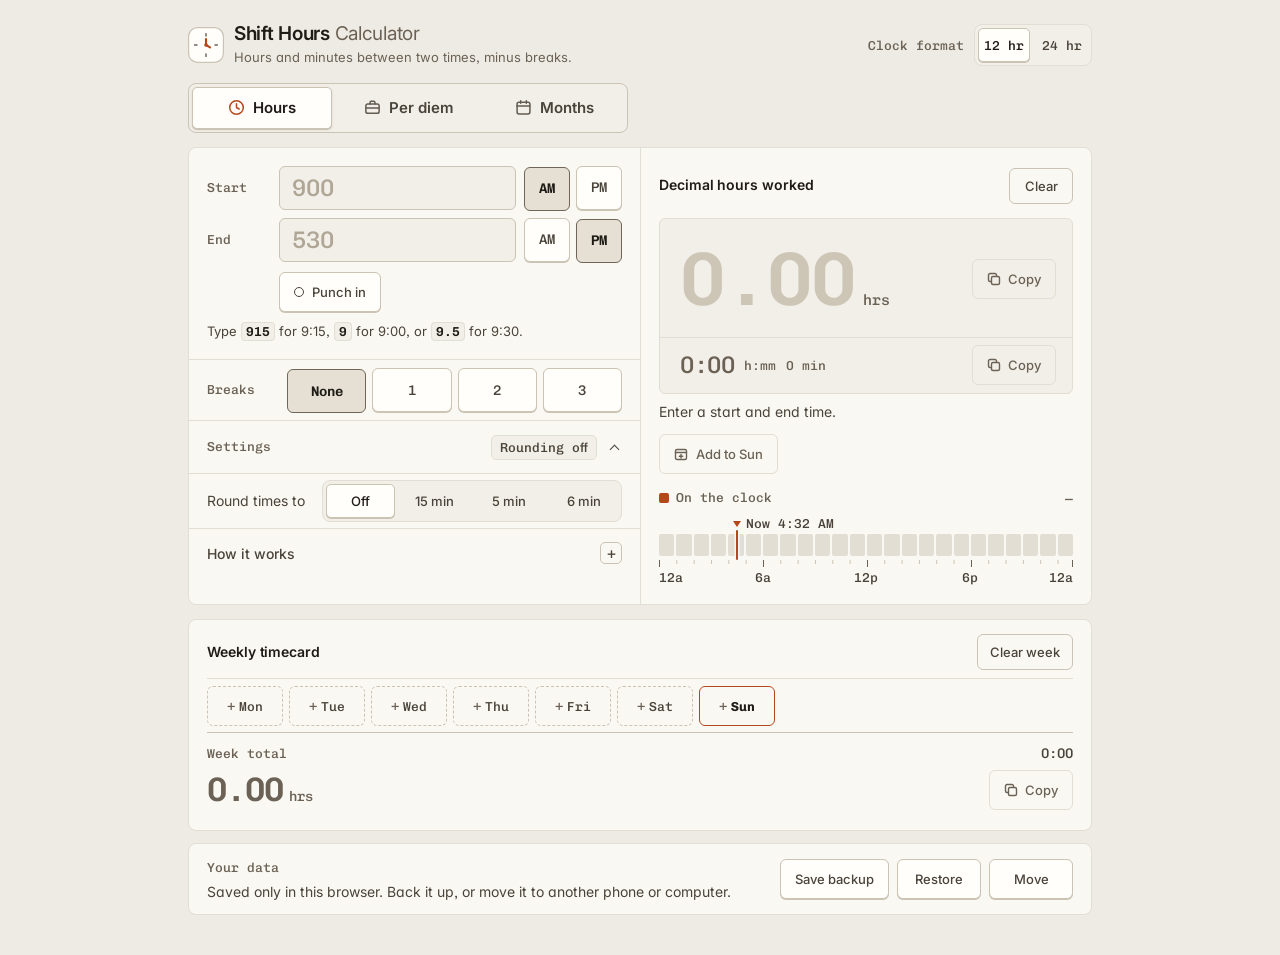
==== commit 916e29da: "Add a Months tab: working hours in each month, 8 per weekday, federal holidays marked and still coun" ====
--- a/index.html
+++ b/index.html
@@ -136,7 +136,7 @@
 .sub { font-size: 13px; color: var(--ink-3); margin-top: 3px; }
 .fmtbox { display: flex; align-items: center; gap: 10px; flex: none; }
 .fmtbox .seg button { flex: none; width: 58px; padding: 0 4px; font: 500 13px var(--mono); }
-body[data-view="pd"] .fmtbox { visibility: hidden; }
+body[data-view="pd"] .fmtbox, body[data-view="mo"] .fmtbox { visibility: hidden; }
 
 /* ---------- segmented controls: a recessed track, a thumb that slides ---------- */
 .seg { display: flex; gap: 0; min-width: 0; }
@@ -170,6 +170,7 @@
 .viewbar .seg button[aria-pressed="true"]::before { background: var(--ember); opacity: 1; }
 .viewbar .seg button[data-v="hr"] { --vi: url("data:image/svg+xml,%3Csvg xmlns='http://www.w3.org/2000/svg' viewBox='0 0 18 18' fill='none' stroke='%23000' stroke-width='1.6' stroke-linecap='round' stroke-linejoin='round'%3E%3Ccircle cx='9' cy='9' r='7.2'/%3E%3Cpath d='M9 5V9L11.8 10.6'/%3E%3C/svg%3E"); }
 .viewbar .seg button[data-v="pd"] { --vi: url("data:image/svg+xml,%3Csvg xmlns='http://www.w3.org/2000/svg' viewBox='0 0 18 18' fill='none' stroke='%23000' stroke-width='1.6' stroke-linecap='round' stroke-linejoin='round'%3E%3Crect x='2' y='5.2' width='14' height='10' rx='2'/%3E%3Cpath d='M6.4 5.2V3.6A1.2 1.2 0 0 1 7.6 2.4H10.4A1.2 1.2 0 0 1 11.6 3.6V5.2M2 9.6H16'/%3E%3C/svg%3E"); }
+.viewbar .seg button[data-v="mo"] { --vi: url("data:image/svg+xml,%3Csvg xmlns='http://www.w3.org/2000/svg' viewBox='0 0 18 18' fill='none' stroke='%23000' stroke-width='1.6' stroke-linecap='round' stroke-linejoin='round'%3E%3Crect x='2.2' y='3.4' width='13.6' height='12.4' rx='2'/%3E%3Cpath d='M2.2 7.4H15.8M6 1.8V4.6M12 1.8V4.6'/%3E%3C/svg%3E"); }
 .viewbar .seg.slide::before { border-color: var(--rule-strong); box-shadow: 0 1px 0 var(--lip), 0 1px 3px rgba(31, 27, 22, .10); }
 
 /* ---------- panels ---------- */
@@ -606,11 +607,77 @@
 #pdView .dmie span + span { white-space: normal; }
 #pdView .trip2 details.help { margin: 12px calc(-1 * var(--pad)) -12px; }
 
+/* ================================================================
+   Months: working hours in each month, 8 for every Monday to Friday.
+   A federal holiday is a paid day, so it still counts 8; it is marked,
+   not taken off. Scoped to #moView.
+   ================================================================ */
+#moView .mogrid { display: grid; grid-template-columns: minmax(0, 1fr); background: var(--card); border: 1px solid var(--rule); border-radius: var(--r); }
+#moView .card { padding: 12px var(--pad) 14px; }
+#moView .card + .card { border-top: 1px solid var(--rule); }
+#moView .mnav { display: flex; align-items: center; gap: 6px; }
+#moView .mnav b { flex: 1 1 auto; min-width: 0; font: 600 20px/1.2 var(--sans); letter-spacing: -.015em; color: var(--ink); }
+#moView .mstep { flex: none; display: grid; place-items: center; width: 40px; height: 40px; padding: 0; border: 1px solid var(--rule-strong); border-radius: var(--rc); background: var(--raise); color: var(--ink-2); box-shadow: 0 1px 0 var(--lip); }
+#moView .mstep:active { transform: translateY(1px); box-shadow: 0 0 0 var(--lip); }
+#moView .mstep::before { content: ""; width: 8px; height: 8px; border-left: 1.6px solid currentColor; border-bottom: 1.6px solid currentColor; transform: translateX(2px) rotate(45deg); }
+#moView .mstep.nx::before { transform: translateX(-2px) rotate(-135deg); }
+#moView .mnav .ghost { height: 40px; min-width: 0; }
+#moView .readout .big { display: flex; align-items: center; justify-content: space-between; gap: 10px; padding: 16px 12px 14px 16px; }
+#moHrs { display: inline-flex; align-items: baseline; min-width: 0; color: var(--ember); font: 600 64px/1 var(--mono); letter-spacing: -.03em; font-variant-numeric: tabular-nums; white-space: nowrap; }
+#moHrs small { margin-left: 8px; font: 500 16px var(--mono); letter-spacing: 0; color: var(--ink-3); }
+#moView .mline { display: flex; align-items: center; flex-wrap: wrap; gap: 4px 10px; min-height: 44px; padding: 8px 12px 8px 16px; border-top: 1px solid var(--rule); font: 500 14px/1.3 var(--mono); color: var(--ink-2); }
+#moView .mline span + span { color: var(--ink-3); }
+/* the calendar: Monday first, weekdays in wells, weekends plain */
+#moView .cal { display: grid; grid-template-columns: repeat(7, minmax(0, 1fr)); gap: 3px; margin-top: 12px; }
+#moView .cal .dh { padding-bottom: 2px; text-align: center; font: 500 13px/1.2 var(--mono); color: var(--ink-3); }
+#moView .cal .d { position: relative; display: flex; flex-direction: column; align-items: center; justify-content: center; gap: 3px; height: 44px; border-radius: 4px; font: 500 14px/1 var(--mono); color: var(--ink-3); }
+#moView .cal .d.w { background: var(--well); color: var(--ink); box-shadow: inset 0 0 0 1px var(--rule); }
+#moView .cal .d.h::after { content: ""; width: 5px; height: 5px; border-radius: 50%; background: var(--ink); }
+#moView .cal .d.now { outline: 1px solid var(--ember); outline-offset: -1px; background: var(--stamp-wash); color: var(--ember); font-weight: 600; }
+#moView .cal .d.now.h::after { background: var(--ember); }
+#moView .legend { display: flex; flex-wrap: wrap; gap: 6px 16px; margin-top: 10px; font-size: 13px; color: var(--ink-3); }
+#moView .legend i { display: inline-block; vertical-align: -2px; width: 14px; height: 14px; margin-right: 6px; border-radius: 3px; background: var(--well); box-shadow: inset 0 0 0 1px var(--rule-strong); }
+#moView .legend i.h { position: relative; background: none; box-shadow: none; }
+#moView .legend i.h::after { content: ""; position: absolute; left: 4.5px; top: 4.5px; width: 5px; height: 5px; border-radius: 50%; background: var(--ink); }
+/* this month's holidays */
+#moView .hols { margin-top: 12px; border-top: 1px solid var(--rule); }
+#moView .hols:empty { display: none; }
+#moView .hol { display: grid; grid-template-columns: 92px minmax(0, 1fr) auto; align-items: baseline; column-gap: 10px; padding: 9px 0; border-bottom: 1px solid var(--rule); }
+#moView .hol b { font: 500 14px/1.3 var(--mono); color: var(--ink); white-space: nowrap; }
+#moView .hol span { font-size: 14px; line-height: 1.35; color: var(--ink); }
+#moView .hol span em { font-style: normal; color: var(--ink-3); }
+#moView .hol i { font: 500 13px/1.3 var(--mono); font-style: normal; color: var(--ink-3); white-space: nowrap; }
+/* the year: every month's hours, tap one to open it */
+#moView .whead { display: flex; align-items: center; justify-content: space-between; gap: 10px; min-height: 40px; }
+#moView .ytot { font: 500 14px var(--mono); color: var(--ink-2); white-space: nowrap; }
+#moView .months { display: grid; grid-template-columns: repeat(4, minmax(0, 1fr)); gap: 3px; margin-top: 8px; }
+#moView .mo { display: flex; flex-direction: column; align-items: center; justify-content: center; gap: 5px; min-width: 0; height: 52px; padding: 0; border: 0; border-radius: 4px; background: var(--well); box-shadow: inset 0 0 0 1px var(--rule); color: var(--ink); }
+#moView .mo span { font: 500 13px/1 var(--sans); color: var(--ink-3); }
+#moView .mo b { font: 600 16px/1 var(--mono); letter-spacing: -.02em; color: var(--ink); }
+#moView .mo[aria-current="true"] { box-shadow: inset 0 0 0 1px var(--key-on-line); background: var(--key-on); }
+#moView .mo[aria-current="true"] span { color: var(--ink); }
+#moView .mo.now { position: relative; outline: 1px solid var(--ember); outline-offset: -1px; }
+#moView .mo.now b { color: var(--ember); }
+#moView .ysub { margin-top: 10px; font: 500 13px/1.4 var(--mono); color: var(--ink-3); }
+#moView details.help { margin: 12px calc(-1 * var(--pad)) -14px; }
+/* the whole year's holidays: only on a wide screen, where the year column has room */
+#moView .yhols { display: none; }
+@media (min-width: 641px) { #moView .months { grid-template-columns: repeat(6, minmax(0, 1fr)); } }
+@media (max-width: 360px) {
+  #moHrs { font-size: 52px; }
+  #moView .hol { grid-template-columns: 84px minmax(0, 1fr) auto; column-gap: 8px; }
+  #moView .cal .d { height: 40px; }
+}
+@media (hover: hover) {
+  #moView .mstep:hover, #moView .mo:hover { color: var(--ink); }
+  #moView .mo:not([aria-current="true"]):hover { box-shadow: inset 0 0 0 1px var(--ink-3); }
+}
+
 /* ---------- phones ---------- */
 @media (max-width: 640px) {
   :root { --lab: 52px; }
   h1 span, .sub, .fmtbox > .label { position: absolute; width: 1px; height: 1px; overflow: hidden; clip: rect(0 0 0 0); white-space: nowrap; }
-  body[data-view="pd"] .fmtbox { display: none; }
+  body[data-view="pd"] .fmtbox, body[data-view="mo"] .fmtbox { display: none; }
   /* typing hint only while a time box is focused; the same tips live in How it works */
   .entry .hint { display: none; }
   .entry:has(.times .tin:focus) .hint, .entry:has(#startIn:placeholder-shown):has(#endIn:placeholder-shown) .hint { display: block; }
@@ -658,7 +725,7 @@
   .mark { width: 36px; height: 36px; }
   h1 { font-size: 19px; }
   .viewbar { margin-bottom: 14px; }
-  .viewbar .seg { width: 320px; }
+  .viewbar .seg { width: 440px; }
   .grid { grid-template-columns: minmax(0, 1fr) minmax(0, 1fr); }
   .col-in { display: flex; flex-direction: column; min-width: 0; }
   .entry { padding: 18px var(--pad); }
@@ -675,6 +742,21 @@
   #pdView .pdgrid > .result { grid-area: res; border-top: 0; border-left: 1px solid var(--rule); align-self: stretch; }
   #pdView .pdgrid > .trip2 { grid-area: trip2; }
   #pdView .trip2 details.help { margin-bottom: -18px; }
+  #moView .mogrid { grid-template-columns: minmax(0, 1fr) minmax(0, 1fr); align-items: stretch; }
+  #moView .card { padding: 18px var(--pad); }
+  #moView .card + .card { border-top: 0; border-left: 1px solid var(--rule); }
+  #moHrs { font-size: 76px; }
+  #moView .readout .big { padding: 22px 16px 20px 20px; }
+  #moView .mline { padding-left: 20px; }
+  #moView .months { grid-template-columns: repeat(4, minmax(0, 1fr)); }
+  #moView .myear { display: flex; flex-direction: column; }
+  #moView .yhols { display: block; margin-top: 18px; }
+  #moView .yhols .label { display: block; margin-bottom: 4px; font: 600 14px/1.2 var(--sans); color: var(--ink); }
+  #moView .yhols .hol { padding: 7px 0; }
+  #moView .yhols .hol.cur b, #moView .yhols .hol.cur span { color: var(--ink); }
+  #moView .yhols .hol:not(.cur) b, #moView .yhols .hol:not(.cur) span { color: var(--ink-2); }
+  #moView details.help { margin-top: auto; margin-bottom: -18px; }
+  #moView .yhols + details.help { border-top: 1px solid var(--rule); }
 }
 @media (hover: hover) {
   .seg button:not([aria-pressed="true"]):hover { color: var(--ink); }
@@ -716,7 +798,7 @@
   </header>
   <div class="viewbar">
     <div class="seg" role="group" aria-label="Calculator" id="viewSeg">
-      <button type="button" data-v="hr" aria-pressed="true">Hours</button><button type="button" data-v="pd" aria-pressed="false">Per diem</button>
+      <button type="button" data-v="hr" aria-pressed="true">Hours</button><button type="button" data-v="pd" aria-pressed="false">Per diem</button><button type="button" data-v="mo" aria-pressed="false">Months</button>
     </div>
   </div>
 
@@ -914,6 +996,41 @@
     </section>
   </form>
   </main>
+  <main id="moView" hidden>
+  <div class="mogrid">
+    <section class="card mmonth" aria-labelledby="moName">
+      <div class="sr" id="moStatus" role="status" aria-live="polite" aria-atomic="true"></div>
+      <div class="mnav">
+        <button type="button" class="mstep pv" id="moPrev" aria-label="Previous month"></button>
+        <b id="moName">Month</b>
+        <button type="button" class="ghost" id="moToday" hidden>This month</button>
+        <button type="button" class="mstep nx" id="moNext" aria-label="Next month"></button>
+      </div>
+      <div class="readout">
+        <div class="big"><div id="moHrs">0<small>hrs</small></div><button type="button" class="copy hero-copy" id="moCopy" aria-label="Copy this month's working hours">Copy</button></div>
+        <div class="mline"><span id="moDays"></span><span id="moHol"></span></div>
+      </div>
+      <div class="cal" id="moCal" role="img"></div>
+      <div class="legend" aria-hidden="true"><span><i></i>Workday, 8 hrs</span><span><i class="h"></i>Federal holiday, still 8 hrs</span></div>
+      <div class="hols" id="moHols"></div>
+    </section>
+    <section class="card myear" aria-labelledby="moYearTitle">
+      <div class="whead"><span class="label" id="moYearTitle">2026 by month</span><span class="ytot" id="moYTot"></span></div>
+      <div class="months" id="moMonths"></div>
+      <p class="ysub" id="moYSub"></p>
+      <div class="yhols" id="moYHols" aria-label="Federal holidays this year"></div>
+      <details class="help">
+        <summary>How months work</summary>
+        <ul>
+          <li>Every Monday to Friday counts 8 working hours. Saturdays and Sundays count 0.</li>
+          <li>A federal holiday is a paid day off, so it still counts 8 hours. It is marked on the calendar, not taken off the total.</li>
+          <li>When a holiday falls on a Saturday it is observed the Friday before; on a Sunday, the Monday after.</li>
+          <li>The 11 federal holidays: New Year's Day, Martin Luther King Jr. Day, Washington's Birthday, Memorial Day, Juneteenth, Independence Day, Labor Day, Columbus Day, Veterans Day, Thanksgiving and Christmas. Inauguration Day (Washington, DC area only) is not included.</li>
+        </ul>
+      </details>
+    </section>
+  </div>
+  </main>
 </div>
 
 
@@ -931,7 +1048,10 @@
     outAt: 0 // when Punch out stamped the end (ms), so a night when the clocks change counts the real time
   };
   const KEY = 'shift-hours-v1';
-  let S, last = null; // last: the stored text this tab last read or wrote
+  // the clock-change fields (outAt, week[i].adj) also live in a side key that a page from before 2026-10-23 never
+  // touches: such a page drops them when it re-saves KEY, and they are put back where the day still matches
+  const XKEY = 'shift-hours-v1x';
+  let S, last = null, lastRead = null; // lastRead: the stored text adopt() last took // last: the stored text this tab last read or wrote
   try { last = localStorage.getItem(KEY); S = JSON.parse(last) || null; } catch (e) { S = null; }
   function normalise(raw) {
     const D = JSON.parse(JSON.stringify(DEFAULT));
@@ -946,7 +1066,7 @@
       if (Array.isArray(raw.br)) raw.br.forEach(b => { if (obj(b)) { mig(b.s); mig(b.e); } });
     }
     const nb = raw.nBreaks === undefined ? D.nBreaks : Math.min(3, Math.max(0, Math.round(+raw.nBreaks) || 0));
-    const adj = v => { const n = Math.round(+v); return Number.isFinite(n) && Math.abs(n) <= 180 ? n : 0; };
+    const adj = v => { const n = Math.round(+v); return Number.isFinite(n) && Math.abs(n) < 1440 ? n : 0; };
     const br = Array.isArray(raw.br) ? raw.br : [], wk = Array.isArray(raw.week) ? raw.week : [];
     return {
       fmt: raw.fmt === '24' ? '24' : '12', nBreaks: nb, breakMode: raw.breakMode === 'time' ? 'time' : 'min',
@@ -963,6 +1083,23 @@
   const fresh = S == null;
   S = normalise(S);
   if (fresh) { S.start.v = ''; S.end.v = ''; }
+  const sig = d => [d.s.v, d.s.ap, d.e.v, d.e.ap, d.brk].join('|');
+  // put back outAt / adj an older page dropped: outAt for the same punch (liveAt), adj for a day whose times are unchanged
+  function reapply(T) {
+    let X = null; try { X = JSON.parse(localStorage.getItem(XKEY)); } catch (e) {}
+    if (!X || typeof X !== 'object' || !T || !Array.isArray(T.week)) return T;
+    if (!T.outAt && T.liveAt && X.liveAt === T.liveAt && +X.outAt > 0) T.outAt = +X.outAt;
+    (Array.isArray(X.days) ? X.days : []).forEach((x, i) => { const d = T.week[i]; if (d && d.s && d.e && x && !d.adj && x.sig === sig(d) && Number.isInteger(x.adj) && Math.abs(x.adj) < 1440) d.adj = x.adj; });
+    return T;
+  }
+  reapply(S);
+  // the side key always matches this tab's state (also after a load or an adopt that saved nothing), so an older
+  // tab's next save can't strip a correction for good. It writes only the side key, never KEY, so no tab answers it
+  function writeX() {
+    const x = JSON.stringify({ liveAt: S.liveAt, outAt: S.outAt, days: S.week.map(d => d.adj ? { sig: sig(d), adj: d.adj } : null) });
+    try { if (localStorage.getItem(XKEY) !== x) localStorage.setItem(XKEY, x); } catch (e) {}
+  }
+  writeX();
   let saveT = 0;
   // writes only when this tab's state differs from what it last read or wrote, so an idle
   // older tab being hidden or closed cannot put its stale copy over another tab's edits
@@ -970,7 +1107,8 @@
     clearTimeout(saveT); saveT = 0;
     const txt = JSON.stringify(S); if (txt === last) return;
     // storage full or turned off: the Your data card says so (it listens for this event)
-    try { localStorage.setItem(KEY, txt); last = txt; } catch (e) { document.dispatchEvent(new Event('shift-hours-save-failed')); }
+    try { localStorage.setItem(KEY, txt); last = txt; lastRead = null; } catch (e) { document.dispatchEvent(new Event('shift-hours-save-failed')); return; }
+    writeX();
   };
   const save = () => { clearTimeout(saveT); saveT = setTimeout(flush, 250); };
   window.addEventListener('pagehide', flush);
@@ -1081,8 +1219,10 @@
     a = ra % 1440; b = rb % 1440;
     const gross = full ? 1440 : span(a, b);
     if (!gross) out.notes.push(sameNote(a0, b0));
-    const adj = gross && !full ? clockChange(a0, b0) : 0;
-    if (adj) out.notes.push('Clocks went ' + (adj > 0 ? 'back' : 'forward') + ' during this shift, so ' + hhmm(Math.abs(adj)) + (adj > 0 ? ' is added' : ' is taken off'));
+    const dz = gross && !full ? clockChange(a0, b0) : 0;
+    // an end in the repeated hour that reads earlier than the start wrapped round the day: the real time is under an hour
+    const adj = gross + dz >= 1440 ? dz - 1440 : dz;
+    if (dz) out.notes.push('Clocks went ' + (dz > 0 ? 'back' : 'forward') + ' during this shift, so ' + hhmm(Math.abs(dz)) + (dz > 0 ? ' is added' : ' is taken off'));
     out.clock = adj;
     // judged on the times as typed too, so rounding a start up to midnight keeps the badge
     out.overnight = !full && gross > 0 && (b < a || b0 < a0);
@@ -1123,9 +1263,16 @@
   // (typed times have no date, so they stay wall-clock). Minutes to add: +60 when clocks go back, -60 when they go forward.
   // a, b: start and end as typed (minute of the day)
   function clockChange(a, b) {
-    if (!S.liveAt) return 0;
-    const st = new Date(S.liveAt), mod = d => d.getHours() * 60 + d.getMinutes();
-    if (mod(st) !== a) return 0; // the start box no longer shows the punch-in time
+    // only a recent punch: live, or let go of under 12 h ago (outAt). An old punch time left under a new shift must not
+    // lend it its clock change, and state saved before 2026-10-23 (no outAt) never gets one
+    if (!S.liveAt || !(S.live || (S.outAt && Date.now() - S.outAt < 12 * 3600e3))) return 0;
+    const p0 = new Date(S.liveAt), mod = d => d.getHours() * 60 + d.getMinutes();
+    // the start: the punch-in moment, or a corrected start time placed on that day (or the day either side), within 3 h of it
+    // (each clock time also an hour either way: on the night clocks go back, 1:15 AM happens twice and the Date
+    // constructor only gives the first)
+    const st = mod(p0) === a ? p0 : [-1, 0, 1].map(k => new Date(p0.getFullYear(), p0.getMonth(), p0.getDate() + k, 0, a))
+      .flatMap(d => [d, new Date(+d + 3600e3), new Date(+d - 3600e3)]).filter(d => mod(d) === a && Math.abs(d - p0) <= 3 * 3600e3).sort((x, y) => Math.abs(x - p0) - Math.abs(y - p0))[0];
+    if (!st) return 0;
     // the end: now while live, or the punch-out moment while the end box shows it, else that clock time after the start
     const end = [S.live ? Date.now() : 0, S.outAt].map(t => t ? new Date(t) : null).find(d => d && mod(d) === b % 1440 && d > st && d - st < 26 * 3600e3)
       || new Date(st.getFullYear(), st.getMonth(), st.getDate(), 0, a + span(a, b));
@@ -1165,7 +1312,7 @@
     if (!gross) r.decs.unshift(sameNote(a, b));
     // a punched shift added on a night the clocks changed keeps the real time it was worked
     const adj = gross ? +D.adj || 0 : 0;
-    if (adj) r.decs.push('Clocks ' + (adj > 0 ? 'went back' : 'went forward') + ': ' + hhmm(Math.abs(adj)) + (adj > 0 ? ' added' : ' taken off'));
+    if (adj) r.decs.push(Math.abs(adj) > 180 ? 'Clocks went back during this shift: counted as worked' : 'Clocks ' + (adj > 0 ? 'went back' : 'went forward') + ': ' + hhmm(Math.abs(adj)) + (adj > 0 ? ' added' : ' taken off'));
     if (brk > gross + adj) { fail('b', 'Break is longer than the shift'); r.state = 'bad'; return r; }
     r.total = gross + adj - brk; r.state = 'ok';
     return r;
@@ -1183,7 +1330,7 @@
     if (descId) inp.setAttribute('aria-describedby', descId);
     inp.placeholder = S.fmt === '24' ? '1730' : '915'; inp.value = f.v; inp.setAttribute('aria-label', label);
     inp.addEventListener('input', () => { f.v = inp.value; moved.delete(f); seen.delete(id); handEdit(f); update(); });
-    inp.addEventListener('blur', () => { seen.add(id); update(); });
+    inp.addEventListener('blur', () => { seen.add(id); startSettled(f); update(); });
     wrap.appendChild(inp);
     if (S.fmt === '12') {
       const seg = document.createElement('div');
@@ -1192,7 +1339,7 @@
         const btn = document.createElement('button');
         btn.type = 'button'; btn.id = id + '-' + v; btn.textContent = v.toUpperCase();
         btn.setAttribute('aria-pressed', String(f.ap === v));
-        btn.addEventListener('click', () => { f.ap = v; seg.dataset.pos = v; [...seg.children].forEach(c => c.setAttribute('aria-pressed', String(c === btn))); handEdit(f); update(); });
+        btn.addEventListener('click', () => { f.ap = v; seg.dataset.pos = v; [...seg.children].forEach(c => c.setAttribute('aria-pressed', String(c === btn))); handEdit(f); startSettled(f); update(); });
         seg.appendChild(btn);
       });
       wrap.appendChild(seg);
@@ -1416,11 +1563,17 @@
   // ---- punch clock: while live, the end time follows the clock (every half minute, and when the page comes back) ----
   let liveNote = '';
   // editing the end time by hand means "that is my end time", so the clock lets go of it
+  // a start typed after punching out that is more than 3 hours from the punch-in time is a new shift, so it no longer
+  // belongs to the punch-in day or its moments; closer, it is a correction of the punch. Checked once the start is settled.
+  function startSettled(f) {
+    if (f !== S.start || S.live || !S.liveAt) return;
+    const p = parse(f.v, S.fmt); if (!p || p.err) return;
+    const d = new Date(S.liveAt), x = Math.abs(toMin(p, f.ap, S.fmt) - (d.getHours() * 60 + d.getMinutes())) % 1440;
+    if (Math.min(x, 1440 - x) > 180) { S.liveAt = 0; S.outAt = 0; }
+  }
   function handEdit(f) {
-    if (f === S.end && S.live) S.live = false;
+    if (f === S.end && S.live) { S.live = false; S.outAt = Date.now(); } // the clock let go now: the typed end is this punch's
     if (f === S.start || f === S.end) liveNote = '';
-    // a start typed after punching out is a new shift: it no longer belongs to the punch-in day or its moments
-    if (f === S.start && !S.live) { S.liveAt = 0; S.outAt = 0; }
     // a day's times typed by hand are wall-clock again
     const D = S.week.find(x => x.s === f || x.e === f); if (D) D.adj = 0;
   }
@@ -1464,16 +1617,20 @@
   // ---- other tabs ----
   // another tab saved: take its state, unless this tab has edits waiting to be written (those win)
   function adopt(txt) {
-    if (txt == null || txt === last || saveT) return;
+    if (txt == null || txt === last || txt === lastRead || saveT) return;
     let raw; try { raw = JSON.parse(txt); } catch (e) { return; }
     if (!raw || typeof raw !== 'object') return;
     // a tab still running an older copy of the page saves without week rows; keep ours
     const keepWeek = !('week' in raw) ? S.week : null;
     const next = normalise(raw);
     if (keepWeek) next.week = keepWeek;
-    last = keepWeek ? null : txt; // with week restored, write the merged state back
+    reapply(next); // an older page's save without outAt / adj: put them back
+    // with week restored, write the merged state back. Otherwise don't write just because this page's shape differs
+    // (new fields, outAt / adj put back): an older tab would re-save its own shape, and the two would trade saves forever
+    last = keepWeek ? null : JSON.stringify(next); lastRead = txt;
     const act = document.activeElement, id = act && act.id, sel = act && act.selectionStart != null ? [act.selectionStart, act.selectionEnd] : null;
     S = next; moved.clear();
+    writeX();
     build();
     if (id && $(id)) { const el = $(id); el.focus(); if (sel) try { el.setSelectionRange(sel[0], sel[1]); } catch (e) {} }
   }
@@ -1645,9 +1802,11 @@
     }
     clearTimeout(b._t); delete b.dataset.arm;
     D.s = { v: S.start.v, ap: S.start.ap }; D.e = { v: S.end.v, ap: S.end.ap }; D.brk = r.brk ? String(r.brk) : ''; D.adj = r.clock || 0;
+    // the punch is filed: a later shift typed in the calculator must not take its day or its clock change
+    if (S.liveAt) { S.liveAt = 0; S.outAt = 0; }
     openDay = -1; build();
     const row = $('wr' + i); if (row) { row.classList.remove('just'); void row.offsetWidth; row.classList.add('just'); }
-    b.classList.add('ok'); b.textContent = 'Added to ' + DAYS[i];
+    b.classList.add('ok'); b.textContent = 'Added to ' + DAYS[i] + ' \u00b7 ' + (r.total / 60).toFixed(2);
     b._t = setTimeout(() => { b.classList.remove('ok'); update(); }, 1600);
     announce('Added to ' + FULLDAY[i] + ': ' + (r.total / 60).toFixed(2) + ' hours', true);
   });
@@ -1684,7 +1843,7 @@
   function selectText(id) { const el = $(id), r = document.createRange(), u = el.querySelector('small'); r.selectNodeContents(el); if (u) r.setEndBefore(u); const s = getSelection(); s.removeAllRanges(); s.addRange(r); }
   copier('copyDec', 'dec'); copier('copyHm', 'hm2'); copier('copyWeek', 'wDec');
 
-  window.__hours = { parse, toMin, roundMin, span, compute, computeDay, renderWeek, normalise, tickLive, get S() { return S; } };
+  window.__hours = { reapply, parse, toMin, roundMin, span, compute, computeDay, renderWeek, normalise, tickLive, get S() { return S; } };
   // if saved state breaks the page, keep a copy of it (instead of deleting it) and start fresh
   try { build(); tickLive(); } catch (e) {
     console.error(e);
@@ -1692,6 +1851,101 @@
     S = normalise(null);
     try { build(); } catch (e3) { console.error(e3); }
   }
+})();
+</script>
+<script>
+// ---- Months: working hours in each month. Every Monday to Friday is 8 hours; a federal holiday is a paid
+// day, so it still counts 8 and is only marked. Nothing is saved: it always opens on this month ----
+(() => {
+  const $ = id => document.getElementById(id);
+  const HRS = 8;
+  const MN = ['January', 'February', 'March', 'April', 'May', 'June', 'July', 'August', 'September', 'October', 'November', 'December'];
+  const DN = ['Sun', 'Mon', 'Tue', 'Wed', 'Thu', 'Fri', 'Sat'];
+  const key = (y, m, d) => y * 10000 + (m + 1) * 100 + d;
+  // nth weekday (0 Sun..6 Sat) of a month; n = -1 is the last one
+  function nth(y, m, wd, n) {
+    if (n > 0) { const f = new Date(y, m, 1).getDay(); return 1 + (wd - f + 7) % 7 + (n - 1) * 7; }
+    const last = new Date(y, m + 1, 0); return last.getDate() - (last.getDay() - wd + 7) % 7;
+  }
+  // 5 U.S.C. 6103, observed: Saturday moves to Friday, Sunday to Monday
+  function rawHolidays(y) {
+    const L = [
+      [0, 1, "New Year's Day"], [0, nth(y, 0, 1, 3), 'Martin Luther King Jr. Day'], [1, nth(y, 1, 1, 3), "Washington's Birthday"],
+      [4, nth(y, 4, 1, -1), 'Memorial Day'], [6, 4, 'Independence Day'], [8, nth(y, 8, 1, 1), 'Labor Day'],
+      [9, nth(y, 9, 1, 2), 'Columbus Day'], [10, 11, 'Veterans Day'], [10, nth(y, 10, 4, 4), 'Thanksgiving Day'], [11, 25, 'Christmas Day']];
+    if (y >= 2021) L.splice(4, 0, [5, 19, 'Juneteenth']);
+    return L.map(([m, d, n]) => {
+      const t = new Date(y, m, d), wd = t.getDay(), obs = wd === 6 ? -1 : wd === 0 ? 1 : 0;
+      const o = new Date(y, m, d + obs);
+      return { y: o.getFullYear(), m: o.getMonth(), d: o.getDate(), name: n, moved: obs !== 0 };
+    });
+  }
+  const hcache = {};
+  // a year's observed holidays; New Year's Day on a Saturday is observed on Dec 31 of the year before
+  function holidays(y) {
+    if (!hcache[y]) hcache[y] = rawHolidays(y).concat(rawHolidays(y + 1)).filter(h => h.y === y);
+    return hcache[y];
+  }
+  function month(y, m) {
+    const n = new Date(y, m + 1, 0).getDate(), hol = holidays(y).filter(h => h.m === m);
+    const hset = new Set(hol.map(h => h.d));
+    let work = 0;
+    for (let d = 1; d <= n; d++) { const wd = new Date(y, m, d).getDay(); if (wd !== 0 && wd !== 6) work++; }
+    return { y, m, n, work, hrs: work * HRS, hol, hset };
+  }
+  const fmtN = x => x.toLocaleString('en-US');
+  const today = () => { const t = new Date(); return { y: t.getFullYear(), m: t.getMonth(), d: t.getDate() }; };
+  let T = today(), Y = T.y, M = T.m;
+
+  const holRow = (x, cur) => '<div class="hol' + (cur ? ' cur' : '') + '"><b>' + DN[new Date(x.y, x.m, x.d).getDay()] + ' ' + MN[x.m].slice(0, 3) + ' ' + x.d + '</b><span>' + x.name + (x.moved ? ' <em>(observed)</em>' : '') + '</span><i>' + HRS + ' hrs</i></div>';
+  function render() {
+    T = today();
+    const r = month(Y, M), isNow = Y === T.y && M === T.m;
+    $('moName').textContent = MN[M] + ' ' + Y;
+    $('moToday').hidden = isNow;
+    $('moHrs').innerHTML = fmtN(r.hrs) + '<small>hrs</small>';
+    $('moDays').textContent = r.work + ' workdays × ' + HRS + ' hrs';
+    $('moHol').textContent = r.hol.length ? 'includes ' + r.hol.length + (r.hol.length === 1 ? ' holiday' : ' holidays') : 'no holidays';
+    // calendar, Monday first
+    const lead = (new Date(Y, M, 1).getDay() + 6) % 7;
+    let h = ['Mon', 'Tue', 'Wed', 'Thu', 'Fri', 'Sat', 'Sun'].map(d => '<span class="dh" aria-hidden="true">' + d.slice(0, 2) + '</span>').join('');
+    for (let i = 0; i < lead; i++) h += '<span class="d" aria-hidden="true"></span>';
+    for (let d = 1; d <= r.n; d++) {
+      const wd = new Date(Y, M, d).getDay(), w = wd !== 0 && wd !== 6;
+      h += '<span class="d' + (w ? ' w' : '') + (r.hset.has(d) ? ' h' : '') + (isNow && d === T.d ? ' now' : '') + '" aria-hidden="true">' + d + '</span>';
+    }
+    $('moCal').innerHTML = h;
+    $('moCal').setAttribute('aria-label', MN[M] + ' ' + Y + ': ' + r.work + ' workdays' + (r.hol.length ? ', including ' + r.hol.map(x => x.name).join(', ') : ''));
+    $('moHols').innerHTML = r.hol.map(x => holRow(x, false)).join('');
+    // the year
+    let tot = 0, wk = 0;
+    $('moYearTitle').textContent = Y + ' by month';
+    $('moMonths').innerHTML = MN.map((n, i) => {
+      const x = month(Y, i); tot += x.hrs; wk += x.work;
+      return '<button type="button" class="mo' + (Y === T.y && i === T.m ? ' now' : '') + '" data-m="' + i + '" aria-current="' + (i === M) + '" aria-label="' + n + ' ' + Y + ', ' + x.hrs + ' hours"><span>' + n.slice(0, 3) + '</span><b>' + x.hrs + '</b></button>';
+    }).join('');
+    $('moYTot').textContent = fmtN(tot) + ' hrs';
+    $('moYSub').textContent = wk + ' workdays, ' + holidays(Y).length + ' of them federal holidays';
+    $('moYHols').innerHTML = '<span class="label">' + Y + ' federal holidays</span>' + holidays(Y).map(x => holRow(x, x.m === M)).join('');
+  }
+  function go(y, m) {
+    const d = new Date(y, m, 1); Y = d.getFullYear(); M = d.getMonth(); render();
+    $('moStatus').textContent = MN[M] + ' ' + Y + ': ' + month(Y, M).hrs + ' working hours';
+  }
+  $('moPrev').addEventListener('click', () => go(Y, M - 1));
+  $('moNext').addEventListener('click', () => go(Y, M + 1));
+  $('moToday').addEventListener('click', () => { T = today(); go(T.y, T.m); $('moNext').focus(); });
+  $('moMonths').addEventListener('click', e => { const b = e.target.closest('.mo'); if (b) go(Y, +b.dataset.m); });
+  $('moCopy').addEventListener('click', () => {
+    const btn = $('moCopy'), txt = String(month(Y, M).hrs);
+    const done = (ok) => { btn.classList.toggle('ok', ok); btn.textContent = ok ? 'Copied' : 'Select to copy'; clearTimeout(btn._t); btn._t = setTimeout(() => { btn.classList.remove('ok'); btn.textContent = 'Copy'; }, 1500); };
+    const legacy = () => { try { const ta = document.createElement('textarea'); ta.value = txt; ta.setAttribute('readonly', ''); ta.style.position = 'fixed'; ta.style.opacity = '0'; document.body.appendChild(ta); ta.select(); const ok = document.execCommand('copy'); ta.remove(); done(ok); } catch (e) { done(false); } };
+    try { navigator.clipboard.writeText(txt).then(() => done(true), legacy); } catch (e) { legacy(); }
+  });
+  // a page left open past midnight or into a new month moves "today" along
+  document.addEventListener('visibilitychange', () => { if (!document.hidden && !$('moView').hidden) render(); });
+  window.__months = { holidays, month, show: render, go };
+  render();
 })();
 </script>
 <script>
@@ -1874,15 +2128,16 @@
   function pill(seg) { const b = seg.querySelector('button[aria-pressed="true"]'); if (!b || !b.offsetWidth) return; seg.style.setProperty('--px', b.offsetLeft + 'px'); seg.style.setProperty('--pw', b.offsetWidth + 'px'); seg.style.setProperty('--po', '1'); }
   function setView(v, keep) {
     document.body.dataset.view = v;
-    $('hrView').hidden = v !== 'hr'; $('pdView').hidden = v !== 'pd';
+    $('hrView').hidden = v !== 'hr'; $('pdView').hidden = v !== 'pd'; $('moView').hidden = v !== 'mo';
     viewSeg.querySelectorAll('button').forEach(b => b.setAttribute('aria-pressed', String(b.dataset.v === v)));
-    if (sub) sub.textContent = v === 'pd' ? 'Hotel and meal rates for any U.S. city.' : subHr;
+    if (sub) sub.textContent = v === 'pd' ? 'Hotel and meal rates for any U.S. city.' : v === 'mo' ? 'Working hours in every month, 8 a weekday.' : subHr;
     if (!keep) {
       try { localStorage.setItem(VKEY, v); } catch (e) {}
-      // a #perdiem / #hours link picked the first view; after a tap, the remembered view wins
-      if (location.hash === '#perdiem' || location.hash === '#hours') try { history.replaceState(null, '', location.pathname + location.search); } catch (e) {}
+      // a #perdiem / #hours / #months link picked the first view; after a tap, the remembered view wins
+      if (location.hash === '#perdiem' || location.hash === '#hours' || location.hash === '#months') try { history.replaceState(null, '', location.pathname + location.search); } catch (e) {}
     }
     if (v === 'pd') ensureData();
+    if (v === 'mo' && window.__months) window.__months.show();
     requestAnimationFrame(() => document.querySelectorAll('.seg.slide').forEach(pill));
   }
   viewSeg.addEventListener('click', e => { const b = e.target.closest('button'); if (b && b.dataset.v) setView(b.dataset.v); });
@@ -1923,7 +2178,7 @@
     if (!h) return;
     const sel = h.kind === 'zip' ? { t: 'z', z: h.zip } : { t: 'p', st: h.st, n: h.n };
     // meals given were for the trip to the last place, so another place starts with none taken off
-    if (JSON.stringify(sel) !== JSON.stringify(S.sel)) S.given = {};
+    const o = S.sel; if (!o || o.t !== sel.t || (sel.t === 'z' ? String(o.z) !== sel.z : o.st !== sel.st || o.n !== sel.n)) S.given = {};
     cur = h; S.sel = sel; S.ch = null;
     q.value = ''; closeSug(); $('pdErr').hidden = true; save(); render(); q.blur();
   }
@@ -1975,7 +2230,8 @@
         // same-name towns can list dozens of counties: show three and a count
         const cs = c.lab ? c.lab.split(', ') : [];
         const A = D.areas[c.a], lab = cs.length > 3 ? cs.slice(0, 3).join(', ') + ' and ' + (cs.length - 3) + ' more' : c.lab || (c.a === 0 ? 'Counties not on GSA’s list' : A[2]);
-        return '<button type="button" class="choice" data-a="' + c.a + '" aria-pressed="' + (c.a === a) + '"><b>' + esc(c.a === 0 ? 'Standard rate' : A[0] + ', ' + A[1]) + '</b><small>' + esc(lab) + '</small><span>$' + A[4][ni] + ' · $' + A[3] + '</span></button>';
+        const rn = A[5] && A[5].seasons && inFy(new Date()) ? PDcore.rateOn(c.a, new Date()) : null; // same rate as the big number
+        return '<button type="button" class="choice" data-a="' + c.a + '" aria-pressed="' + (c.a === a) + '"><b>' + esc(c.a === 0 ? 'Standard rate' : A[0] + ', ' + A[1]) + '</b><small>' + esc(lab) + '</small><span>$' + (rn ? rn.lodging : A[4][ni]) + ' · $' + A[3] + '</span></button>';
       }).join('');
     } else { chBox.hidden = true; chBox.innerHTML = ''; }
     if (a == null) { nums.hidden = true; $('pdCty').textContent = ''; $('pdStatus').textContent = cur.label + ': pick a rate area'; return; }
@@ -2087,10 +2343,10 @@
 
   window.__perdiem = { core: PDcore, compute, setView, ensureData, get S() { return S; } };
   render();
-  const fromHash = () => location.hash === '#perdiem' ? 'pd' : location.hash === '#hours' ? 'hr' : null;
+  const fromHash = () => location.hash === '#perdiem' ? 'pd' : location.hash === '#hours' ? 'hr' : location.hash === '#months' ? 'mo' : null;
   let v = fromHash();
   if (!v) { try { v = localStorage.getItem(VKEY); } catch (e) {} }
-  setView(v === 'pd' ? 'pd' : 'hr', true);
+  setView(v === 'pd' || v === 'mo' ? v : 'hr', true);
   window.addEventListener('hashchange', () => { const h = fromHash(); if (h) setView(h); });
 })();
 </script>
@@ -2104,10 +2360,13 @@
   const parse = t => { try { return t ? JSON.parse(t) : null; } catch (e) { return null; } };
   const msg = (t, bad) => { const m = $('dataMsg'); m.textContent = t; m.hidden = !t; m.classList.toggle('bad', !!bad); };
   // a save that failed (storage full or turned off) is said here, not lost quietly
-  document.addEventListener('shift-hours-save-failed', () => { const m = $('dataMsg'); if (m.hidden || !m.classList.contains('bad')) msg('This browser is not saving your changes (its storage is full or turned off), so they will be gone when the page closes.', true); });
-  const canStore = () => { try { localStorage.setItem('shift-hours-probe', '1'); localStorage.removeItem('shift-hours-probe'); return true; } catch (e) { return false; } };
+  let saveFailed = false; // a save failed this session: the stored copy may be old even if a small test write fits
+  document.addEventListener('shift-hours-save-failed', () => { saveFailed = true; const m = $('dataMsg'); if (!/not saving/.test(m.textContent) || m.hidden) msg('This browser is not saving your changes (its storage is full or turned off), so they will be gone when the page closes.', true); });
+  const canStore = () => { if (saveFailed) return false; try { localStorage.setItem('shift-hours-probe', '1'); localStorage.removeItem('shift-hours-probe'); return true; } catch (e) { return false; } };
   const NOSTORE = 'Can’t back up: this browser is not saving your data (its storage is full or turned off).';
-  const bundle = () => ({ app: 'shift-hours', v: 1, saved: new Date().toISOString(), hours: parse(get(HK)), perdiem: parse(get(PK)), view: get(VK) || 'hr' });
+  // hours as saved, with the clock-change fields an older tab may have dropped put back from their side key
+  const hoursNow = () => { const h = parse(get(HK)); try { return h && window.__hours ? window.__hours.reapply(h) : h; } catch (e) { return h; } };
+  const bundle = () => ({ app: 'shift-hours', v: 1, saved: new Date().toISOString(), hours: hoursNow(), perdiem: parse(get(PK)), view: get(VK) || 'hr' });
   const isBundle = b => !!b && typeof b === 'object' && b.app === 'shift-hours' && (b.hours == null || typeof b.hours === 'object') && (b.perdiem == null || typeof b.perdiem === 'object');
   const daysOf = h => (h && Array.isArray(h.week) ? h.week : []).filter(d => d && ((d.s && String(d.s.v || '').trim()) || (d.e && String(d.e.v || '').trim()))).length;
   const daysTxt = n => n + (n === 1 ? ' day' : ' days') + ' filled in the week';
@@ -2118,7 +2377,7 @@
   function describe(b) {
     const parts = [];
     const days = daysOf(b.hours);
-    parts.push(days ? daysTxt(days) : 'an empty week');
+    if (b.hours) parts.push(days ? daysTxt(days) : 'an empty week');
     if (b.hours && b.hours.start && String(b.hours.start.v || '').trim()) parts.push('a shift in the calculator');
     if (pdOf(b.perdiem)) parts.push(pdOf(b.perdiem));
     const d = new Date(b.saved);
@@ -2134,15 +2393,17 @@
       if (calcOf(h)) gone.push('the shift in the calculator');
       if (h && h.live === true) gone.push('the running punch clock');
     }
+    else if (daysOf(h) || calcOf(h) || (h && h.live === true)) kept.push('week and calculator');
     if (pdOf(p)) (b.perdiem ? gone : kept).push(pdOf(p));
-    return (gone.length ? ' It replaces this device’s ' + andList(gone) + '.' : '') + (kept.length ? ' This device’s ' + andList(kept) + ' stays.' : '');
+    return (gone.length ? ' It replaces this device’s ' + andList(gone) + '.' : '') + (kept.length ? ' This device’s ' + andList(kept) + (kept.length > 1 || !b.hours ? ' stay.' : ' stays.') : '');
   }
   function apply(b) {
     try {
       // a part the bundle does not carry (no per diem used on the other device) stays as it is here
-      if (b.hours) localStorage.setItem(HK, JSON.stringify(b.hours));
+      // the hours page's clock-change side copy (shift-hours-v1x) belongs to the hours being replaced
+      if (b.hours) { localStorage.setItem(HK, JSON.stringify(b.hours)); localStorage.removeItem(HK + 'x'); }
       if (b.perdiem) localStorage.setItem(PK, JSON.stringify(b.perdiem));
-      if (b.view === 'pd' || b.view === 'hr') localStorage.setItem(VK, b.view);
+      if (b.view === 'pd' || b.view === 'hr' || b.view === 'mo') localStorage.setItem(VK, b.view);
     } catch (e) { msg('Could not save on this device.', true); return; }
     try { history.replaceState(null, '', location.pathname + location.search); } catch (e) {}
     location.reload();
@@ -2157,7 +2418,6 @@
     const c = JSON.parse(JSON.stringify(b)), blank = f => !f || !String(f.v || '').trim();
     if (c.hours) {
       if (Array.isArray(c.hours.week)) c.hours.week = c.hours.week.map(d => d && blank(d.s) && blank(d.e) && !String(d.brk || '').trim() ? null : d);
-      if (!c.hours.live) { delete c.hours.liveAt; delete c.hours.outAt; }
     }
     if (c.perdiem) Object.keys(c.perdiem).forEach(k => { const v = c.perdiem[k]; if (v == null || v === '' || (typeof v === 'object' && !Object.keys(v).length)) delete c.perdiem[k]; });
     return c;
